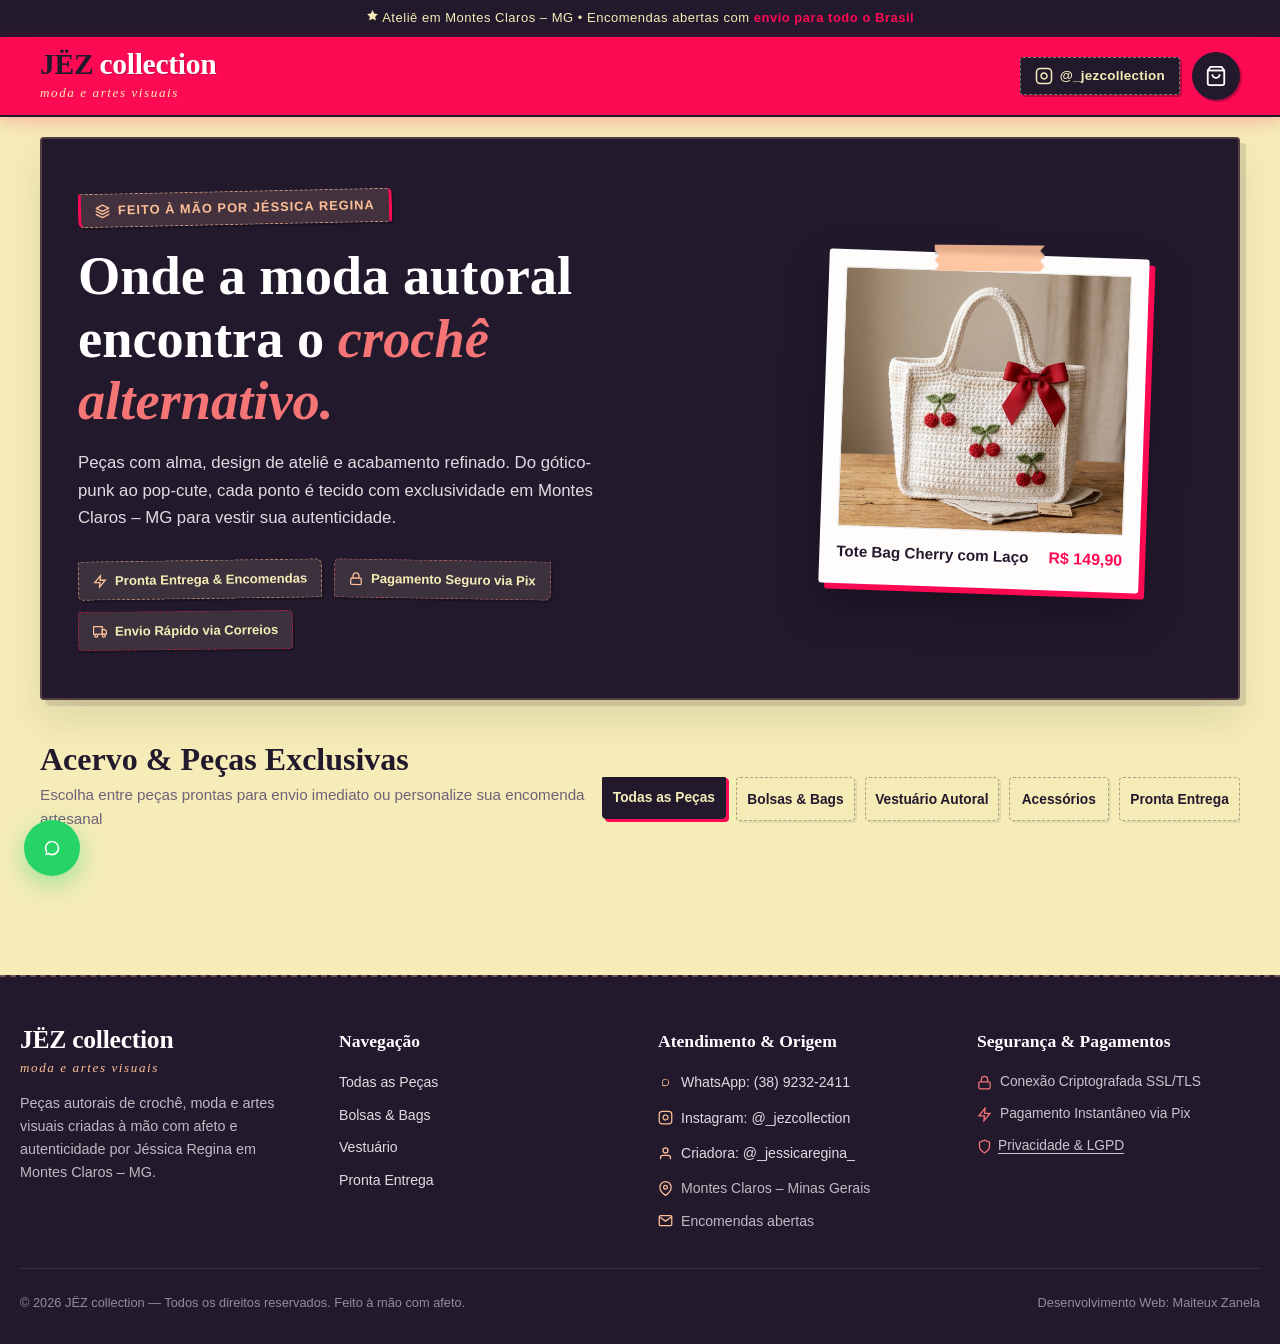
==== site/index.html @ c0376e81 "refactor(frontend): modulariza codigo JS em servicos/componentes e unifica tokens CSS (Ponto 4 da au" ====
<!DOCTYPE html>
<html lang="pt-BR">
<head>
  <meta charset="UTF-8">
  <meta name="viewport" content="width=device-width, initial-scale=1.0">
  <title>JËZ collection | Moda Autoral, Crochê & Artes Visuais</title>
  
  <!-- Metadados & SEO (Noa - Performance & SEO Specialist) -->
  <meta name="description" content="Peças exclusivas de crochê, moda alternativa, bolsas autorais e artes visuais feitas à mão por Jéssica Regina em Montes Claros – MG. Pronta entrega e sob encomenda com envio seguro.">
  <meta name="keywords" content="crochê autoral, moda alternativa, bolsa punk, tote bag cherry, blusa teia de aranha, artes visuais, Montes Claros, JEZ collection, upcycling">
  <meta name="author" content="Jéssica Regina — JËZ collection">
  
  <!-- Open Graph & Social Discovery (Noa - Performance & SEO Specialist) -->
  <meta property="og:type" content="website">
  <meta property="og:site_name" content="JËZ collection">
  <meta property="og:title" content="JËZ collection | Moda Autoral & Peças de Crochê">
  <meta property="og:description" content="Peças artesanais únicas de crochê e moda alternativa feitas com afeto em Montes Claros – MG. Bolsas exclusivas, vestuário e acessórios.">
  <meta property="og:image" content="https://jez-collection.web.app/assets/logo-share.png?v=2">
  <meta property="og:image:secure_url" content="https://jez-collection.web.app/assets/logo-share.png?v=2">
  <meta property="og:image:type" content="image/png">
  <meta property="og:image:width" content="1200">
  <meta property="og:image:height" content="630">
  <meta property="og:image:alt" content="JËZ collection - Moda Autoral & Peças de Crochê">
  <meta property="og:url" content="https://jez-collection.web.app/">
  <meta name="twitter:card" content="summary_large_image">
  <meta name="twitter:title" content="JËZ collection | Moda Autoral & Peças de Crochê">
  <meta name="twitter:description" content="Peças artesanais únicas de crochê e moda alternativa feitas com afeto em Montes Claros – MG.">
  <meta name="twitter:image" content="https://jez-collection.web.app/assets/logo-share.png?v=2">
  <meta name="theme-color" content="#23192d">

  <!-- Progressive Web App (PWA) & Ícones Oficiais (Alex & Noa) -->
  <link rel="manifest" href="manifest.json?v=2">
  <link rel="icon" type="image/svg+xml" href="favicon.svg?v=2">
  <link rel="icon" type="image/png" sizes="192x192" href="assets/icons/icon-192.png?v=2">
  <link rel="apple-touch-icon" href="assets/icons/apple-touch-icon.png?v=2">
  <meta name="apple-mobile-web-app-capable" content="yes">
  <meta name="apple-mobile-web-app-status-bar-style" content="black-translucent">
  <meta name="apple-mobile-web-app-title" content="JËZ collection">
  <meta name="application-name" content="JËZ collection">
  <meta name="mobile-web-app-capable" content="yes">

  <!-- Metadados de Segurança & Privacidade (Morgan - Cibersegurança & LGPD) -->
  <meta http-equiv="X-Content-Type-Options" content="nosniff">
  <meta name="referrer" content="strict-origin-when-cross-origin">
  <meta http-equiv="Content-Security-Policy" content="default-src 'self'; script-src 'self' 'unsafe-inline' https://www.gstatic.com; style-src 'self' 'unsafe-inline' https://fonts.googleapis.com; font-src 'self' https://fonts.gstatic.com; img-src 'self' data: https: blob:; connect-src 'self' https://viacep.com.br https://*.googleapis.com https://*.firebaseio.com wss://*.firebaseio.com https://*.firebasestorage.app;">

  <!-- Google Fonts: Bodoni Moda, Playfair Display & Plus Jakarta Sans -->
  <link rel="preconnect" href="https://fonts.googleapis.com">
  <link rel="preconnect" href="https://fonts.gstatic.com" crossorigin>
  <link href="https://fonts.googleapis.com/css2?family=Bodoni+Moda:ital,opsz,wght@0,6..96,700;0,6..96,900;1,6..96,700&family=Playfair+Display:ital,wght@0,600;0,700;0,800;1,600;1,700&family=Plus+Jakarta+Sans:wght@400;500;600;700;800&display=swap" rel="stylesheet">

  <!-- Estilos Oficiais do Design System (Lumi - UI/UX) -->
  <link rel="stylesheet" href="css/tokens.css">
  <link rel="stylesheet" href="styles.css">
</head>
<body>

  <!-- Barra de Notificação Superior -->
  <div class="announcement-bar" id="announcement-bar">
    <span><svg class="craft-icon-star" width="13" height="13" viewBox="0 0 24 24" fill="currentColor" aria-hidden="true"><polygon points="12 2 15.09 8.26 22 9.27 17 14.14 18.18 21.02 12 17.77 5.82 21.02 7 14.14 2 9.27 8.91 8.26 12 2"></polygon></svg> Ateliê em Montes Claros – MG • Encomendas abertas com <span class="highlight">envio para todo o Brasil</span></span>
  </div>

  <!-- Cabeçalho Fixo Boutique (Sticky Header) -->
  <header class="site-header" id="site-header">
    <div class="header-container">
      <!-- Logo Principal Oficial com Trema no Ë -->
      <a href="#" class="logo-container" id="logo-link" aria-label="JËZ collection - Página Inicial">
        <h1 class="brand-logo">JËZ <span class="brand-highlight">collection</span></h1>
        <span class="brand-subtitle">moda e artes visuais</span>
      </a>

      <!-- Ações do Cabeçalho -->
      <div class="header-actions">
        <!-- Botão Instalar Aplicativo (PWA) -->
        <button type="button" class="btn-pwa-install" id="btn-pwa-install" aria-label="Instalar aplicativo da JËZ collection" title="Instalar aplicativo no seu celular ou computador" style="display: none;">
          <svg width="16" height="16" viewBox="0 0 24 24" fill="none" stroke="currentColor" stroke-width="2.2" stroke-linecap="round" stroke-linejoin="round" aria-hidden="true"><path d="M21 15v4a2 2 0 0 1-2 2H5a2 2 0 0 1-2-2v-4"></path><polyline points="7 10 12 15 17 10"></polyline><line x1="12" y1="15" x2="12" y2="3"></line></svg>
          <span>Instalar App</span>
        </button>

        <!-- Link Oficial do Instagram -->
        <a href="https://www.instagram.com/_jezcollection/" target="_blank" rel="noopener noreferrer" class="btn-instagram" id="btn-header-instagram" title="Visite nosso Instagram" aria-label="Instagram @_jezcollection">
          <svg width="18" height="18" viewBox="0 0 24 24" fill="none" stroke="currentColor" stroke-width="2"><rect x="2" y="2" width="20" height="20" rx="5" ry="5"></rect><path d="M16 11.37A4 4 0 1 1 12.63 8 4 4 0 0 1 16 11.37z"></path><line x1="17.5" y1="6.5" x2="17.51" y2="6.5"></line></svg>
          <span>@_jezcollection</span>
        </a>

        <!-- Botão Sacola de Compras com Contador -->
        <button class="cart-button" id="cart-button" aria-label="Abrir sacola de compras">
          <svg width="22" height="22" viewBox="0 0 24 24" fill="none" stroke="currentColor" stroke-width="2"><path d="M6 2L3 6v14a2 2 0 0 0 2 2h14a2 2 0 0 0 2-2V6l-3-4z"></path><line x1="3" y1="6" x2="21" y2="6"></line><path d="M16 10a4 4 0 0 1-8 0"></path></svg>
          <span class="cart-badge" id="cart-badge" style="display: none;">0</span>
        </button>
      </div>
    </div>
  </header>

  <!-- Hero Section — Destaque Autoral da Marca & Estética Zine -->
  <section class="hero-section" id="hero-section">
    <div class="hero-banner">
      <div class="hero-content">
        <div class="hero-tag">
          <svg width="15" height="15" viewBox="0 0 24 24" fill="none" stroke="currentColor" stroke-width="2.2" stroke-linecap="round" stroke-linejoin="round" aria-hidden="true"><path d="M12 2L2 7l10 5 10-5-10-5z"></path><path d="M2 17l10 5 10-5"></path><path d="M2 12l10 5 10-5"></path></svg>
          <span>Feito à Mão por Jéssica Regina</span>
        </div>
        <h2 class="hero-title">Onde a moda autoral encontra o <span class="highlight-text">crochê alternativo.</span></h2>
        <p class="hero-description">
          Peças com alma, design de ateliê e acabamento refinado. Do gótico-punk ao pop-cute, cada ponto é tecido com exclusividade em Montes Claros – MG para vestir sua autenticidade.
        </p>
        <div class="hero-craft-tags">
          <div class="hero-craft-tag">
            <svg width="14" height="14" viewBox="0 0 24 24" fill="none" stroke="currentColor" stroke-width="2.2" aria-hidden="true"><path d="M13 2L3 14h9l-1 8 10-12h-9l1-8z"></path></svg>
            <span>Pronta Entrega & Encomendas</span>
          </div>
          <div class="hero-craft-tag">
            <svg width="14" height="14" viewBox="0 0 24 24" fill="none" stroke="currentColor" stroke-width="2.2" aria-hidden="true"><rect x="3" y="11" width="18" height="11" rx="2" ry="2"></rect><path d="M7 11V7a5 5 0 0 1 10 0v4"></path></svg>
            <span>Pagamento Seguro via Pix</span>
          </div>
          <div class="hero-craft-tag">
            <svg width="14" height="14" viewBox="0 0 24 24" fill="none" stroke="currentColor" stroke-width="2.2" aria-hidden="true"><rect x="1" y="3" width="15" height="13"></rect><polygon points="16 8 20 8 23 11 23 16 16 16 16 8"></polygon><circle cx="5.5" cy="18.5" r="2.5"></circle><circle cx="18.5" cy="18.5" r="2.5"></circle></svg>
            <span>Envio Rápido via Correios</span>
          </div>
        </div>
      </div>

      <!-- Card Destaque Hero no Estilo Scrapbook / Sticker Cut (JEZ-015 - Clicável) -->
      <div class="hero-image-preview">
        <div class="hero-card-featured" id="hero-featured-card" role="button" tabindex="0" aria-label="Ver detalhes da peça em destaque" title="Clique para ver detalhes desta peça">
          <div class="washi-tape" aria-hidden="true"></div>
          <picture>
            <source id="hero-featured-webp" srcset="assets/products/tote_cherry.webp" type="image/webp">
            <img id="hero-featured-img" src="assets/products/tote_cherry.jpg" alt="Destaque: Peça Artesanal" width="320" height="260">
          </picture>
          <div class="hero-card-caption">
            <span class="hero-card-name" id="hero-featured-name">Tote Bag Cherry com Laço</span>
            <span class="hero-card-price" id="hero-featured-price">R$ 149,90</span>
          </div>
          <script>
            (function() {
              try {
                var featId = localStorage.getItem('jez_featured_product_id') || 'tote-cherry';
                var quickLookup = {
                  'tote-cherry': { name: 'Tote Bag Cherry com Laço', price: 'R$ 149,90', image: 'assets/products/tote_cherry.jpg', webp: 'assets/products/tote_cherry.webp' },
                  'bolsa-punk': { name: 'Bolsa Punk Slouchy com Correntes', price: 'R$ 169,90', image: 'assets/products/bolsa_punk.jpg', webp: 'assets/products/bolsa_punk.webp' },
                  'chaveiro-baphomet': { name: 'Chaveiro Amigurumi Baphomet Cute', price: 'R$ 49,90', image: 'assets/products/chaveiro_baphomet.jpg', webp: 'assets/products/chaveiro_baphomet.webp' },
                  'shoulder-coracao': { name: 'Shoulder Bag Coração Granny Square', price: 'R$ 139,90', image: 'assets/products/shoulder_coracao.jpg', webp: 'assets/products/shoulder_coracao.webp' },
                  'bolsa-xadrez': { name: 'Bolsa Xadrez Checkerboard', price: 'R$ 159,90', image: 'assets/products/bolsa_xadrez.jpg', webp: 'assets/products/bolsa_xadrez.webp' },
                  'blusa-teia': { name: 'Blusa Teia de Aranha Cropped', price: 'R$ 189,90', image: 'assets/products/blusa_teia.jpg', webp: 'assets/products/blusa_teia.webp' },
                  'top-bandana': { name: 'Top Amarração Frontal + Bandana', price: 'R$ 145,00', image: 'assets/products/top_bandana.jpg', webp: 'assets/products/top_bandana.webp' },
                  'cardiga-manteiga': { name: 'Cardigã Cropped Manteiga (Shrug)', price: 'R$ 179,90', image: 'assets/products/cardiga_manteiga.jpg', webp: 'assets/products/cardiga_manteiga.webp' },
                  'porta-airpods': { name: 'Porta-AirPods / Fones em Crochê', price: 'R$ 39,90', image: 'assets/products/porta_airpods.jpg', webp: 'assets/products/porta_airpods.webp' }
                };
                var p = null;
                var cacheRaw = localStorage.getItem('jez_featured_product_cache');
                if (cacheRaw) {
                  try { p = JSON.parse(cacheRaw); } catch(e) {}
                }
                if ((!p || !p.name) && quickLookup[featId]) {
                  p = quickLookup[featId];
                }
                if (p && p.name) {
                  var card = document.getElementById('hero-featured-card');
                  var nameEl = document.getElementById('hero-featured-name');
                  var priceEl = document.getElementById('hero-featured-price');
                  var imgEl = document.getElementById('hero-featured-img');
                  var webpEl = document.getElementById('hero-featured-webp');
                  if (card) {
                    card.setAttribute('data-product-id', featId);
                    card.setAttribute('aria-label', 'Ver detalhes da peça em destaque: ' + p.name);
                  }
                  if (nameEl) nameEl.textContent = p.name;
                  if (priceEl) priceEl.textContent = p.formattedPrice || (typeof p.price === 'number' ? 'R$ ' + p.price.toFixed(2).replace('.', ',') : p.price);
                  if (imgEl && p.image) {
                    imgEl.src = p.image;
                    imgEl.alt = 'Destaque: ' + p.name;
                  }
                  if (webpEl) {
                    webpEl.srcset = p.webp || (p.image && p.image.startsWith('assets/') ? p.image.replace(/\.(jpg|jpeg|png)$/i, '.webp') : '');
                  }
                }
              } catch(e) {}
            })();
          </script>
        </div>
      </div>
    </div>
  </section>

  <!-- Seção de Catálogo & Filtros -->
  <main class="catalog-section" id="catalog-section">
    <div class="section-header">
      <div>
        <h2 class="section-title">Acervo & Peças Exclusivas</h2>
        <p class="section-subtitle">Escolha entre peças prontas para envio imediato ou personalize sua encomenda artesanal</p>
      </div>

      <!-- Filtros por Pílulas Táteis -->
      <div class="filter-pills" id="category-filters">
        <button class="filter-pill active" data-filter="todas" id="filter-all">Todas as Peças</button>
        <button class="filter-pill" data-filter="bolsas" id="filter-bolsas">Bolsas & Bags</button>
        <button class="filter-pill" data-filter="vestuario" id="filter-vestuario">Vestuário Autoral</button>
        <button class="filter-pill" data-filter="acessorios" id="filter-acessorios">Acessórios</button>
        <button class="filter-pill" data-filter="pronta-entrega" id="filter-pronta-entrega">Pronta Entrega</button>
      </div>
    </div>

    <!-- Grade Dinâmica de Produtos -->
    <div class="products-grid" id="products-grid">
      <!-- Injetado via app.js -->
    </div>
  </main>

  <!-- Mini-Carrinho Lateral (Cart Drawer) -->
  <div class="drawer-backdrop" id="cart-drawer-backdrop">
    <aside class="cart-drawer" id="cart-drawer" aria-label="Sacola de Compras">
      <div class="drawer-header">
        <div class="drawer-title">
          <svg width="22" height="22" viewBox="0 0 24 24" fill="none" stroke="currentColor" stroke-width="2"><path d="M6 2L3 6v14a2 2 0 0 0 2 2h14a2 2 0 0 0 2-2V6l-3-4z"></path><line x1="3" y1="6" x2="21" y2="6"></line><path d="M16 10a4 4 0 0 1-8 0"></path></svg>
          <span>Sua Sacola</span>
        </div>
        <button class="btn-close-drawer" id="btn-close-drawer" aria-label="Fechar sacola">
          <svg width="20" height="20" viewBox="0 0 24 24" fill="none" stroke="currentColor" stroke-width="2.5"><line x1="18" y1="6" x2="6" y2="18"></line><line x1="6" y1="6" x2="18" y2="18"></line></svg>
        </button>
      </div>

      <div class="drawer-body" id="drawer-body">
        <!-- Estado Vazio -->
        <div class="cart-empty-message" id="cart-empty-state">
          <svg width="48" height="48" viewBox="0 0 24 24" fill="none" stroke-width="1.5"><circle cx="9" cy="21" r="1"></circle><circle cx="20" cy="21" r="1"></circle><path d="M1 1h4l2.68 13.39a2 2 0 0 0 2 1.61h9.72a2 2 0 0 0 2-1.61L23 6H6"></path></svg>
          <p>Sua sacola está vazia no momento.</p>
          <span style="font-size: 0.82rem; color: var(--color-muted-text);">Explore nossas peças e adicione suas favoritas!</span>
        </div>

        <!-- Lista de Itens do Carrinho -->
        <div id="cart-items-container" style="display: none; flex-direction: column; gap: 12px;"></div>

        <!-- Simulador de Frete por CEP (Sam - E-commerce & Logística) -->
        <div class="shipping-box" id="shipping-box">
          <div class="shipping-box-title">
            <svg width="16" height="16" viewBox="0 0 24 24" fill="none" stroke="currentColor" stroke-width="2"><rect x="1" y="3" width="15" height="13"></rect><polygon points="16 8 20 8 23 11 23 16 16 16 16 8"></polygon><circle cx="5.5" cy="18.5" r="2.5"></circle><circle cx="18.5" cy="18.5" r="2.5"></circle></svg>
            <span>Calcular Frete (Origem: Montes Claros – MG)</span>
          </div>
          <div class="shipping-input-group">
            <input type="text" class="shipping-input" id="cep-input" placeholder="00000-000" maxlength="9" aria-label="CEP para entrega">
            <button class="btn-calc-shipping" id="btn-calc-shipping">Calcular</button>
          </div>
          <div class="shipping-result" id="shipping-result"></div>
        </div>

        <!-- Dados do Cliente & Endereço de Envio (Sam & Morgan) -->
        <div class="customer-info-box" id="customer-info-box" style="display: none;">
          <div class="customer-box-title">
            <svg width="16" height="16" viewBox="0 0 24 24" fill="none" stroke="currentColor" stroke-width="2"><path d="M20 21v-2a4 4 0 0 0-4-4H8a4 4 0 0 0-4 4v2"></path><circle cx="12" cy="7" r="4"></circle></svg>
            <span>Dados para Envio & Contato</span>
          </div>
          
          <div class="customer-inputs-grid">
            <div class="form-field-row">
              <input type="text" class="customer-input" id="customer-name" placeholder="Seu Nome e Sobrenome" maxlength="80" required aria-label="Nome e Sobrenome do Cliente">
            </div>

            <div class="form-field-row">
              <input type="text" class="customer-input" id="customer-contact" placeholder="WhatsApp (com DDD) ou E-mail" maxlength="80" required aria-label="WhatsApp ou E-mail para contato e avisos">
            </div>

            <div class="form-field-row">
              <input type="text" class="customer-input" id="customer-street" placeholder="Rua / Logradouro e Bairro" maxlength="120" required aria-label="Rua e Bairro">
            </div>

            <div class="form-field-grid-2">
              <input type="text" class="customer-input" id="customer-number" placeholder="Nº e Compl." maxlength="40" required aria-label="Número e Complemento">
              <input type="text" class="customer-input" id="customer-city" placeholder="Cidade / UF" maxlength="60" required aria-label="Cidade e UF">
            </div>
          </div>
          <div class="customer-data-hint" id="customer-data-hint">
            Preencha nome, contato e endereço para liberar o pedido via WhatsApp.
          </div>
        </div>
      </div>

      <!-- Resumo e Botão de Finalização -->
      <div class="drawer-footer" id="drawer-footer">
        <div class="cart-summary-row">
          <span>Subtotal:</span>
          <span id="cart-subtotal">R$ 0,00</span>
        </div>
        <div class="cart-summary-row">
          <span>Frete estimado:</span>
          <span id="cart-shipping">Calcule o frete</span>
        </div>
        <div class="cart-summary-total">
          <span>Total:</span>
          <span id="cart-total">R$ 0,00</span>
        </div>
        <button class="btn-checkout" id="btn-checkout" disabled>
          <span>Finalizar Pedido via WhatsApp / Pix</span>
          <svg width="18" height="18" viewBox="0 0 24 24" fill="none" stroke="currentColor" stroke-width="2.5"><polyline points="9 18 15 12 9 6"></polyline></svg>
        </button>
      </div>
    </aside>
  </div>

  <!-- Modal Rápido de Detalhes da Peça (Quick View) -->
  <div class="modal-backdrop" id="product-modal-backdrop">
    <div class="modal-card" id="product-modal-card">
      <button class="btn-close-modal" id="btn-close-modal" aria-label="Fechar detalhes da peça">
        <svg width="20" height="20" viewBox="0 0 24 24" fill="none" stroke="currentColor" stroke-width="2.5"><line x1="18" y1="6" x2="6" y2="18"></line><line x1="6" y1="6" x2="18" y2="18"></line></svg>
      </button>
      <div class="modal-img-wrap" id="modal-img-wrap">
        <img src="" alt="" id="modal-img-blur" class="modal-img-blur" aria-hidden="true">
        <div class="modal-img-overlay" aria-hidden="true"></div>
        <img src="" alt="" id="modal-img" width="400" height="400">

        <!-- Navegação e Contador de Galeria Multi-Fotos (JEZ-019) -->
        <span class="modal-photo-counter" id="modal-photo-counter" style="display: none;">1 / 1</span>
        <button type="button" class="modal-nav-btn modal-nav-prev" id="modal-btn-prev" aria-label="Foto anterior" style="display: none;">
          <svg width="20" height="20" viewBox="0 0 24 24" fill="none" stroke="currentColor" stroke-width="2.5"><polyline points="15 18 9 12 15 6"></polyline></svg>
        </button>
        <button type="button" class="modal-nav-btn modal-nav-next" id="modal-btn-next" aria-label="Próxima foto" style="display: none;">
          <svg width="20" height="20" viewBox="0 0 24 24" fill="none" stroke="currentColor" stroke-width="2.5"><polyline points="9 18 15 12 9 6"></polyline></svg>
        </button>

        <!-- Faixa de Miniaturas Flutuantes (JEZ-019) -->
        <div class="modal-gallery-thumbs" id="modal-gallery-thumbs" style="display: none;"></div>
      </div>
      <div class="modal-content">
        <div>
          <span class="modal-category" id="modal-category">Categoria</span>
          <h3 class="modal-title" id="modal-title">Título da Peça</h3>
          <div style="margin-top: 6px;">
            <span class="product-badge" id="modal-badge">Status</span>
          </div>
        </div>
        
        <div class="modal-price" id="modal-price">R$ 0,00</div>
        
        <p class="modal-desc" id="modal-desc">Descrição da peça...</p>
        
        <!-- Especificações de Medidas e Materiais -->
        <div class="modal-spec-list">
          <div class="modal-spec-item">
            <span class="modal-spec-label">Dimensões:</span>
            <span id="modal-dimensions">—</span>
          </div>
          <div class="modal-spec-item">
            <span class="modal-spec-label">Materiais:</span>
            <span id="modal-materials">—</span>
          </div>
        </div>

        <div class="modal-actions">
          <button class="btn-add-cart" id="modal-btn-add-cart" style="width: 100%; justify-content: center;">
            <svg width="18" height="18" viewBox="0 0 24 24" fill="none" stroke="currentColor" stroke-width="2"><path d="M6 2L3 6v14a2 2 0 0 0 2 2h14a2 2 0 0 0 2-2V6l-3-4z"></path><line x1="3" y1="6" x2="21" y2="6"></line><path d="M16 10a4 4 0 0 1-8 0"></path></svg>
            Adicionar à Sacola
          </button>
          
          <a href="#" target="_blank" rel="noopener noreferrer" class="btn-whatsapp-direct" id="modal-btn-whatsapp">
            <svg width="18" height="18" viewBox="0 0 24 24" fill="currentColor"><path d="M12.031 6.172c-3.181 0-5.767 2.586-5.768 5.766-.001 1.298.38 2.27 1.019 3.287l-.711 2.598 2.669-.699c.969.54 1.771.799 2.79.799 3.181 0 5.768-2.587 5.768-5.766.001-3.18-2.586-5.785-5.767-5.785zm0 10.355c-.88 0-1.631-.24-2.311-.699l-.165-.11-1.579.414.421-1.54-.12-.191c-.48-.761-.734-1.521-.734-2.463 0-2.529 2.059-4.588 4.488-4.588 2.43 0 4.488 2.059 4.488 4.588 0 2.53-2.058 4.589-4.487 4.589z"/></svg>
            Tirar Dúvida com a Jéssica no WhatsApp
          </a>
        </div>
      </div>
    </div>
  </div>

  <!-- Botão Flutuante de WhatsApp (Contato Humanizado) -->
  <a href="https://wa.me/553892322411?text=Ol%C3%A1%20J%C3%A9ssica!%20Vim%20pelo%20site%20da%20J%C3%8BZ%20collection%20e%20gostaria%20de%20conversar%20sobre%20uma%20pe%C3%A7a." target="_blank" rel="noopener noreferrer" class="floating-whatsapp" id="floating-whatsapp" aria-label="Conversar no WhatsApp com a Jéssica">
    <svg width="30" height="30" viewBox="0 0 24 24" fill="currentColor"><path d="M12.031 6.172c-3.181 0-5.767 2.586-5.768 5.766-.001 1.298.38 2.27 1.019 3.287l-.711 2.598 2.669-.699c.969.54 1.771.799 2.79.799 3.181 0 5.768-2.587 5.768-5.766.001-3.18-2.586-5.785-5.767-5.785zm0 10.355c-.88 0-1.631-.24-2.311-.699l-.165-.11-1.579.414.421-1.54-.12-.191c-.48-.761-.734-1.521-.734-2.463 0-2.529 2.059-4.588 4.488-4.588 2.43 0 4.488 2.059 4.488 4.588 0 2.53-2.058 4.589-4.487 4.589z"/></svg>
  </a>

  <!-- Container de Mensagens Toast -->
  <div class="toast-container" id="toast-container"></div>

  <!-- Rodapé Institucional da Loja com Estética Zine & Colagem -->
  <footer class="site-footer" id="site-footer">
    <div class="footer-container">
      <div class="footer-brand footer-col">
        <span class="brand-logo">JËZ <span class="brand-highlight">collection</span></span>
        <span class="brand-subtitle">moda e artes visuais</span>
        <p class="footer-text">
          Peças autorais de crochê, moda e artes visuais criadas à mão com afeto e autenticidade por Jéssica Regina em Montes Claros – MG.
        </p>
      </div>

      <div class="footer-col">
        <h4>Navegação</h4>
        <ul class="footer-links">
          <li><a href="#catalog-section">Todas as Peças</a></li>
          <li><a href="#catalog-section" onclick="document.getElementById('filter-bolsas').click()">Bolsas & Bags</a></li>
          <li><a href="#catalog-section" onclick="document.getElementById('filter-vestuario').click()">Vestuário</a></li>
          <li><a href="#catalog-section" onclick="document.getElementById('filter-pronta-entrega').click()">Pronta Entrega</a></li>
        </ul>
      </div>

      <div class="footer-col">
        <h4>Atendimento & Origem</h4>
        <ul class="footer-links">
          <li>
            <a href="https://wa.me/553892322411" target="_blank" rel="noopener">
              <svg width="15" height="15" viewBox="0 0 24 24" fill="currentColor" aria-hidden="true"><path d="M12.031 6.172c-3.181 0-5.767 2.586-5.768 5.766-.001 1.298.38 2.27 1.019 3.287l-.711 2.598 2.669-.699c.969.54 1.771.799 2.79.799 3.181 0 5.768-2.587 5.768-5.766.001-3.18-2.586-5.785-5.767-5.785zm0 10.355c-.88 0-1.631-.24-2.311-.699l-.165-.11-1.579.414.421-1.54-.12-.191c-.48-.761-.734-1.521-.734-2.463 0-2.529 2.059-4.588 4.488-4.588 2.43 0 4.488 2.059 4.488 4.588 0 2.53-2.058 4.589-4.487 4.589z"/></svg>
              <span>WhatsApp: (38) 9232-2411</span>
            </a>
          </li>
          <li>
            <a href="https://www.instagram.com/_jezcollection/" target="_blank" rel="noopener">
              <svg width="15" height="15" viewBox="0 0 24 24" fill="none" stroke="currentColor" stroke-width="2" aria-hidden="true"><rect x="2" y="2" width="20" height="20" rx="5" ry="5"></rect><path d="M16 11.37A4 4 0 1 1 12.63 8 4 4 0 0 1 16 11.37z"></path><line x1="17.5" y1="6.5" x2="17.51" y2="6.5"></line></svg>
              <span>Instagram: @_jezcollection</span>
            </a>
          </li>
          <li>
            <a href="https://www.instagram.com/_jessicaregina_/" target="_blank" rel="noopener">
              <svg width="15" height="15" viewBox="0 0 24 24" fill="none" stroke="currentColor" stroke-width="2" aria-hidden="true"><path d="M20 21v-2a4 4 0 0 0-4-4H8a4 4 0 0 0-4 4v2"></path><circle cx="12" cy="7" r="4"></circle></svg>
              <span>Criadora: @_jessicaregina_</span>
            </a>
          </li>
          <li class="footer-info-item">
            <svg width="15" height="15" viewBox="0 0 24 24" fill="none" stroke="currentColor" stroke-width="2" aria-hidden="true"><path d="M21 10c0 7-9 13-9 13s-9-6-9-13a9 9 0 0 1 18 0z"></path><circle cx="12" cy="10" r="3"></circle></svg>
            <span>Montes Claros – Minas Gerais</span>
          </li>
          <li class="footer-info-item">
            <svg width="15" height="15" viewBox="0 0 24 24" fill="none" stroke="currentColor" stroke-width="2" aria-hidden="true"><path d="M4 4h16c1.1 0 2 .9 2 2v12c0 1.1-.9 2-2 2H4c-1.1 0-2-.9-2-2V6c0-1.1.9-2 2-2z"></path><polyline points="22,6 12,13 2,6"></polyline></svg>
            <span>Encomendas abertas</span>
          </li>
        </ul>
      </div>

      <div class="footer-col">
        <h4>Segurança & Pagamentos</h4>
        <ul class="footer-security-list">
          <li>
            <svg width="15" height="15" viewBox="0 0 24 24" fill="none" stroke="currentColor" stroke-width="2" aria-hidden="true"><rect x="3" y="11" width="18" height="11" rx="2" ry="2"></rect><path d="M7 11V7a5 5 0 0 1 10 0v4"></path></svg>
            <span>Conexão Criptografada SSL/TLS</span>
          </li>
          <li>
            <svg width="15" height="15" viewBox="0 0 24 24" fill="none" stroke="currentColor" stroke-width="2" aria-hidden="true"><path d="M13 2L3 14h9l-1 8 10-12h-9l1-8z"></path></svg>
            <span>Pagamento Instantâneo via Pix</span>
          </li>
          <li>
            <button type="button" class="footer-privacy-btn" id="btn-open-privacy" aria-haspopup="dialog" aria-controls="privacy-modal-backdrop">
              <svg width="15" height="15" viewBox="0 0 24 24" fill="none" stroke="currentColor" stroke-width="2" aria-hidden="true"><path d="M12 22s8-4 8-10V5l-8-3-8 3v7c0 6 8 10 8 10z"></path></svg>
              <span>Privacidade & LGPD</span>
            </button>
          </li>
        </ul>
      </div>
    </div>

    <div class="footer-bottom">
      <span>© 2026 JËZ collection — Todos os direitos reservados. Feito à mão com afeto.</span>
      <span>Desenvolvimento Web: Maiteux Zanela</span>
    </div>
  </footer>

  <!-- ====================================================================
       MODAL DE PRIVACIDADE & CONFORMIDADE LGPD (Morgan - Cibersegurança)
       ==================================================================== -->
  <div class="privacy-modal-backdrop" id="privacy-modal-backdrop" style="display: none;" role="dialog" aria-modal="true" aria-labelledby="privacy-modal-title">
    <div class="privacy-modal-card">
      <div class="privacy-modal-header">
        <div class="privacy-header-title-wrap">
          <svg width="20" height="20" viewBox="0 0 24 24" fill="none" stroke="var(--color-primary)" stroke-width="2" aria-hidden="true"><path d="M12 22s8-4 8-10V5l-8-3-8 3v7c0 6 8 10 8 10z"></path></svg>
          <h3 id="privacy-modal-title" class="privacy-modal-title">Privacidade & Proteção de Dados (LGPD)</h3>
        </div>
        <button type="button" class="btn-close-privacy" id="btn-close-privacy" aria-label="Fechar modal de privacidade">x</button>
      </div>
      <div class="privacy-modal-body">
        <p class="privacy-intro">Na <strong>JËZ collection</strong>, o respeito à sua privacidade e a segurança dos seus dados são princípios tão fundamentais quanto o afeto e a dedicação artesanal com cada peça tecida pela Jéssica.</p>
        
        <div class="privacy-topic">
          <h4>1. Coleta Mínima Necessária</h4>
          <p>Coletamos estritamente os dados necessários para o cálculo do frete, postagem nos Correios e contato sobre a produção da sua encomenda (nome, telefone para WhatsApp, CEP e endereço de entrega).</p>
        </div>

        <div class="privacy-topic">
          <h4>2. Segurança Financeira & Pagamentos</h4>
          <p>A loja <strong>não armazena nem processa dados de cartão de crédito</strong>. As transações via Pix são instantâneas, ponto a ponto, intermediadas diretamente pelo aplicativo do seu banco com total criptografia e segurança.</p>
        </div>

        <div class="privacy-topic">
          <h4>3. Armazenamento Local (Zero Rastreadores Invasivos)</h4>
          <p>Utilizamos apenas o armazenamento local do seu navegador (<em>localStorage</em>) para salvar os itens da sua sacola de compras e suas preferências visuais. Não compartilhamos dados com terceiros nem operamos redes de rastreamento invasivo.</p>
        </div>

        <div class="privacy-topic">
          <h4>4. Seus Direitos como Titular</h4>
          <p>Conforme a Lei Geral de Proteção de Dados (Lei nº 13.709/2018), você pode solicitar a qualquer momento a confirmação, correção ou exclusão dos seus dados de contato através do nosso WhatsApp oficial ou Instagram @_jezcollection.</p>
        </div>
      </div>
      <div class="privacy-modal-footer">
        <button type="button" class="btn-privacy-confirm" id="btn-privacy-confirm">Entendido</button>
      </div>
    </div>
  </div>

  <!-- Scripts de Sincronização em Nuvem (Firebase) e Lógica da Loja -->
  <script type="module" src="firebase-service.js"></script>
  <script type="module" src="app.js"></script>
</body>
</html>
---- site/css/tokens.css ----
/**
 * ==========================================================================
 * JEZ Collection — Tokens Oficiais de Design System
 * Arquitetura: Alex (CTO) | Design Boutique: Lumi | Identidade: Ariel
 * ==========================================================================
 */

:root {
  /* Paleta Oficial JEZ Collection */
  --color-dark: #23192d;          /* Deep Aubergine / Berinjela Profundo */
  --color-primary: #FD0A54;       /* Vibrant Magenta / Rosa Choque Neon */
  --color-secondary: #F57576;     /* Warm Coral / Salmão Coral */
  --color-accent: #FEBF97;        /* Soft Peach / Pêssego Aconchegante */
  --color-bg-light: #F5ECB7;      /* Buttercream / Manteiga Suave */
  
  /* Superfícies e Tons Neutros Complementares */
  --color-white: #ffffff;
  --color-card-bg: #fffdfc;
  --color-surface-translucent: rgba(245, 236, 183, 0.88);
  --color-dark-glass: rgba(35, 25, 45, 0.75);
  --color-dark-subtle: #41334f;
  --color-muted-text: #6e617a;
  --color-border-light: rgba(35, 25, 45, 0.1);
  --color-border-accent: rgba(253, 10, 84, 0.2);

  /* Status Colors & Badges */
  --color-success: #28a745;
  --color-badge-ready: #1b8a5a;
  --color-badge-order: #d96528;
  --color-badge-sold-out: #475569;

  /* Tipografia Oficial */
  --font-logo: 'Bodoni Moda', 'Playfair Display', Georgia, serif;
  --font-display: 'Playfair Display', 'Bodoni Moda', Georgia, serif;
  --font-body: 'Plus Jakarta Sans', -apple-system, BlinkMacSystemFont, 'Segoe UI', Roboto, sans-serif;

  /* Sombras & Profundidade */
  --shadow-sm: 0 2px 8px rgba(35, 25, 45, 0.06);
  --shadow-md: 0 8px 24px rgba(35, 25, 45, 0.09);
  --shadow-lg: 0 16px 40px rgba(35, 25, 45, 0.14);
  --shadow-glow: 0 0 20px rgba(253, 10, 84, 0.35);

  /* Curvaturas / Border-Radius */
  --radius-xs: 6px;
  --radius-sm: 10px;
  --radius-md: 16px;
  --radius-lg: 24px;
  --radius-full: 9999px;

  /* Transições Suaves */
  --transition-fast: 0.18s ease;
  --transition-normal: 0.28s cubic-bezier(0.16, 1, 0.3, 1);
  --transition-smooth: 0.4s cubic-bezier(0.2, 0.8, 0.2, 1);

  /* Variáveis Dedicadas ao Painel do Ateliê */
  --admin-card-bg: #2d2038;
  --admin-card-border: 1.5px dashed rgba(254, 191, 151, 0.45);
  --admin-card-text: var(--color-bg-light);
  --admin-input-bg: #23192d;
}
---- site/styles.css ----
/* ==========================================================================
   JEZ Collection — Design System & Stylesheet
   Lead Designer: Lumi (UI/UX Boutique Specialist)
   CTO & Architecture: Alex
   ========================================================================== */

@import url('./css/tokens.css');

/* --------------------------------------------------------------------------
   1. Design Tokens & CSS Variables (Tokens Unificados em css/tokens.css)
   -------------------------------------------------------------------------- */
:root {
  /* Paleta Oficial JEZ Collection */
  --color-dark: #23192d;          /* Deep Aubergine / Berinjela Profundo */
  --color-primary: #FD0A54;       /* Vibrant Magenta / Rosa Choque Neon */
  --color-secondary: #F57576;     /* Warm Coral / Salmão Coral */
  --color-accent: #FEBF97;        /* Soft Peach / Pêssego Aconchegante */
  --color-bg-light: #F5ECB7;      /* Buttercream / Manteiga Suave */
  
  /* Superfícies e Tons Neutros Complementares */
  --color-white: #ffffff;
  --color-card-bg: #fffdfc;
  --color-surface-translucent: rgba(245, 236, 183, 0.88);
  --color-dark-glass: rgba(35, 25, 45, 0.75);
  --color-dark-subtle: #41334f;
  --color-muted-text: #6e617a;
  --color-border-light: rgba(35, 25, 45, 0.1);
  --color-border-accent: rgba(253, 10, 84, 0.2);

  /* Status Colors */
  --color-success: #28a745;
  --color-badge-ready: #1b8a5a;
  --color-badge-order: #d96528;

  /* Tipografia */
  --font-logo: 'Bodoni Moda', 'Playfair Display', Georgia, serif;
  --font-display: 'Playfair Display', 'Bodoni Moda', Georgia, serif;
  --font-body: 'Plus Jakarta Sans', -apple-system, BlinkMacSystemFont, 'Segoe UI', Roboto, sans-serif;

  /* Sombras & Profundidade */
  --shadow-sm: 0 2px 8px rgba(35, 25, 45, 0.06);
  --shadow-md: 0 8px 24px rgba(35, 25, 45, 0.09);
  --shadow-lg: 0 16px 40px rgba(35, 25, 45, 0.14);
  --shadow-glow: 0 0 20px rgba(253, 10, 84, 0.35);

  /* Curvaturas / Border-Radius */
  --radius-xs: 6px;
  --radius-sm: 10px;
  --radius-md: 16px;
  --radius-lg: 24px;
  --radius-full: 9999px;

  /* Transições Suaves */
  --transition-fast: 0.18s ease;
  --transition-normal: 0.28s cubic-bezier(0.16, 1, 0.3, 1);
  --transition-smooth: 0.4s cubic-bezier(0.2, 0.8, 0.2, 1);
}

/* --------------------------------------------------------------------------
   2. Reset & Padrões Globais
   -------------------------------------------------------------------------- */
*, *::before, *::after {
  box-sizing: border-box;
  margin: 0;
  padding: 0;
  -webkit-tap-highlight-color: transparent;
}

html {
  scroll-behavior: smooth;
  font-size: 16px;
  overflow-x: hidden;
  max-width: 100vw;
  width: 100%;
}

body {
  font-family: var(--font-body);
  background-color: var(--color-bg-light);
  color: var(--color-dark);
  line-height: 1.6;
  min-height: 100vh;
  display: flex;
  flex-direction: column;
  overflow-x: hidden;
  max-width: 100vw;
  width: 100%;
  position: relative;
}


img {
  max-width: 100%;
  height: auto;
  display: block;
}

button {
  font-family: inherit;
  cursor: pointer;
  border: none;
  background: none;
  transition: var(--transition-normal);
  min-height: 44px;
  min-width: 44px;
  display: inline-flex;
  align-items: center;
  justify-content: center;
}

a {
  color: inherit;
  text-decoration: none;
  transition: var(--transition-fast);
}

/* --------------------------------------------------------------------------
   3. Cabeçalho Boutique & Barra de Navegação (Sticky Header)
   -------------------------------------------------------------------------- */
.announcement-bar {
  background-color: var(--color-dark);
  color: var(--color-bg-light);
  font-size: 0.8125rem;
  font-weight: 500;
  padding: 8px 16px;
  text-align: center;
  letter-spacing: 0.04em;
  display: flex;
  justify-content: center;
  align-items: center;
  gap: 8px;
}

.announcement-bar span.highlight {
  color: var(--color-primary);
  font-weight: 700;
}

.site-header {
  position: sticky;
  top: 0;
  z-index: 100;
  background-color: var(--color-primary);
  border-bottom: 2px solid var(--color-dark);
  box-shadow: 0 4px 16px rgba(253, 10, 84, 0.25);
  transition: var(--transition-fast);
}

.site-header.scrolled {
  box-shadow: 0 6px 20px rgba(35, 25, 45, 0.25);
  background-color: var(--color-primary);
}

.header-container {
  max-width: 1240px;
  margin: 0 auto;
  padding: 12px 20px;
  display: flex;
  align-items: center;
  justify-content: space-between;
  gap: 16px;
}

/* Logo Oficial respeitando as cores da logo do Instagram (#FD0A54 fundo, #23192d texto JËZ) */
.logo-container {
  display: flex;
  flex-direction: column;
  align-items: flex-start;
  text-decoration: none;
}

.brand-logo {
  font-family: var(--font-logo);
  font-size: 1.85rem;
  font-weight: 900;
  letter-spacing: -0.01em;
  color: var(--color-dark);
  line-height: 1.05;
  display: flex;
  align-items: baseline;
  gap: 6px;
}

.brand-logo .brand-highlight {
  color: var(--color-white);
  font-weight: 700;
  text-shadow: 1px 1px 0px rgba(35, 25, 45, 0.25);
}

.brand-subtitle {
  font-family: var(--font-display);
  font-size: 0.82rem;
  letter-spacing: 0.12em;
  font-style: italic;
  color: var(--color-bg-light);
  margin-top: 2px;
}

.header-actions {
  display: flex;
  align-items: center;
  gap: 12px;
}

.btn-instagram {
  display: inline-flex;
  align-items: center;
  gap: 7px;
  padding: 7px 14px;
  background: var(--color-dark);
  color: var(--color-bg-light);
  border-radius: 3px;
  font-size: 0.84rem;
  font-weight: 700;
  letter-spacing: 0.02em;
  border: 1.5px dashed rgba(245, 236, 183, 0.45);
  box-shadow: 2px 2px 0px rgba(0, 0, 0, 0.25);
  transition: var(--transition-fast);
}

.btn-instagram:hover {
  background: var(--color-white);
  color: var(--color-dark);
  border-style: solid;
  border-color: var(--color-dark);
  box-shadow: 3px 3px 0px var(--color-dark);
  transform: translateY(-2px);
}

.btn-pwa-install {
  display: inline-flex;
  align-items: center;
  gap: 6px;
  padding: 7px 13px;
  background: var(--color-primary);
  color: var(--color-white);
  border-radius: 3px;
  font-size: 0.84rem;
  font-weight: 700;
  letter-spacing: 0.02em;
  border: 1.5px dashed rgba(245, 236, 183, 0.55);
  box-shadow: 2px 2px 0px rgba(0, 0, 0, 0.25);
  cursor: pointer;
  transition: var(--transition-fast);
}

.btn-pwa-install:hover {
  background: var(--color-white);
  color: var(--color-dark);
  border-style: solid;
  border-color: var(--color-primary);
  box-shadow: 3px 3px 0px var(--color-dark);
  transform: translateY(-2px);
}

.cart-button {
  position: relative;
  width: 48px;
  height: 48px;
  border-radius: var(--radius-full);
  background-color: var(--color-dark);
  color: var(--color-white);
  box-shadow: 2px 2px 0px rgba(0, 0, 0, 0.25);
  transition: var(--transition-normal);
}

.cart-button:hover {
  background-color: var(--color-white);
  color: var(--color-dark);
  transform: scale(1.05);
}

.cart-badge {
  position: absolute;
  top: -4px;
  right: -4px;
  background-color: var(--color-bg-light);
  color: var(--color-dark);
  font-size: 0.72rem;
  font-weight: 800;
  min-width: 22px;
  height: 22px;
  border-radius: var(--radius-full);
  display: flex;
  align-items: center;
  justify-content: center;
  border: 2px solid var(--color-dark);
  animation: badgePop 0.3s cubic-bezier(0.175, 0.885, 0.32, 1.275);
}

@keyframes badgePop {
  0% { transform: scale(0); }
  70% { transform: scale(1.2); }
  100% { transform: scale(1); }
}

/* --------------------------------------------------------------------------
   4. Hero Section — Storytelling Autoral, Estética Zine & Colagem
   -------------------------------------------------------------------------- */
.hero-section {
  max-width: 1240px;
  margin: 20px auto 40px;
  padding: 0 20px;
  position: relative;
}

.hero-banner {
  background-color: var(--color-dark);
  color: var(--color-white);
  border-radius: 4px;
  padding: 52px 36px 48px;
  display: grid;
  grid-template-columns: 1.2fr 0.8fr;
  gap: 32px;
  align-items: center;
  position: relative;
  overflow: hidden;
  box-shadow: 6px 6px 0px rgba(35, 25, 45, 0.12), 0 20px 40px rgba(35, 25, 45, 0.1);
  border: 2px solid rgba(254, 191, 151, 0.22);
}

/* Tag "Feito à Mão": fita têxtil artesanal - NÃO CLICÁVEL (cursor padrão, sem hover) */
.hero-tag {
  display: inline-flex;
  align-items: center;
  gap: 8px;
  background: rgba(254, 191, 151, 0.15);
  border-top: 1.5px dashed rgba(254, 191, 151, 0.75);
  border-bottom: 1.5px dashed rgba(254, 191, 151, 0.75);
  border-left: 3px solid var(--color-primary);
  border-right: 3px solid var(--color-primary);
  border-radius: 2px 5px 3px 6px;
  color: var(--color-accent);
  padding: 6px 14px;
  font-size: 0.8rem;
  font-weight: 700;
  text-transform: uppercase;
  letter-spacing: 0.08em;
  margin-bottom: 20px;
  transform: rotate(-1.2deg);
  box-shadow: 2px 2px 0px rgba(0, 0, 0, 0.25);
  cursor: default;
  user-select: none;
}

.hero-title {
  font-family: var(--font-display);
  font-size: clamp(2rem, 4.5vw, 3.4rem);
  font-weight: 800;
  line-height: 1.15;
  margin-bottom: 16px;
}

.hero-title .highlight-text {
  color: var(--color-secondary);
  font-style: italic;
}

.hero-description {
  font-size: 1.05rem;
  color: rgba(255, 255, 255, 0.85);
  max-width: 520px;
  margin-bottom: 28px;
  line-height: 1.65;
}

/* Tags de Destaque: retalhos têxteis - NÃO CLICÁVEIS (cursor padrão, sem hover) */
.hero-craft-tags {
  display: flex;
  flex-wrap: wrap;
  gap: 12px;
}

.hero-craft-tag {
  display: inline-flex;
  align-items: center;
  gap: 8px;
  background: rgba(245, 236, 183, 0.12);
  border: 1.5px dashed rgba(254, 191, 151, 0.45);
  padding: 8px 14px;
  font-size: 0.82rem;
  font-weight: 600;
  color: var(--color-bg-light);
  box-shadow: 2px 2px 0px rgba(0, 0, 0, 0.25);
  cursor: default;
  user-select: none;
}

.hero-craft-tag:nth-child(1) {
  transform: rotate(-0.8deg);
  border-radius: 3px 6px 2px 5px;
  border-color: rgba(254, 191, 151, 0.6);
}

.hero-craft-tag:nth-child(2) {
  transform: rotate(0.9deg);
  border-radius: 5px 2px 6px 3px;
  border-color: rgba(245, 117, 118, 0.6);
}

.hero-craft-tag:nth-child(3) {
  transform: rotate(-0.6deg);
  border-radius: 2px 5px 4px 5px;
  border-color: rgba(253, 10, 84, 0.55);
}

.hero-craft-tag svg {
  color: var(--color-accent);
  flex-shrink: 0;
}

.hero-image-preview {
  display: flex;
  justify-content: center;
  align-items: center;
  position: relative;
}

.hero-card-featured {
  background: var(--color-card-bg);
  color: var(--color-dark);
  border-radius: 3px;
  padding: 14px 14px 16px;
  box-shadow: 6px 6px 0px var(--color-primary), 0 20px 40px rgba(0, 0, 0, 0.35);
  border: 3px solid var(--color-white);
  width: 100%;
  max-width: 320px;
  transform: rotate(2deg);
  position: relative;
  cursor: pointer;
  transition: transform 0.25s cubic-bezier(0.25, 1, 0.5, 1), box-shadow 0.25s cubic-bezier(0.25, 1, 0.5, 1);
  outline: none;
  user-select: none;
}

.hero-card-featured:hover {
  transform: translateY(-6px) rotate(1deg) scale(1.02);
  box-shadow: 8px 10px 0px var(--color-primary), 0 24px 44px rgba(0, 0, 0, 0.4);
}

.hero-card-featured:focus-visible {
  outline: 3px solid var(--color-accent);
  outline-offset: 4px;
}

.hero-card-featured:active {
  transform: translateY(-2px) rotate(1.5deg) scale(1);
}

/* Fita Adesiva Washi-Tape com Borda Serrilhada de Corte */
.washi-tape {
  position: absolute;
  top: -12px;
  left: 50%;
  transform: translateX(-50%) rotate(-1.5deg);
  width: 110px;
  height: 26px;
  background: rgba(254, 191, 151, 0.88);
  backdrop-filter: blur(2px);
  -webkit-backdrop-filter: blur(2px);
  box-shadow: 0 2px 6px rgba(0, 0, 0, 0.15);
  clip-path: polygon(
    0% 0%, 100% 0%, 
    96% 20%, 100% 40%, 96% 60%, 100% 80%, 96% 100%, 
    0% 100%, 
    4% 80%, 0% 60%, 4% 40%, 0% 20%
  );
  z-index: 10;
}

.hero-card-featured img {
  border-radius: 2px;
  width: 100%;
  height: 260px;
  object-fit: cover;
  border: 1px solid rgba(35, 25, 45, 0.1);
}

.hero-card-caption {
  padding-top: 12px;
  display: flex;
  justify-content: space-between;
  align-items: baseline;
}

.hero-card-name {
  font-weight: 700;
  font-size: 0.95rem;
}

.hero-card-price {
  color: var(--color-primary);
  font-weight: 800;
  font-size: 1rem;
}

/* --------------------------------------------------------------------------
   5. Filtros por Categoria & Controles
   -------------------------------------------------------------------------- */
.catalog-section {
  max-width: 1240px;
  margin: 0 auto 60px;
  padding: 0 20px;
}

.section-header {
  margin-bottom: 24px;
  display: flex;
  flex-direction: column;
  gap: 16px;
}

@media (min-width: 768px) {
  .section-header {
    flex-direction: row;
    align-items: flex-end;
    justify-content: space-between;
  }
}

.section-title {
  font-family: var(--font-display);
  font-size: 2rem;
  font-weight: 800;
  color: var(--color-dark);
  line-height: 1.2;
}

.section-subtitle {
  color: var(--color-muted-text);
  font-size: 0.95rem;
  margin-top: 4px;
}

.filter-pills {
  display: flex;
  gap: 10px;
  overflow-x: auto;
  padding-bottom: 10px;
  scrollbar-width: none;
}

.filter-pills::-webkit-scrollbar {
  display: none;
}

.filter-pill {
  padding: 8px 18px;
  background: rgba(245, 236, 183, 0.7);
  border: 1.5px dashed rgba(35, 25, 45, 0.35);
  border-radius: 4px;
  font-size: 0.86rem;
  font-weight: 700;
  color: var(--color-dark);
  white-space: nowrap;
  transition: var(--transition-fast);
  box-shadow: 2px 2px 0px rgba(35, 25, 45, 0.08);
}

.filter-pill:hover {
  background: rgba(245, 236, 183, 1);
  border-color: var(--color-dark);
  transform: translateY(-1px);
}

.filter-pill.active {
  background: var(--color-dark);
  color: var(--color-bg-light);
  border: 1.5px solid var(--color-dark);
  box-shadow: 3px 3px 0px var(--color-primary);
  transform: translateY(-2px);
}

/* --------------------------------------------------------------------------
   6. Grade de Produtos (Product Grid & Scrapbook Cards)
   -------------------------------------------------------------------------- */
.products-grid {
  display: grid;
  grid-template-columns: repeat(auto-fill, minmax(260px, 1fr));
  gap: 28px;
}

.product-card {
  background: var(--color-dark);
  border-radius: 4px;
  border: 2px solid var(--color-dark);
  overflow: hidden;
  box-shadow: 4px 4px 0px var(--color-primary);
  display: flex;
  flex-direction: column;
  transition: transform 0.28s cubic-bezier(0.16, 1, 0.3, 1), box-shadow 0.28s ease, border-color 0.28s ease;
  position: relative;
}

/* Micro-rotações orgânicas de colagem/scrapbook */
.product-card:nth-child(4n+1) {
  transform: rotate(-0.6deg);
}

.product-card:nth-child(4n+2) {
  transform: rotate(0.6deg);
}

.product-card:nth-child(4n+3) {
  transform: rotate(-0.4deg);
}

.product-card:nth-child(4n+4) {
  transform: rotate(0.5deg);
}

.product-card:hover {
  transform: translateY(-8px) rotate(0deg) scale(1.01);
  box-shadow: 8px 8px 0px var(--color-primary);
  border-color: var(--color-dark);
  z-index: 10;
}

.product-image-wrap {
  position: relative;
  width: 100%;
  aspect-ratio: 1 / 1;
  background-color: #1a1322;
  overflow: hidden;
  cursor: pointer;
  border-bottom: 2px solid rgba(254, 191, 151, 0.22);
}

.product-image-wrap img {
  width: 100%;
  height: 100%;
  object-fit: cover;
  transition: transform 0.5s ease, opacity 0.4s ease;
}

.product-image-wrap picture {
  display: contents;
}

.product-img-secondary {
  position: absolute;
  inset: 0;
  width: 100%;
  height: 100%;
  object-fit: cover;
  opacity: 0;
  pointer-events: none;
  background-color: var(--color-surface);
  transition: transform 0.5s ease, opacity 0.35s ease;
  z-index: 2;
}

.product-card:hover .product-image-wrap img {
  transform: scale(1.06);
}

.product-card:hover .product-img-secondary {
  opacity: 1;
  transform: scale(1.06);
}

.product-card:hover .has-secondary-image .product-img-primary,
.product-card:hover .has-secondary-image picture img {
  opacity: 0;
  pointer-events: none;
}

/* Etiquetas Têxteis Costuradas (Woven Fabric Labels com Pesponto) - NÃO CLICÁVEIS */
.product-badge {
  position: absolute;
  top: 10px;
  left: 10px;
  padding: 4px 10px;
  border-radius: 2px;
  font-size: 0.68rem;
  font-weight: 800;
  letter-spacing: 0.08em;
  text-transform: uppercase;
  box-shadow: 2px 2px 0px rgba(0, 0, 0, 0.35);
  border: 1.5px dashed rgba(255, 255, 255, 0.85);
  z-index: 2;
  cursor: default;
  user-select: none;
  pointer-events: none;
}

.badge-ready {
  background: #177245; /* Verde Floresta Artesanal */
  color: var(--color-white);
}

.badge-order {
  background: #b84a14; /* Terracota Ateliê */
  color: var(--color-white);
}

.badge-sold-out {
  background: #334155; /* Cinza Ardósia Esgotada */
  color: #f8fafc;
  border-color: rgba(245, 236, 183, 0.65);
}

/* Peça Esgotada: Permanece na vitrine com elegância, em tons de cinza e com compra desabilitada */
.product-card.is-sold-out {
  opacity: 0.88;
}

/* Aplica escala de cinza em todas as fotos do card esgotado */
.product-card.is-sold-out .product-image-wrap img,
.product-card.is-sold-out .product-image-wrap picture img {
  filter: grayscale(100%);
}

/* Foto principal esgotada visível com opacidade suave */
.product-card.is-sold-out .product-img-primary,
.product-card.is-sold-out .product-image-wrap picture img {
  opacity: 0.82;
}

/* Foto secundária esgotada oculta por padrão (evita sobreposição indesejada no card) */
.product-card.is-sold-out .product-img-secondary {
  opacity: 0;
  pointer-events: none;
}

/* Ao passar o mouse, a foto secundária da peça esgotada surge suavemente exatamente como nas outras peças */
.product-card.is-sold-out:hover .product-img-secondary {
  opacity: 0.85;
  transform: scale(1.06);
}

.product-card.is-sold-out:hover .has-secondary-image .product-img-primary,
.product-card.is-sold-out:hover .has-secondary-image picture img {
  opacity: 0;
  pointer-events: none;
}

.product-card.is-sold-out .product-name {
  color: rgba(245, 236, 183, 0.8);
}

.btn-add-cart.is-disabled,
.btn-add-cart:disabled {
  background-color: #475569 !important;
  border-color: #475569 !important;
  color: #cbd5e1 !important;
  cursor: not-allowed !important;
  pointer-events: none !important;
  box-shadow: none !important;
  transform: none !important;
  opacity: 0.75;
}

/* Modal Quick View da peça esgotada: foto em destaque com grayscale e drop-shadow */
.modal-img-wrap.is-sold-out img#modal-img {
  filter: grayscale(100%) drop-shadow(0 12px 26px rgba(0, 0, 0, 0.4));
  opacity: 0.90;
}

/* Fundo desfocado do modal (modal-img-blur): preserva o blur artístico de 24px com tons de cinza */
.modal-img-wrap.is-sold-out .modal-img-blur {
  filter: blur(24px) grayscale(100%) brightness(0.75);
  opacity: 0.85;
}

/* Miniaturas do modal da peça esgotada */
.modal-img-wrap.is-sold-out .modal-thumb img {
  filter: grayscale(100%);
  opacity: 0.75;
}

.modal-img-wrap.is-sold-out .modal-thumb.active img {
  opacity: 1;
}

.quick-view-overlay-btn {
  position: absolute;
  bottom: 12px;
  right: 12px;
  background: rgba(255, 255, 255, 0.95);
  color: var(--color-dark);
  width: 40px;
  height: 40px;
  border-radius: 4px;
  box-shadow: 2px 2px 0px rgba(0, 0, 0, 0.3);
  opacity: 0;
  transform: translateY(10px);
  transition: var(--transition-normal);
}

.product-card:hover .quick-view-overlay-btn {
  opacity: 1;
  transform: translateY(0);
}

.quick-view-overlay-btn:hover {
  background: var(--color-primary);
  color: var(--color-white);
}

.product-info {
  padding: 18px;
  display: flex;
  flex-direction: column;
  flex-grow: 1;
}

.product-category {
  font-size: 0.75rem;
  font-weight: 700;
  text-transform: uppercase;
  letter-spacing: 0.08em;
  color: var(--color-secondary);
  margin-bottom: 4px;
}

.product-name {
  font-family: var(--font-display);
  font-size: 1.18rem;
  font-weight: 700;
  color: var(--color-white);
  line-height: 1.25;
  margin-bottom: 6px;
  cursor: pointer;
  transition: color var(--transition-fast);
}

.product-name:hover {
  color: var(--color-accent);
}

.product-meta {
  font-size: 0.82rem;
  color: rgba(245, 236, 183, 0.85);
  margin-bottom: 14px;
  line-height: 1.45;
}

.product-footer {
  margin-top: auto;
  display: flex;
  align-items: center;
  justify-content: space-between;
  gap: 12px;
  padding-top: 12px;
  border-top: 1px dashed rgba(254, 191, 151, 0.25);
}

.product-price {
  font-size: 1.25rem;
  font-weight: 800;
  color: var(--color-bg-light);
  letter-spacing: -0.01em;
}

.product-price span.currency {
  font-size: 0.85rem;
  font-weight: 600;
  color: var(--color-accent);
}

.btn-add-cart {
  background-color: var(--color-primary);
  color: var(--color-white);
  padding: 10px 18px;
  border-radius: 4px;
  font-weight: 700;
  font-size: 0.875rem;
  display: inline-flex;
  align-items: center;
  gap: 6px;
  box-shadow: 2px 2px 0px rgba(0, 0, 0, 0.3);
  border: 1.5px solid var(--color-primary);
  transition: var(--transition-fast);
}

.btn-add-cart:hover {
  background-color: var(--color-white);
  color: var(--color-dark);
  border-color: var(--color-white);
  transform: translateY(-2px);
  box-shadow: 3px 3px 0px var(--color-primary);
}

.btn-add-cart:active {
  transform: translateY(0);
}

/* --------------------------------------------------------------------------
   7. Mini-Carrinho Lateral (Cart Drawer)
   -------------------------------------------------------------------------- */
.drawer-backdrop {
  position: fixed;
  inset: 0;
  background: rgba(35, 25, 45, 0.6);
  backdrop-filter: blur(4px);
  -webkit-backdrop-filter: blur(4px);
  z-index: 1000;
  opacity: 0;
  pointer-events: none;
  transition: opacity 0.3s ease;
}

.drawer-backdrop.active {
  opacity: 1;
  pointer-events: auto;
}

.cart-drawer {
  position: fixed;
  top: 0;
  right: 0;
  bottom: 0;
  width: 100%;
  max-width: 440px;
  background-color: var(--color-card-bg);
  box-shadow: -10px 0 30px rgba(0, 0, 0, 0.2);
  z-index: 1001;
  display: flex;
  flex-direction: column;
  transform: translateX(100%);
  transition: transform 0.35s cubic-bezier(0.16, 1, 0.3, 1);
}

.drawer-backdrop.active .cart-drawer {
  transform: translateX(0);
}

.drawer-header {
  padding: 18px 22px;
  background: var(--color-dark);
  color: var(--color-white);
  display: flex;
  align-items: center;
  justify-content: space-between;
}

.drawer-title {
  font-family: var(--font-display);
  font-size: 1.25rem;
  font-weight: 700;
  display: flex;
  align-items: center;
  gap: 8px;
}

.btn-close-drawer {
  color: var(--color-white);
  font-size: 1.3rem;
  border-radius: var(--radius-full);
  width: 36px;
  height: 36px;
}

.btn-close-drawer:hover {
  background: rgba(255, 255, 255, 0.15);
}

.drawer-body {
  flex: 1;
  overflow-y: auto;
  padding: 20px;
  display: flex;
  flex-direction: column;
  gap: 16px;
}

.cart-empty-message {
  text-align: center;
  padding: 60px 20px;
  color: var(--color-muted-text);
}

.cart-empty-message svg {
  margin: 0 auto 16px;
  stroke: var(--color-secondary);
}

.cart-item {
  display: grid;
  grid-template-columns: 74px 1fr auto;
  gap: 14px;
  align-items: center;
  padding: 12px;
  background: #fdfbf7;
  border: 1px solid var(--color-border-light);
  border-radius: var(--radius-sm);
}

.cart-item-img {
  width: 74px;
  height: 74px;
  border-radius: var(--radius-xs);
  object-fit: cover;
}

.cart-item-details {
  display: flex;
  flex-direction: column;
  gap: 4px;
}

.cart-item-title {
  font-weight: 700;
  font-size: 0.95rem;
  color: var(--color-dark);
  line-height: 1.2;
}

.cart-item-badge {
  font-size: 0.7rem;
  color: var(--color-badge-order);
  font-weight: 600;
}

.cart-item-price {
  font-weight: 800;
  color: var(--color-primary);
  font-size: 0.95rem;
}

.cart-item-controls {
  display: flex;
  flex-direction: column;
  align-items: flex-end;
  gap: 8px;
}

.btn-remove-item {
  color: #998c9f;
  min-height: 32px;
  min-width: 32px;
  font-size: 0.9rem;
}

.btn-remove-item:hover {
  color: var(--color-primary);
}

.qty-stepper {
  display: flex;
  align-items: center;
  border: 1px solid rgba(35, 25, 45, 0.15);
  border-radius: var(--radius-full);
  background: var(--color-white);
}

.qty-btn {
  width: 28px;
  height: 28px;
  min-height: 28px;
  min-width: 28px;
  font-size: 0.9rem;
  font-weight: 700;
  color: var(--color-dark);
}

.qty-btn:hover {
  background: rgba(35, 25, 45, 0.06);
}

.qty-display {
  font-size: 0.85rem;
  font-weight: 700;
  padding: 0 6px;
  min-width: 20px;
  text-align: center;
}

/* Simulador de Frete no Drawer */
.shipping-box {
  background: rgba(245, 236, 183, 0.45);
  border: 1px dashed rgba(35, 25, 45, 0.2);
  border-radius: var(--radius-sm);
  padding: 14px;
  margin-top: 6px;
}

.shipping-box-title {
  font-size: 0.82rem;
  font-weight: 700;
  color: var(--color-dark);
  margin-bottom: 8px;
  display: flex;
  align-items: center;
  gap: 6px;
}

.shipping-input-group {
  display: flex;
  gap: 8px;
}

.shipping-input {
  flex: 1;
  padding: 8px 12px;
  border: 1px solid rgba(35, 25, 45, 0.15);
  border-radius: var(--radius-sm);
  font-size: 0.88rem;
  background: var(--color-white);
  font-family: inherit;
}

.shipping-input:focus {
  outline: none;
  border-color: var(--color-primary);
}

.btn-calc-shipping {
  background: var(--color-dark);
  color: var(--color-white);
  padding: 8px 14px;
  border-radius: var(--radius-sm);
  font-size: 0.82rem;
  font-weight: 700;
  min-height: 38px;
}

.btn-calc-shipping:hover {
  background: var(--color-primary);
}

.shipping-result {
  font-size: 0.82rem;
  margin-top: 8px;
  color: var(--color-badge-ready);
  font-weight: 600;
  display: none;
}

/* Bloco de Dados do Cliente & Entrega no Drawer (Sam & Morgan) */
.customer-info-box {
  background: rgba(254, 191, 151, 0.22);
  border: 1.5px dashed rgba(35, 25, 45, 0.25);
  border-radius: var(--radius-sm);
  padding: 12px;
  margin-top: 10px;
  display: flex;
  flex-direction: column;
  gap: 8px;
}

.customer-box-title {
  font-size: 0.82rem;
  font-weight: 700;
  color: var(--color-dark);
  display: flex;
  align-items: center;
  gap: 6px;
}

.customer-inputs-grid {
  display: flex;
  flex-direction: column;
  gap: 8px;
}

.customer-input {
  width: 100%;
  padding: 8px 12px;
  border: 1px solid rgba(35, 25, 45, 0.2);
  border-radius: var(--radius-sm);
  font-size: 0.86rem;
  background: var(--color-white);
  font-family: inherit;
  color: var(--color-dark);
  transition: border-color 0.2s, box-shadow 0.2s;
}

.customer-input:focus {
  outline: none;
  border-color: var(--color-primary);
  box-shadow: 0 0 0 2px rgba(253, 10, 84, 0.15);
}

.form-field-grid-2 {
  display: grid;
  grid-template-columns: 1fr 1.3fr;
  gap: 8px;
}

.customer-data-hint {
  font-size: 0.76rem;
  color: var(--color-secondary);
  font-style: italic;
  line-height: 1.35;
  transition: color 0.2s ease;
}

.customer-data-hint.valid {
  color: #177245;
  font-style: normal;
  font-weight: 600;
}

.drawer-footer {
  padding: 20px;
  background: var(--color-card-bg);
  border-top: 1px solid var(--color-border-light);
  display: flex;
  flex-direction: column;
  gap: 12px;
}

.cart-summary-row {
  display: flex;
  justify-content: space-between;
  align-items: center;
  font-size: 0.9rem;
  color: var(--color-muted-text);
}

.cart-summary-total {
  display: flex;
  justify-content: space-between;
  align-items: center;
  font-size: 1.25rem;
  font-weight: 800;
  color: var(--color-dark);
  padding-top: 6px;
  border-top: 1px dashed rgba(35, 25, 45, 0.12);
}

.btn-checkout {
  background: var(--color-primary);
  color: var(--color-white);
  padding: 14px 20px;
  border-radius: var(--radius-full);
  font-size: 1rem;
  font-weight: 800;
  letter-spacing: 0.02em;
  display: flex;
  align-items: center;
  justify-content: center;
  gap: 8px;
  box-shadow: 0 6px 18px rgba(253, 10, 84, 0.35);
  margin-top: 6px;
}

.btn-checkout:hover:not(:disabled) {
  background: #d80645;
  box-shadow: var(--shadow-glow);
  transform: translateY(-2px);
}

.btn-checkout:disabled {
  background: rgba(35, 25, 45, 0.25);
  color: rgba(255, 255, 255, 0.7);
  box-shadow: none;
  cursor: not-allowed;
  transform: none;
  opacity: 0.65;
}

/* --------------------------------------------------------------------------
   8. Modal Rápido de Detalhes da Peça (Quick View)
   -------------------------------------------------------------------------- */
.modal-backdrop {
  position: fixed;
  inset: 0;
  background: rgba(35, 25, 45, 0.65);
  backdrop-filter: blur(6px);
  -webkit-backdrop-filter: blur(6px);
  z-index: 1100;
  display: flex;
  align-items: center;
  justify-content: center;
  padding: 20px;
  opacity: 0;
  pointer-events: none;
  transition: opacity 0.3s ease;
}

.modal-backdrop.active {
  opacity: 1;
  pointer-events: auto;
}

.modal-card {
  background: var(--color-card-bg);
  border-radius: var(--radius-lg);
  max-width: 880px;
  width: 100%;
  max-height: 94vh;
  overflow-y: auto;
  box-shadow: var(--shadow-lg);
  display: grid;
  grid-template-columns: 1fr;
  position: relative;
  transform: scale(0.95);
  transition: transform 0.3s cubic-bezier(0.175, 0.885, 0.32, 1.275);
}

@media (min-width: 640px) {
  .modal-card {
    grid-template-columns: 1.15fr 1fr;
    max-width: 900px;
  }
}

.modal-backdrop.active .modal-card {
  transform: scale(1);
}

.btn-close-modal {
  position: absolute;
  top: 14px;
  right: 14px;
  background: rgba(255, 255, 255, 0.9);
  color: var(--color-dark);
  width: 38px;
  height: 38px;
  border-radius: var(--radius-full);
  font-size: 1.2rem;
  z-index: 30;
  box-shadow: var(--shadow-sm);
}

.btn-close-modal:hover {
  background: var(--color-dark);
  color: var(--color-white);
}

.modal-img-wrap {
  background: #1a1222;
  height: 100%;
  min-height: 480px;
  display: flex;
  align-items: center;
  justify-content: center;
  overflow: hidden;
  position: relative;
  padding: 18px;
}

.modal-img-blur {
  position: absolute;
  top: -20px;
  left: -20px;
  width: calc(100% + 40px);
  height: calc(100% + 40px);
  object-fit: cover;
  object-position: center;
  filter: blur(24px) saturate(1.25) brightness(0.88);
  transform: scale(1.18);
  opacity: 0.92;
  pointer-events: none;
  user-select: none;
  z-index: 1;
}

.modal-img-overlay {
  position: absolute;
  inset: 0;
  background: rgba(35, 25, 45, 0.18);
  pointer-events: none;
  z-index: 2;
}

.modal-img-wrap img#modal-img {
  position: relative;
  z-index: 3;
  width: 100%;
  height: 100%;
  max-width: 100%;
  max-height: 100%;
  object-fit: contain;
  object-position: center;
  display: block;
  filter: drop-shadow(0 12px 26px rgba(0, 0, 0, 0.4));
  transition: max-height 0.2s ease, margin-bottom 0.2s ease;
}

.modal-img-wrap.has-gallery img#modal-img {
  max-height: calc(100% - 56px);
  margin-bottom: 24px;
}

/* --------------------------------------------------------------------------
   Galeria Multi-Fotos no Modal Quick View (JEZ-019)
   -------------------------------------------------------------------------- */
.modal-nav-btn {
  position: absolute;
  top: 50%;
  transform: translateY(-50%);
  width: 44px;
  height: 44px;
  border-radius: 50%;
  background: rgba(35, 25, 45, 0.85);
  color: var(--color-bg-light);
  border: 1.5px dashed rgba(254, 191, 151, 0.5);
  display: flex;
  align-items: center;
  justify-content: center;
  cursor: pointer;
  z-index: 15;
  transition: all 0.2s cubic-bezier(0.175, 0.885, 0.32, 1.275);
  box-shadow: 0 4px 14px rgba(0, 0, 0, 0.4);
  padding: 0;
}

.modal-nav-btn:hover {
  background: var(--color-primary);
  color: #ffffff;
  border-color: var(--color-primary);
  transform: translateY(-50%) scale(1.1);
  box-shadow: 0 6px 18px rgba(253, 10, 84, 0.45);
}

.modal-nav-prev {
  left: 12px;
}

.modal-nav-next {
  right: 12px;
}

.modal-photo-counter {
  position: absolute;
  top: 14px;
  left: 14px;
  background: rgba(35, 25, 45, 0.88);
  color: var(--color-accent);
  font-size: 0.72rem;
  font-weight: 800;
  padding: 3px 9px;
  border-radius: 12px;
  border: 1px dashed rgba(254, 191, 151, 0.45);
  z-index: 15;
  letter-spacing: 0.06em;
  user-select: none;
  box-shadow: 0 2px 8px rgba(0, 0, 0, 0.3);
}

.modal-gallery-thumbs {
  position: absolute;
  bottom: 12px;
  left: 50%;
  transform: translateX(-50%);
  display: flex;
  align-items: center;
  gap: 8px;
  z-index: 15;
  max-width: 90%;
  overflow-x: auto;
  padding: 6px 10px;
  background: rgba(35, 25, 45, 0.82);
  backdrop-filter: blur(8px);
  -webkit-backdrop-filter: blur(8px);
  border-radius: 24px;
  border: 1px dashed rgba(254, 191, 151, 0.4);
  box-shadow: 0 4px 16px rgba(0, 0, 0, 0.35);
}

.modal-thumb {
  width: 42px;
  height: 42px;
  border-radius: 4px;
  overflow: hidden;
  border: 2px solid transparent;
  cursor: pointer;
  opacity: 0.65;
  transition: all 0.2s ease;
  flex-shrink: 0;
  padding: 0;
  background: #1a1222;
  box-sizing: border-box;
}

.modal-thumb img {
  width: 100%;
  height: 100%;
  object-fit: cover;
  display: block;
}

.modal-thumb:hover {
  opacity: 0.95;
  transform: scale(1.05);
}

.modal-thumb.active {
  opacity: 1;
  border-color: var(--color-accent);
  box-shadow: 0 0 10px rgba(254, 191, 151, 0.6);
  transform: scale(1.08);
}

.modal-content {
  padding: 28px 24px;
  display: flex;
  flex-direction: column;
  gap: 14px;
}

.modal-category {
  font-size: 0.8rem;
  font-weight: 700;
  color: var(--color-secondary);
  text-transform: uppercase;
  letter-spacing: 0.05em;
}

.modal-title {
  font-family: var(--font-display);
  font-size: 1.65rem;
  font-weight: 800;
  line-height: 1.2;
}

#modal-badge,
.modal-content .product-badge {
  position: static !important;
  display: inline-block !important;
  margin-top: 6px !important;
  width: fit-content;
}

.modal-price {
  font-size: 1.5rem;
  font-weight: 800;
  color: var(--color-primary);
}

.modal-desc {
  font-size: 0.95rem;
  color: var(--color-muted-text);
  line-height: 1.6;
}

.modal-spec-list {
  background: rgba(245, 236, 183, 0.35);
  border-radius: var(--radius-sm);
  padding: 12px 16px;
  font-size: 0.85rem;
  display: flex;
  flex-direction: column;
  gap: 6px;
}

.modal-spec-item {
  display: flex;
  justify-content: space-between;
}

.modal-spec-label {
  font-weight: 700;
  color: var(--color-dark);
}

.modal-actions {
  display: flex;
  flex-direction: column;
  gap: 10px;
  margin-top: 8px;
}

.btn-whatsapp-direct {
  background: #25d366;
  color: var(--color-white);
  padding: 12px 18px;
  border-radius: var(--radius-full);
  font-weight: 700;
  font-size: 0.9rem;
  display: flex;
  align-items: center;
  justify-content: center;
  gap: 8px;
  box-shadow: 0 4px 12px rgba(37, 211, 102, 0.3);
}

.btn-whatsapp-direct:hover {
  background: #1ebc59;
  transform: translateY(-2px);
}

/* --------------------------------------------------------------------------
   9. Botão Flutuante de WhatsApp
   -------------------------------------------------------------------------- */
.floating-whatsapp {
  position: fixed;
  bottom: 24px;
  left: 24px;
  z-index: 99;
  background: #25d366;
  color: var(--color-white);
  width: 56px;
  height: 56px;
  border-radius: var(--radius-full);
  display: flex;
  align-items: center;
  justify-content: center;
  box-shadow: 0 8px 24px rgba(37, 211, 102, 0.4);
  transition: var(--transition-normal);
  animation: pulseWhatsapp 2.5s infinite;
}

.floating-whatsapp:hover {
  transform: scale(1.1);
  box-shadow: 0 10px 30px rgba(37, 211, 102, 0.6);
}

@keyframes pulseWhatsapp {
  0% { box-shadow: 0 0 0 0 rgba(37, 211, 102, 0.6); }
  70% { box-shadow: 0 0 0 16px rgba(37, 211, 102, 0); }
  100% { box-shadow: 0 0 0 0 rgba(37, 211, 102, 0); }
}

/* --------------------------------------------------------------------------
   10. Toast Notification
   -------------------------------------------------------------------------- */
.toast-container {
  position: fixed;
  bottom: 24px;
  right: 24px;
  z-index: 1200;
  display: flex;
  flex-direction: column;
  gap: 10px;
  pointer-events: none;
}

.toast {
  background: var(--color-dark);
  color: var(--color-white);
  padding: 12px 20px;
  border-radius: var(--radius-full);
  font-size: 0.875rem;
  font-weight: 600;
  display: flex;
  align-items: center;
  gap: 10px;
  box-shadow: var(--shadow-lg);
  border-left: 4px solid var(--color-primary);
  transform: translateY(20px);
  opacity: 0;
  transition: all 0.3s cubic-bezier(0.16, 1, 0.3, 1);
  pointer-events: auto;
}

.toast.show {
  transform: translateY(0);
  opacity: 1;
}

/* --------------------------------------------------------------------------
   11. Rodapé (Footer com Estética Zine & Colagem)
   -------------------------------------------------------------------------- */
.site-footer {
  background-color: var(--color-dark);
  color: rgba(255, 255, 255, 0.85);
  padding: 50px 20px 30px;
  margin-top: 60px;
  border-top: 2px dashed rgba(254, 191, 151, 0.35);
}

.footer-container {
  max-width: 1240px;
  margin: 0 auto;
  display: grid;
  grid-template-columns: repeat(auto-fit, minmax(240px, 1fr));
  gap: 36px;
  padding-bottom: 36px;
  border-bottom: 1px solid rgba(255, 255, 255, 0.1);
}

.footer-brand .brand-logo {
  color: var(--color-white);
  font-size: 1.6rem;
}

.footer-brand .brand-subtitle {
  color: var(--color-accent);
}

.footer-text {
  font-size: 0.9rem;
  margin-top: 12px;
  line-height: 1.6;
  color: rgba(255, 255, 255, 0.7);
}

.footer-col h4 {
  font-family: var(--font-display);
  font-size: 1.1rem;
  color: var(--color-white);
  margin-bottom: 16px;
}

.footer-links {
  list-style: none;
  display: flex;
  flex-direction: column;
  gap: 10px;
  font-size: 0.88rem;
}

.footer-links a {
  display: inline-flex;
  align-items: center;
  gap: 8px;
}

.footer-links a:hover {
  color: var(--color-primary);
}

.footer-links svg {
  color: var(--color-accent);
  flex-shrink: 0;
}

.footer-info-item {
  display: flex;
  align-items: center;
  gap: 8px;
  color: rgba(255, 255, 255, 0.7);
}

.footer-info-item svg {
  color: var(--color-accent);
  flex-shrink: 0;
}

.footer-security-list {
  list-style: none;
  display: flex;
  flex-direction: column;
  gap: 10px;
  font-size: 0.86rem;
}

.footer-security-list li {
  display: flex;
  align-items: center;
  gap: 8px;
  color: rgba(255, 255, 255, 0.75);
}

.footer-security-list svg {
  color: var(--color-secondary);
  flex-shrink: 0;
}

.footer-bottom {
  max-width: 1240px;
  margin: 24px auto 0;
  display: flex;
  flex-direction: column;
  align-items: center;
  gap: 8px;
  font-size: 0.8rem;
  color: rgba(255, 255, 255, 0.5);
  text-align: center;
}

@media (min-width: 768px) {
  .footer-bottom {
    flex-direction: row;
    justify-content: space-between;
  }
}

.admin-access-link {
  color: rgba(254, 191, 151, 0.75);
  font-size: 0.74rem;
  display: inline-flex;
  align-items: center;
  gap: 5px;
  text-decoration: underline;
  transition: var(--transition-fast);
}

.admin-access-link:hover {
  color: var(--color-primary);
}

/* --------------------------------------------------------------------------
   12. Ajustes Mobile-First & Contenção Vertical Total (360px a 600px)
   -------------------------------------------------------------------------- */
@media (max-width: 600px) {
  /* 1. Barra Superior de Anúncios */
  .announcement-bar {
    padding: 6px 12px;
    font-size: 0.72rem;
    line-height: 1.35;
    text-align: center;
  }

  /* 2. Cabeçalho Compacto & Anti-Transbordamento */
  .header-container {
    padding: 8px 12px;
    gap: 8px;
  }

  .brand-logo {
    font-size: 1.38rem;
    gap: 4px;
  }

  .brand-subtitle {
    font-size: 0.68rem;
    letter-spacing: 0.08em;
  }

  .header-actions {
    gap: 8px;
  }

  .btn-instagram {
    padding: 6px 9px;
    font-size: 0.78rem;
    gap: 4px;
  }

  .btn-instagram span {
    display: none; /* Mantém apenas o ícone no mobile para garantir largura vertical sem corte */
  }

  .btn-pwa-install {
    padding: 6px 9px;
    font-size: 0.78rem;
    gap: 4px;
  }

  .btn-pwa-install span {
    display: none;
  }

  .cart-button {
    width: 40px;
    height: 40px;
    min-width: 40px;
    min-height: 40px;
  }

  .cart-badge {
    top: -3px;
    right: -3px;
    min-width: 18px;
    height: 18px;
    font-size: 0.68rem;
  }

  /* 3. Hero Section Zine & Colagem Perfeitamente Contida */
  .hero-section {
    margin: 12px auto 28px;
    padding: 0 12px;
  }

  .hero-banner {
    grid-template-columns: 1fr;
    padding: 24px 14px 20px;
    text-align: center;
    gap: 20px;
    box-shadow: 3px 3px 0px rgba(35, 25, 45, 0.12), 0 10px 25px rgba(35, 25, 45, 0.1);
  }

  .hero-tag {
    transform: none !important;
    margin-bottom: 12px;
    font-size: 0.72rem;
    padding: 5px 10px;
  }

  .hero-title {
    font-size: clamp(1.6rem, 6.5vw, 2.1rem);
    margin-bottom: 12px;
    line-height: 1.2;
  }

  .hero-description {
    font-size: 0.88rem;
    margin-bottom: 16px;
    line-height: 1.5;
    margin-left: auto;
    margin-right: auto;
  }

  .hero-craft-tags {
    justify-content: center;
    gap: 6px;
  }

  .hero-craft-tag {
    transform: none !important;
    padding: 5px 9px;
    font-size: 0.74rem;
  }

  .hero-card-featured {
    width: 100%;
    max-width: 240px;
    transform: none !important;
    box-shadow: 4px 4px 0px var(--color-primary), 0 12px 24px rgba(0, 0, 0, 0.25);
    margin: 0 auto;
    padding: 10px 10px 12px;
  }

  .hero-card-featured img {
    height: 210px;
  }

  .washi-tape {
    width: 76px;
    height: 18px;
    top: -8px;
    transform: translateX(-50%) !important;
  }

  /* 4. Filtros de Categoria em Disposição Vertical/Wrap */
  .catalog-section {
    padding: 0 12px;
    margin: 0 auto 36px;
  }

  .section-header {
    gap: 12px;
    margin-bottom: 16px;
  }

  .section-title {
    font-size: 1.5rem;
  }

  .section-subtitle {
    font-size: 0.84rem;
  }

  .filter-pills {
    flex-wrap: wrap;
    gap: 6px;
    padding-bottom: 0;
    width: 100%;
    justify-content: flex-start;
  }

  .filter-pill {
    padding: 6px 11px;
    font-size: 0.76rem;
    min-height: 38px;
    box-shadow: 1.5px 1.5px 0px rgba(35, 25, 45, 0.08);
  }

  .filter-pill.active {
    box-shadow: 2px 2px 0px var(--color-primary);
    transform: none;
  }

  /* 5. Grade de Produtos Proporcional com Zero Vazamento */
  .products-grid {
    grid-template-columns: repeat(2, minmax(0, 1fr));
    gap: 10px;
  }

  .product-card {
    transform: none !important;
    box-shadow: 2.5px 2.5px 0px var(--color-primary);
  }

  .product-card:hover {
    transform: none;
    box-shadow: 3px 3px 0px var(--color-primary);
  }

  .product-badge {
    top: 6px;
    left: 6px;
    padding: 2px 6px;
    font-size: 0.58rem;
    letter-spacing: 0.04em;
  }

  .product-info {
    padding: 10px 8px;
    gap: 4px;
  }

  .product-category {
    font-size: 0.65rem;
  }

  .product-name {
    font-size: 0.88rem;
    line-height: 1.25;
  }

  .product-price {
    font-size: 0.96rem;
  }

  .product-actions {
    margin-top: 6px;
  }

  .btn-add-cart {
    padding: 7px 8px;
    font-size: 0.74rem;
    min-height: 38px;
  }

  /* 6. Adaptação de Abertura: Mini-Carrinho (Cart Drawer) 100% Contido */
  .cart-drawer {
    width: 100vw;
    max-width: 100vw;
    right: 0;
  }

  .drawer-header {
    padding: 14px 16px;
  }

  .drawer-title {
    font-size: 1.15rem;
  }

  .drawer-body {
    padding: 14px 12px;
    gap: 12px;
  }

  .cart-item {
    grid-template-columns: 56px 1fr auto;
    gap: 10px;
    padding: 10px 8px;
  }

  .cart-item-img {
    width: 56px;
    height: 56px;
  }

  .cart-item-title {
    font-size: 0.84rem;
  }

  .cart-item-price {
    font-size: 0.88rem;
  }

  .qty-btn {
    width: 26px;
    height: 26px;
    min-width: 26px;
    min-height: 26px;
    font-size: 0.82rem;
  }

  .qty-display {
    font-size: 0.8rem;
    padding: 0 4px;
  }

  .shipping-box {
    padding: 10px;
  }

  .shipping-input-group {
    flex-direction: column;
    gap: 6px;
  }

  .shipping-input,
  .customer-input {
    font-size: 16px; /* Evita zoom automatico no Safari / iOS ao focar no campo */
  }

  .btn-calc-shipping {
    width: 100%;
    padding: 8px 12px;
    justify-content: center;
  }

  .drawer-footer {
    padding: 14px 12px;
  }

  /* 7. Adaptação de Abertura: Modal de Detalhes do Produto Centralizado com Foto, Dados e Compra */
  .modal-backdrop {
    padding: 10px 8px;
    align-items: center;
    justify-content: center;
  }

  .modal-card {
    max-height: 96vh;
    border-radius: var(--radius-md);
    width: 100%;
    max-width: 480px;
    margin: auto;
    display: flex;
    flex-direction: column;
    transform: scale(0.95);
    box-shadow: 0 16px 40px rgba(0, 0, 0, 0.45);
    overflow-y: auto;
  }

  .modal-backdrop.active .modal-card {
    transform: scale(1);
  }

  .modal-img-wrap {
    height: auto;
    width: 100%;
    aspect-ratio: 1 / 1;
    max-height: 52vh;
    min-height: 290px;
    flex-shrink: 0;
    position: relative;
    border-bottom: 2px solid rgba(254, 191, 151, 0.25);
    background: var(--color-dark);
    display: flex;
    align-items: center;
    justify-content: center;
    padding: 10px;
    overflow: hidden;
  }

  .modal-img-blur {
    position: absolute;
    top: -15px;
    left: -15px;
    width: calc(100% + 30px);
    height: calc(100% + 30px);
    object-fit: cover;
    object-position: center;
    filter: blur(20px) saturate(1.25) brightness(0.88);
    transform: scale(1.18);
    opacity: 0.92;
    pointer-events: none;
    user-select: none;
    z-index: 1;
  }

  .modal-img-wrap.is-sold-out .modal-img-blur {
    filter: blur(20px) grayscale(100%) brightness(0.75);
    opacity: 0.85;
  }

  .modal-img-overlay {
    position: absolute;
    inset: 0;
    background: rgba(35, 25, 45, 0.16);
    pointer-events: none;
    z-index: 2;
  }

  .modal-img-wrap img#modal-img {
    position: relative;
    z-index: 3;
    width: 100%;
    height: 100%;
    max-width: 100%;
    max-height: 100%;
    object-fit: contain;
    object-position: center;
    display: block;
    filter: drop-shadow(0 10px 20px rgba(0, 0, 0, 0.35));
    transition: max-height 0.2s ease, margin-bottom 0.2s ease;
  }

  .modal-img-wrap.has-gallery img#modal-img {
    max-height: calc(100% - 46px);
    margin-bottom: 20px;
  }

  .modal-nav-btn {
    width: 38px;
    height: 38px;
  }

  .modal-nav-prev { left: 8px; }
  .modal-nav-next { right: 8px; }

  .modal-gallery-thumbs {
    bottom: 8px;
    padding: 4px 8px;
    gap: 6px;
  }

  .modal-thumb {
    width: 36px;
    height: 36px;
  }

  .modal-content {
    padding: 14px 16px 18px;
    gap: 8px;
  }

  .modal-category {
    font-size: 0.72rem;
  }

  .modal-title {
    font-size: 1.25rem;
    line-height: 1.2;
  }

  .modal-price {
    font-size: 1.25rem;
    font-weight: 800;
  }

  .modal-desc {
    font-size: 0.85rem;
    line-height: 1.45;
  }

  .modal-spec-list {
    padding: 8px 12px;
    font-size: 0.78rem;
    gap: 4px;
  }

  .modal-actions {
    gap: 8px;
    margin-top: 6px;
  }

  .modal-actions .btn-add-cart {
    width: 100%;
    justify-content: center;
    padding: 10px 14px;
    font-size: 0.82rem;
    min-height: 44px;
  }

  .modal-actions .btn-whatsapp-direct {
    width: 100%;
    justify-content: center;
    padding: 9px 12px;
    font-size: 0.8rem;
    min-height: 40px;
  }

  .btn-close-modal {
    top: 8px;
    right: 8px;
    width: 34px;
    height: 34px;
    font-size: 1.1rem;
    background: rgba(35, 25, 45, 0.75);
    color: #ffffff;
    box-shadow: 0 2px 8px rgba(0, 0, 0, 0.3);
    z-index: 30;
  }

  /* 8. Rodapé & Botão Flutuante */
  .site-footer {
    padding: 36px 14px 24px;
    margin-top: 40px;
  }

  .footer-container {
    gap: 24px;
    padding-bottom: 24px;
  }

  .footer-bottom {
    margin-top: 18px;
    font-size: 0.74rem;
  }

  .floating-whatsapp {
    bottom: 14px;
    left: 12px;
    width: 44px;
    height: 44px;
  }
}

/* Telas Ultra-Estreitas (< 350px) */
@media (max-width: 350px) {
  .products-grid {
    grid-template-columns: 1fr;
    gap: 12px;
  }

  .brand-logo {
    font-size: 1.25rem;
  }
}

/* ==========================================================================
   Privacidade & LGPD (Morgan - Cibersegurança)
   ========================================================================== */
.footer-privacy-btn {
  background: none;
  border: none;
  padding: 0;
  color: inherit;
  font: inherit;
  cursor: pointer;
  display: inline-flex;
  align-items: center;
  gap: 6px;
  min-height: auto;
  min-width: auto;
  text-decoration: underline;
  text-underline-offset: 3px;
  transition: var(--transition-fast);
}

.footer-privacy-btn:hover {
  color: var(--color-primary);
}

.privacy-modal-backdrop {
  position: fixed;
  inset: 0;
  background: rgba(15, 10, 20, 0.78);
  backdrop-filter: blur(4px);
  -webkit-backdrop-filter: blur(4px);
  z-index: 400;
  display: flex;
  align-items: center;
  justify-content: center;
  padding: 16px;
}

.privacy-modal-card {
  background: var(--color-dark);
  border: 1px dashed var(--color-accent);
  border-radius: var(--radius-sm);
  max-width: 540px;
  width: 100%;
  max-height: 85vh;
  overflow-y: auto;
  box-shadow: var(--shadow-modal);
  color: var(--color-bg-light);
  display: flex;
  flex-direction: column;
}

.privacy-modal-header {
  display: flex;
  justify-content: space-between;
  align-items: center;
  padding: 16px 20px;
  border-bottom: 1px dashed rgba(254, 191, 151, 0.3);
  position: sticky;
  top: 0;
  background: var(--color-dark);
  z-index: 10;
}

.privacy-header-title-wrap {
  display: flex;
  align-items: center;
  gap: 8px;
}

.privacy-modal-title {
  font-family: var(--font-display);
  font-size: 1.1rem;
  font-weight: 700;
  color: var(--color-bg-light);
}

.btn-close-privacy {
  background: none;
  border: 1px dashed rgba(254, 191, 151, 0.4);
  color: var(--color-bg-light);
  width: 28px;
  height: 28px;
  min-width: 28px !important;
  min-height: 28px !important;
  border-radius: 4px;
  font-size: 0.95rem;
  font-weight: 700;
  cursor: pointer;
  display: flex;
  align-items: center;
  justify-content: center;
  padding: 0 !important;
  transition: var(--transition-fast);
}

.btn-close-privacy:hover {
  background: var(--color-primary);
  border-color: var(--color-primary);
  color: #fff;
}

.privacy-modal-body {
  padding: 20px;
  display: flex;
  flex-direction: column;
  gap: 14px;
  font-size: 0.88rem;
  line-height: 1.55;
  color: rgba(245, 236, 183, 0.9);
}

.privacy-intro {
  font-size: 0.92rem;
  padding-bottom: 8px;
  border-bottom: 1px dashed rgba(254, 191, 151, 0.2);
}

.privacy-topic h4 {
  color: var(--color-accent);
  font-size: 0.9rem;
  font-weight: 700;
  margin-bottom: 4px;
}

.privacy-modal-footer {
  padding: 14px 20px;
  border-top: 1px dashed rgba(254, 191, 151, 0.3);
  display: flex;
  justify-content: flex-end;
  background: var(--color-dark);
}

.btn-privacy-confirm {
  background: var(--color-primary);
  color: #fff;
  border: none;
  padding: 8px 22px;
  border-radius: 4px;
  font-size: 0.85rem;
  font-weight: 700;
  cursor: pointer;
  min-height: 38px;
  min-width: 100px;
  display: inline-flex;
  align-items: center;
  justify-content: center;
  transition: var(--transition-fast);
}

.btn-privacy-confirm:hover {
  background: #d80041;
}
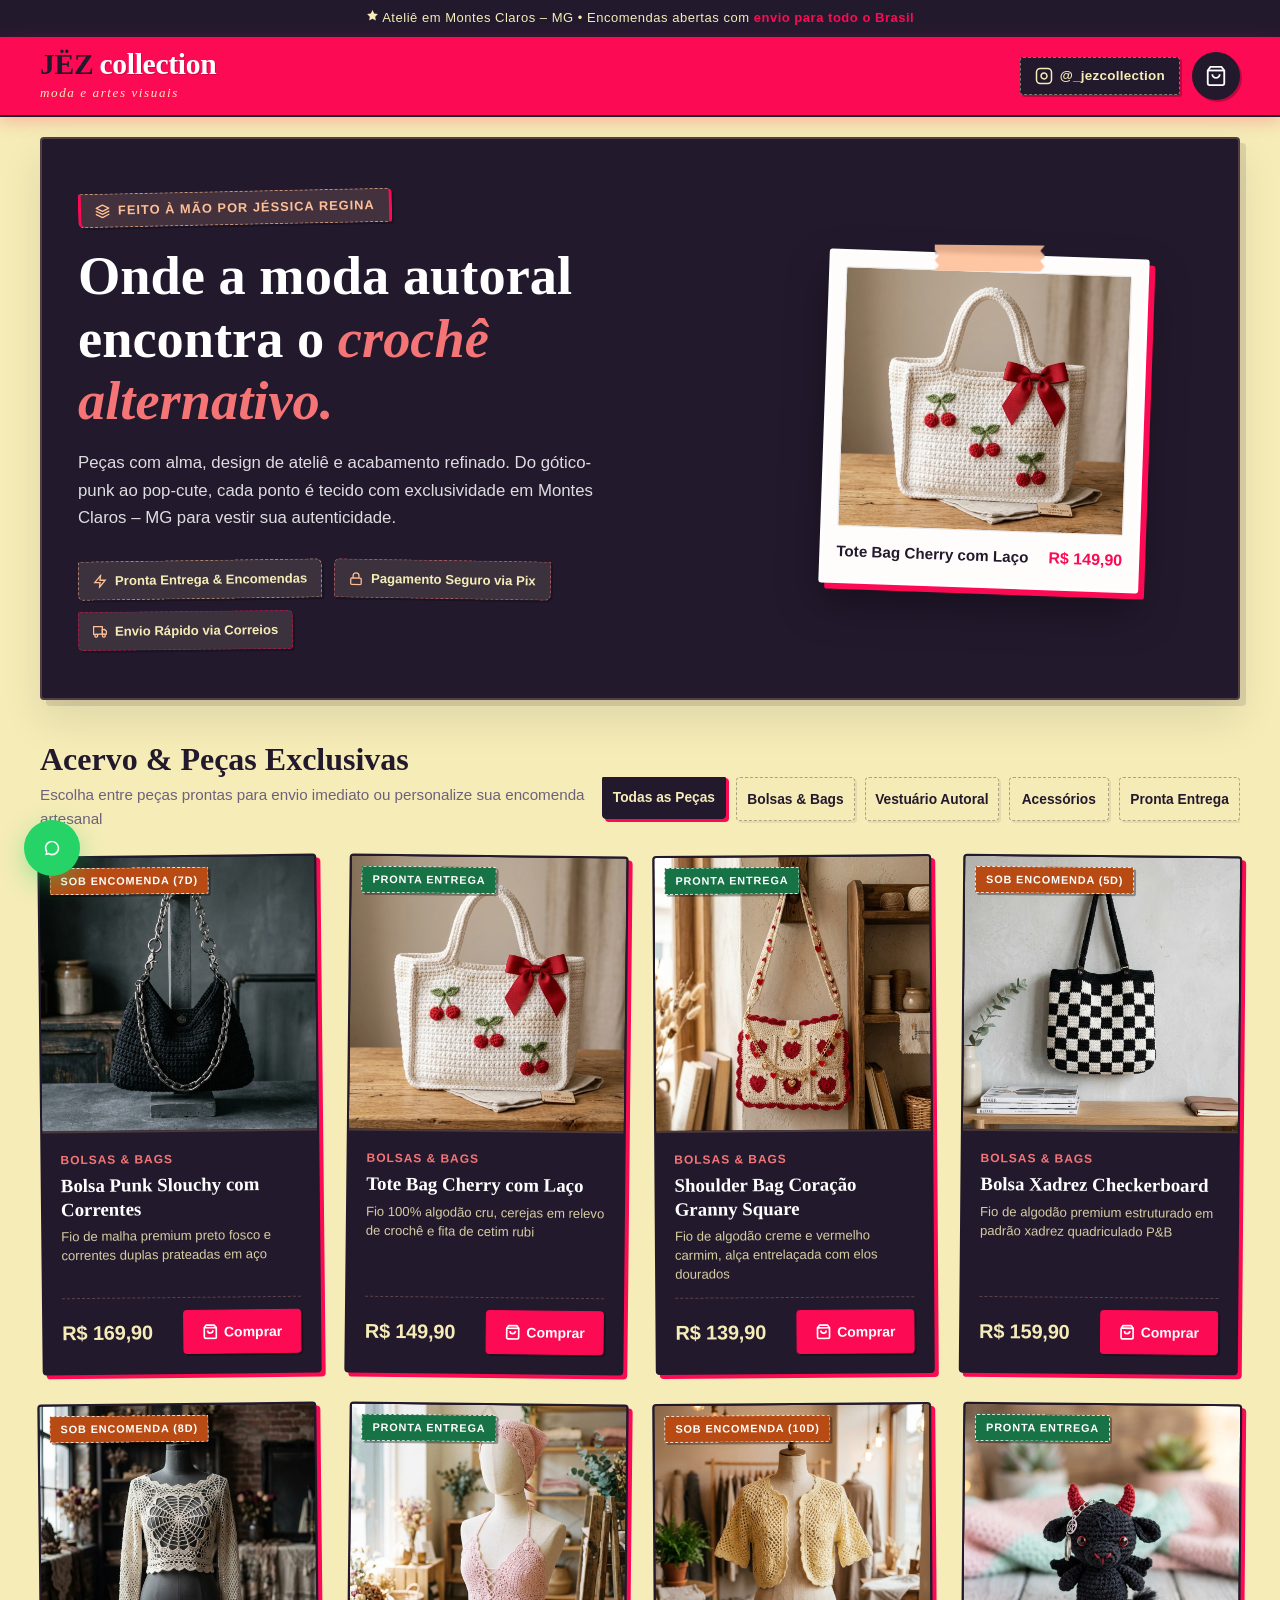
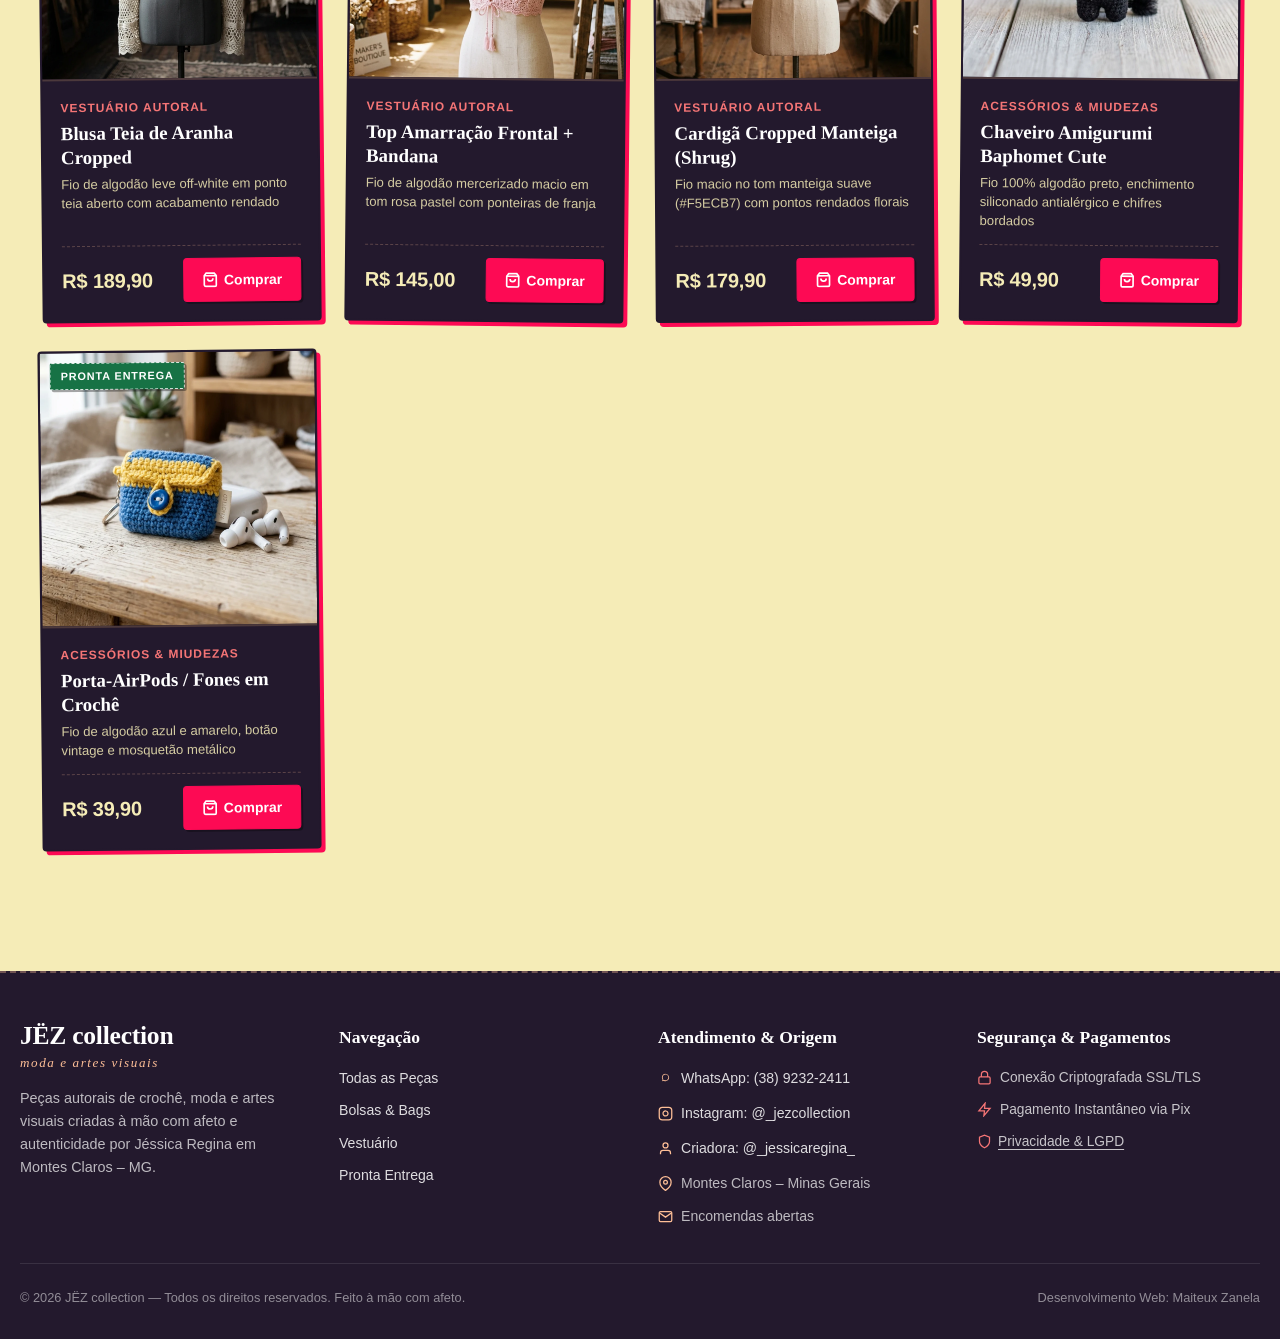
==== commit e9af7dfe: "fix(frontend): compatibilidade de carregamento local/web, sincronizacao dinamica do hero e refinamen" ====
--- a/site/index.html
+++ b/site/index.html
@@ -172,7 +172,12 @@
                     imgEl.alt = 'Destaque: ' + p.name;
                   }
                   if (webpEl) {
-                    webpEl.srcset = p.webp || (p.image && p.image.startsWith('assets/') ? p.image.replace(/\.(jpg|jpeg|png)$/i, '.webp') : '');
+                    var targetWebp = p.webp || (p.image && p.image.startsWith('assets/') ? p.image.replace(/\.(jpg|jpeg|png)$/i, '.webp') : '');
+                    if (targetWebp) {
+                      webpEl.srcset = targetWebp;
+                    } else {
+                      webpEl.removeAttribute('srcset');
+                    }
                   }
                 }
               } catch(e) {}
@@ -491,6 +496,6 @@
 
   <!-- Scripts de Sincronização em Nuvem (Firebase) e Lógica da Loja -->
   <script type="module" src="firebase-service.js"></script>
-  <script type="module" src="app.js"></script>
+  <script src="app.js"></script>
 </body>
 </html>
--- a/site/styles.css
+++ b/site/styles.css
@@ -718,6 +718,7 @@
 }
 
 /* Foto secundária esgotada oculta por padrão (evita sobreposição indesejada no card) */
+.product-card.is-sold-out:not(:hover) .product-img-secondary,
 .product-card.is-sold-out .product-img-secondary {
   opacity: 0;
   pointer-events: none;
@@ -1103,7 +1104,8 @@
 
 .shipping-input:focus {
   outline: none;
-  border-color: var(--color-primary);
+  border-color: var(--color-dark);
+  box-shadow: 0 0 0 2px rgba(35, 25, 45, 0.15);
 }
 
 .btn-calc-shipping {
@@ -1169,8 +1171,8 @@
 
 .customer-input:focus {
   outline: none;
-  border-color: var(--color-primary);
-  box-shadow: 0 0 0 2px rgba(253, 10, 84, 0.15);
+  border-color: var(--color-dark);
+  box-shadow: 0 0 0 2px rgba(35, 25, 45, 0.15);
 }
 
 .form-field-grid-2 {
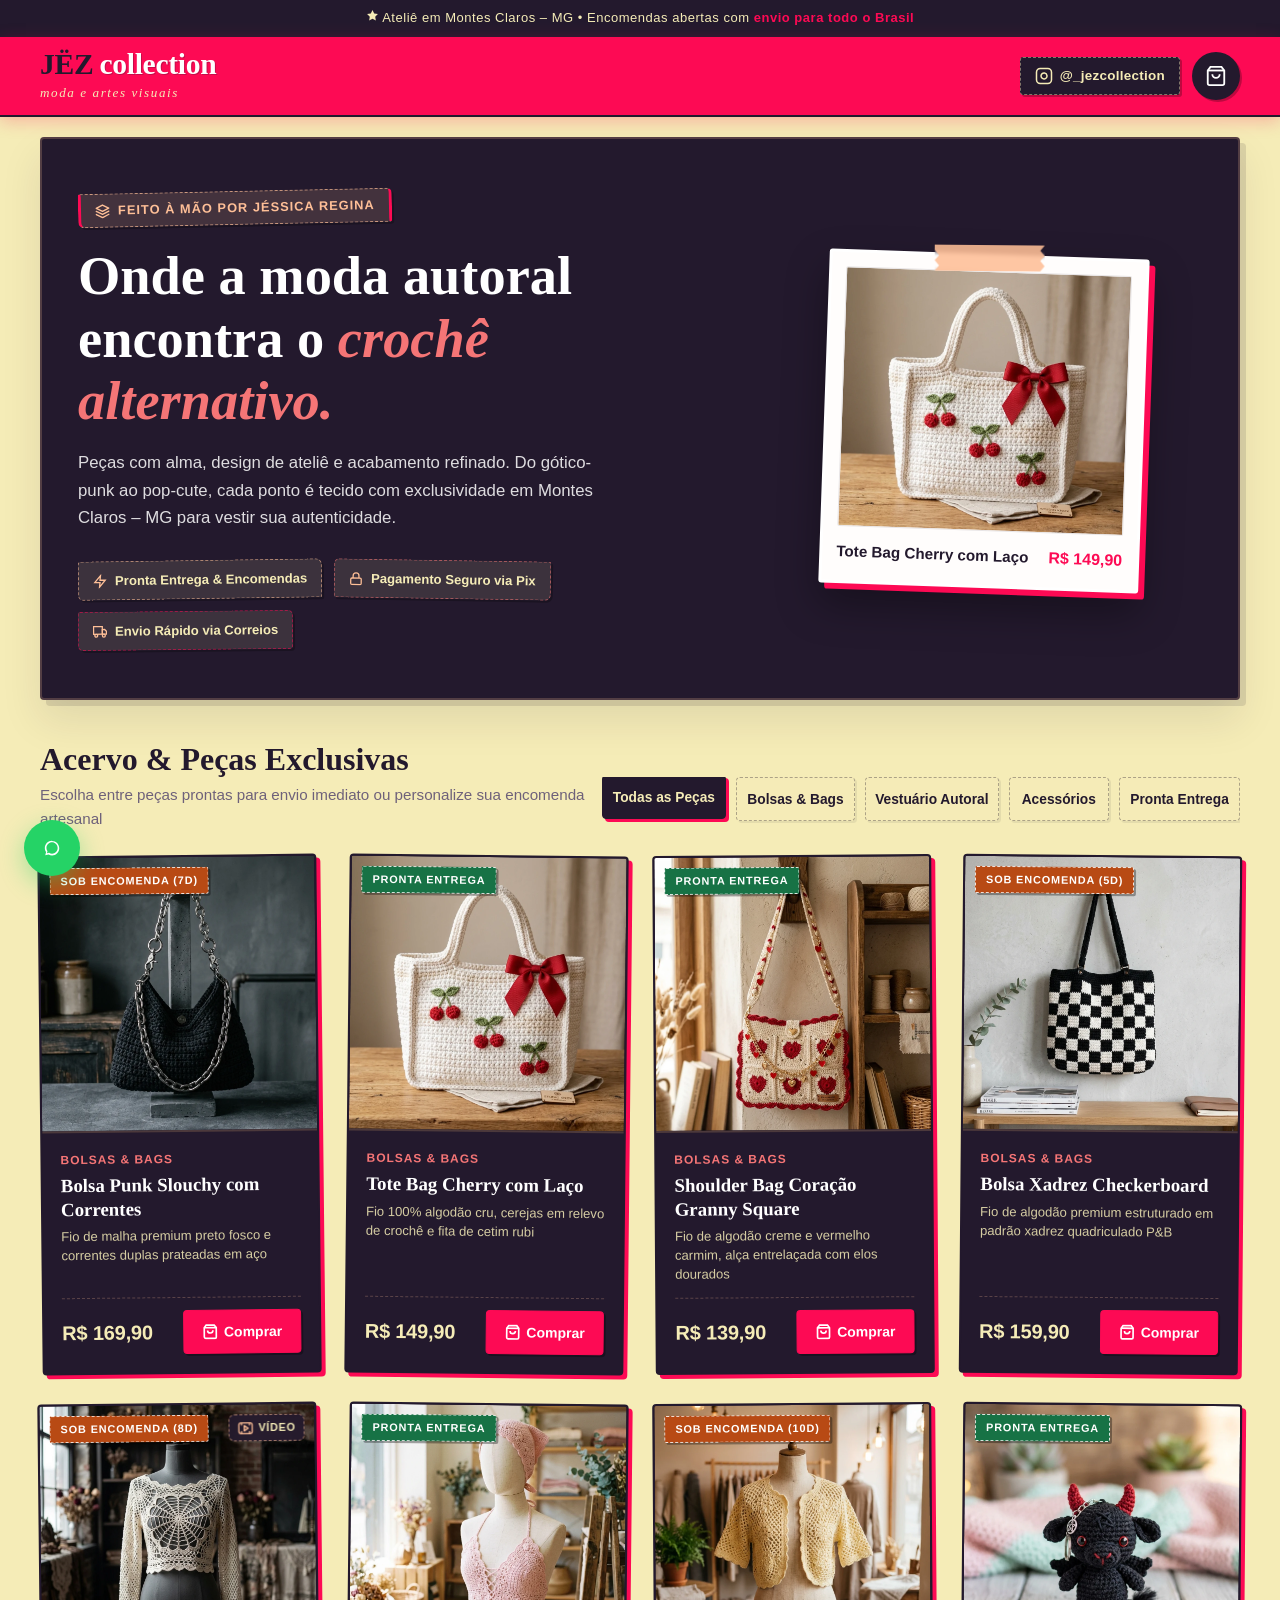
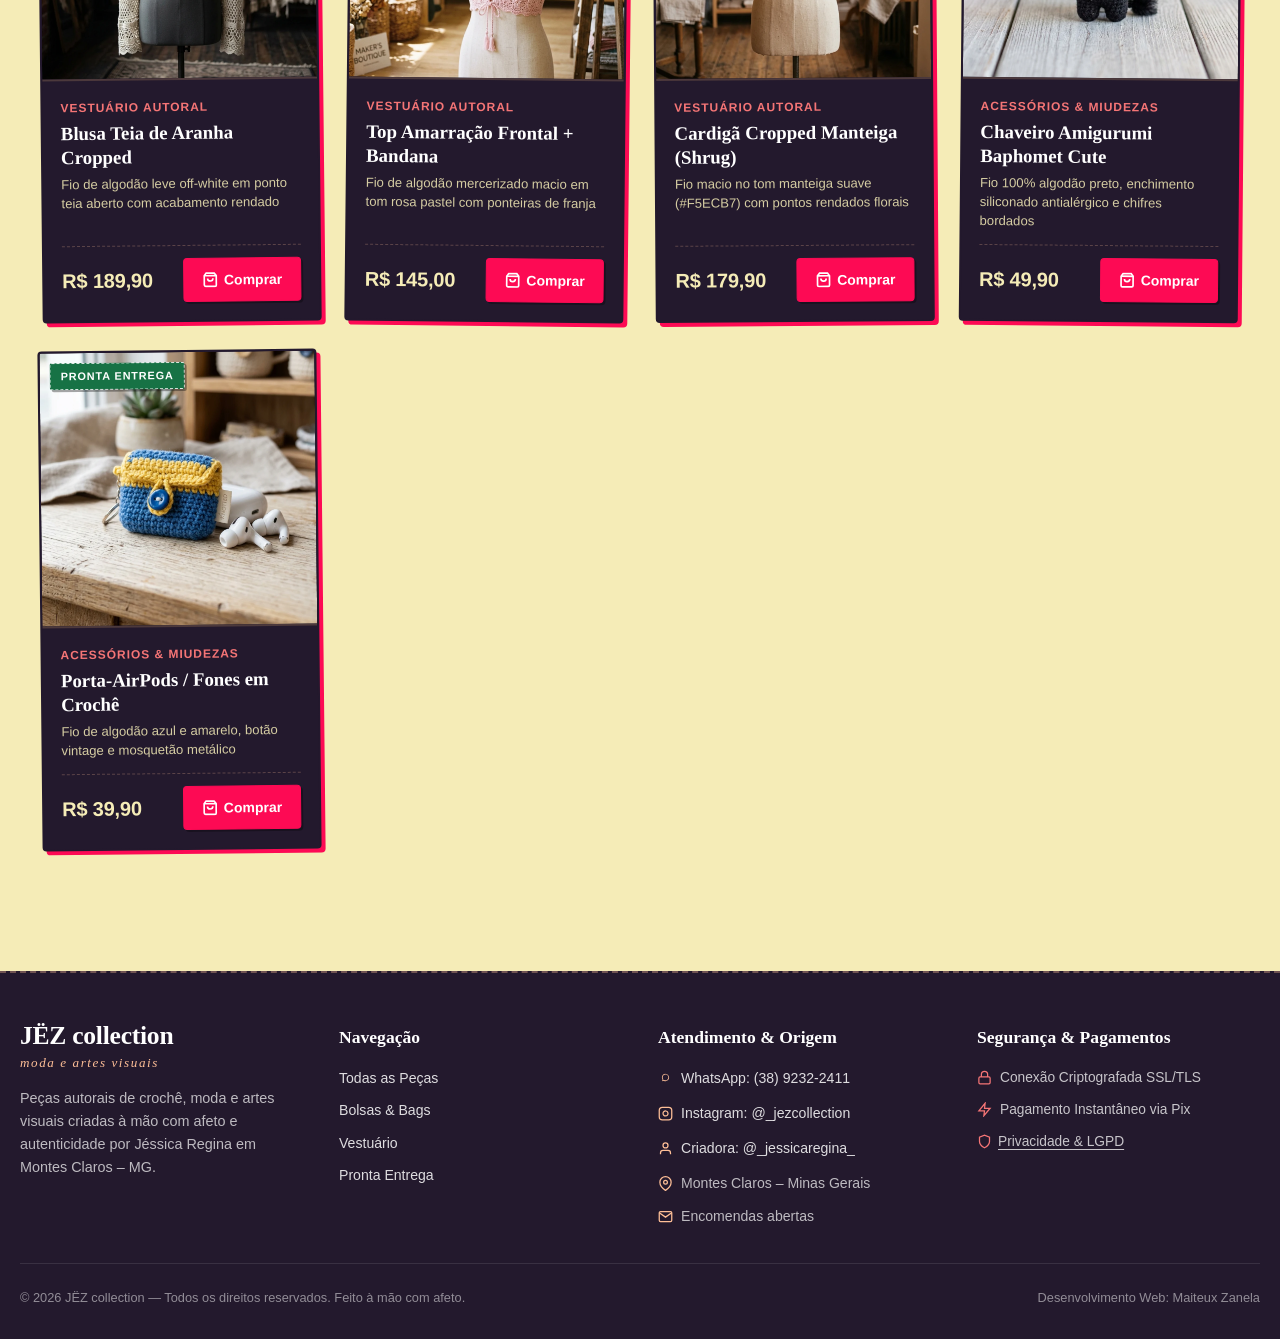
==== commit 20c83341: "feat(video): implementacao e simplificacao de video no Atelie e Vitrine (JEZ-032)" ====
--- a/site/index.html
+++ b/site/index.html
@@ -42,7 +42,7 @@
   <!-- Metadados de Segurança & Privacidade (Morgan - Cibersegurança & LGPD) -->
   <meta http-equiv="X-Content-Type-Options" content="nosniff">
   <meta name="referrer" content="strict-origin-when-cross-origin">
-  <meta http-equiv="Content-Security-Policy" content="default-src 'self'; script-src 'self' 'unsafe-inline' https://www.gstatic.com; style-src 'self' 'unsafe-inline' https://fonts.googleapis.com; font-src 'self' https://fonts.gstatic.com; img-src 'self' data: https: blob:; connect-src 'self' https://viacep.com.br https://*.googleapis.com https://*.firebaseio.com wss://*.firebaseio.com https://*.firebasestorage.app;">
+  <meta http-equiv="Content-Security-Policy" content="default-src 'self'; script-src 'self' 'unsafe-inline' https://www.gstatic.com; style-src 'self' 'unsafe-inline' https://fonts.googleapis.com; font-src 'self' https://fonts.gstatic.com; img-src 'self' data: https: blob:; media-src 'self' data: https: blob:; connect-src 'self' https://viacep.com.br https://*.googleapis.com https://*.firebaseio.com wss://*.firebaseio.com https://*.firebasestorage.app;">
 
   <!-- Google Fonts: Bodoni Moda, Playfair Display & Plus Jakarta Sans -->
   <link rel="preconnect" href="https://fonts.googleapis.com">
@@ -313,6 +313,9 @@
         <div class="modal-img-overlay" aria-hidden="true"></div>
         <img src="" alt="" id="modal-img" width="400" height="400">
 
+        <!-- Elemento de Vídeo em Loop Otimizado (JEZ-032) -->
+        <video id="modal-video" class="modal-video-element" autoplay loop muted playsinline preload="metadata" width="400" height="400" aria-label="Vídeo dos detalhes artesanais da peça" style="display: none;"></video>
+
         <!-- Navegação e Contador de Galeria Multi-Fotos (JEZ-019) -->
         <span class="modal-photo-counter" id="modal-photo-counter" style="display: none;">1 / 1</span>
         <button type="button" class="modal-nav-btn modal-nav-prev" id="modal-btn-prev" aria-label="Foto anterior" style="display: none;">
@@ -496,6 +499,7 @@
 
   <!-- Scripts de Sincronização em Nuvem (Firebase) e Lógica da Loja -->
   <script type="module" src="firebase-service.js"></script>
+  <script type="module" src="js/services/media-performance.js"></script>
   <script src="app.js"></script>
 </body>
 </html>
--- a/site/css/tokens.css
+++ b/site/css/tokens.css
@@ -57,4 +57,12 @@
   --admin-card-border: 1.5px dashed rgba(254, 191, 151, 0.45);
   --admin-card-text: var(--color-bg-light);
   --admin-input-bg: #23192d;
+
+  /* Mídia Mista & Vídeos Curtos em Loop (JEZ-032 — Ariel) */
+  --media-badge-bg: rgba(35, 25, 45, 0.90);
+  --media-badge-border: 1px dashed rgba(254, 191, 151, 0.55);
+  --media-badge-text: var(--color-bg-light);
+  --media-badge-accent: var(--color-primary);
+  --media-thumb-overlay: rgba(35, 25, 45, 0.65);
+  --media-stitch-pattern: 1.5px dashed rgba(254, 191, 151, 0.5);
 }
--- a/site/styles.css
+++ b/site/styles.css
@@ -700,6 +700,49 @@
   border-color: rgba(245, 236, 183, 0.65);
 }
 
+/* Badge Têxtil de Vídeo no Card da Vitrine (Anti-Pílula - JEZ-032) */
+.product-badge-video {
+  position: absolute;
+  top: 10px;
+  right: 10px;
+  z-index: 4;
+  display: inline-flex;
+  align-items: center;
+  gap: 5px;
+  padding: 4px 8px;
+  background: var(--media-badge-bg, rgba(35, 25, 45, 0.90));
+  color: var(--media-badge-text, var(--color-bg-light));
+  border: var(--media-badge-border, 1.5px dashed rgba(254, 191, 151, 0.55));
+  border-radius: var(--radius-xs, 4px);
+  font-family: var(--font-body);
+  font-size: 0.68rem;
+  font-weight: 700;
+  letter-spacing: 0.06em;
+  text-transform: uppercase;
+  backdrop-filter: blur(6px);
+  -webkit-backdrop-filter: blur(6px);
+  box-shadow: 0 2px 8px rgba(0, 0, 0, 0.25);
+  cursor: pointer;
+  pointer-events: auto;
+  user-select: none;
+  transition: transform var(--transition-fast), border-color var(--transition-fast);
+}
+
+.product-badge-video svg {
+  color: var(--color-accent);
+  flex-shrink: 0;
+}
+
+.product-card:hover .product-badge-video {
+  border-color: var(--color-accent);
+  transform: translateY(-1px);
+}
+
+.product-card.is-sold-out .product-badge-video {
+  opacity: 0.75;
+  filter: grayscale(80%);
+}
+
 /* Peça Esgotada: Permanece na vitrine com elegância, em tons de cinza e com compra desabilitada */
 .product-card.is-sold-out {
   opacity: 0.88;
@@ -1488,6 +1531,93 @@
   transform: scale(1.08);
 }
 
+/* Miniatura com Indicador de Vídeo na Galeria (JEZ-032) */
+.modal-thumb.is-video {
+  position: relative;
+}
+
+.modal-thumb.is-video::after {
+  content: '';
+  position: absolute;
+  bottom: 2px;
+  right: 2px;
+  width: 14px;
+  height: 14px;
+  background-color: var(--media-badge-bg, rgba(35, 25, 45, 0.90));
+  background-image: url("data:image/svg+xml,%3Csvg xmlns='http://www.w3.org/2000/svg' viewBox='0 0 24 24' fill='%23FEBF97' stroke='%23FEBF97' stroke-width='2'%3E%3Cpolygon points='8 5 19 12 8 19 8 5'/%3E%3C/svg%3E");
+  background-size: 8px 8px;
+  background-repeat: no-repeat;
+  background-position: center;
+  border-radius: 2px;
+  border: 1px solid rgba(254, 191, 151, 0.6);
+  pointer-events: none;
+}
+
+.modal-thumb.is-video.active::after {
+  background-color: var(--color-primary);
+  border-color: var(--color-bg-light);
+  background-image: url("data:image/svg+xml,%3Csvg xmlns='http://www.w3.org/2000/svg' viewBox='0 0 24 24' fill='%23F5ECB7' stroke='%23F5ECB7' stroke-width='2'%3E%3Cpolygon points='8 5 19 12 8 19 8 5'/%3E%3C/svg%3E");
+}
+
+/* Player de Vídeo em Loop no Quick View (JEZ-032) */
+.modal-video-element {
+  position: relative;
+  z-index: 3;
+  width: 100%;
+  height: 100%;
+  max-width: 100%;
+  max-height: 100%;
+  object-fit: contain;
+  object-position: center;
+  display: block;
+  border-radius: var(--radius-md);
+  filter: drop-shadow(0 12px 26px rgba(0, 0, 0, 0.4));
+  transition: max-height 0.2s ease, margin-bottom 0.2s ease;
+  background-color: var(--color-dark);
+}
+
+.modal-img-wrap.has-gallery .modal-video-element {
+  max-height: calc(100% - 56px);
+  margin-bottom: 24px;
+}
+
+.modal-img-wrap.is-sold-out .modal-video-element {
+  filter: grayscale(100%) brightness(0.85);
+}
+
+/* Botão de Controle Suave de Reprodução / Pausa de Ateliê (JEZ-032) */
+.modal-video-toggle-btn {
+  position: absolute;
+  bottom: 16px;
+  right: 16px;
+  z-index: 15;
+  width: 38px;
+  height: 38px;
+  border-radius: var(--radius-xs);
+  background: rgba(35, 25, 45, 0.88);
+  border: 1.5px dashed rgba(254, 191, 151, 0.55);
+  color: var(--color-accent);
+  display: inline-flex;
+  align-items: center;
+  justify-content: center;
+  cursor: pointer;
+  backdrop-filter: blur(8px);
+  -webkit-backdrop-filter: blur(8px);
+  box-shadow: 0 4px 14px rgba(0, 0, 0, 0.4);
+  transition: all var(--transition-fast);
+}
+
+.modal-img-wrap.has-gallery .modal-video-toggle-btn {
+  bottom: 64px;
+}
+
+.modal-video-toggle-btn:hover {
+  background: var(--color-dark);
+  border-color: var(--color-primary);
+  color: var(--color-bg-light);
+  transform: scale(1.08);
+}
+
 .modal-content {
   padding: 28px 24px;
   display: flex;
@@ -2166,6 +2296,36 @@
     margin-bottom: 20px;
   }
 
+  .modal-video-element {
+    position: relative;
+    z-index: 3;
+    width: 100%;
+    height: 100%;
+    max-width: 100%;
+    max-height: 100%;
+    object-fit: contain;
+    object-position: center;
+    display: block;
+    filter: drop-shadow(0 10px 20px rgba(0, 0, 0, 0.35));
+    transition: max-height 0.2s ease, margin-bottom 0.2s ease;
+  }
+
+  .modal-img-wrap.has-gallery .modal-video-element {
+    max-height: calc(100% - 46px);
+    margin-bottom: 20px;
+  }
+
+  .modal-video-toggle-btn {
+    width: 34px;
+    height: 34px;
+    bottom: 10px;
+    right: 10px;
+  }
+
+  .modal-img-wrap.has-gallery .modal-video-toggle-btn {
+    bottom: 54px;
+  }
+
   .modal-nav-btn {
     width: 38px;
     height: 38px;
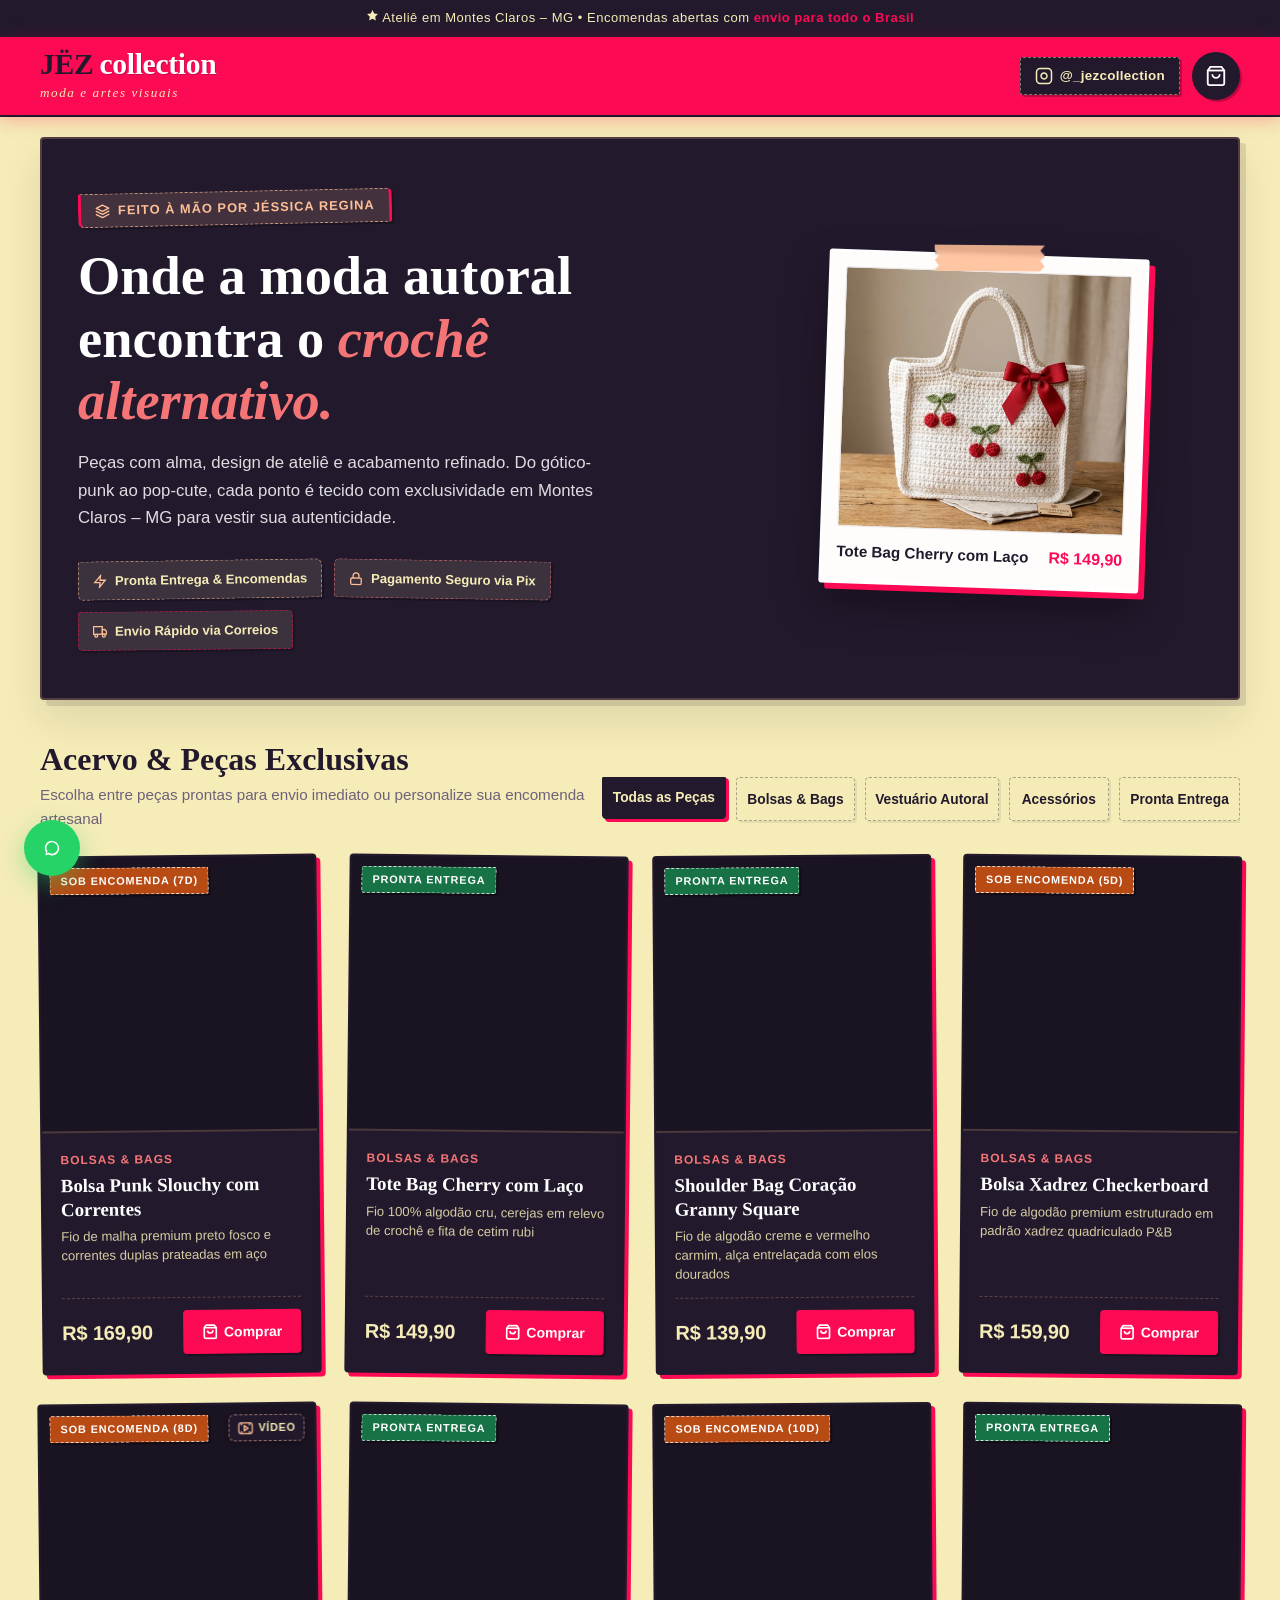
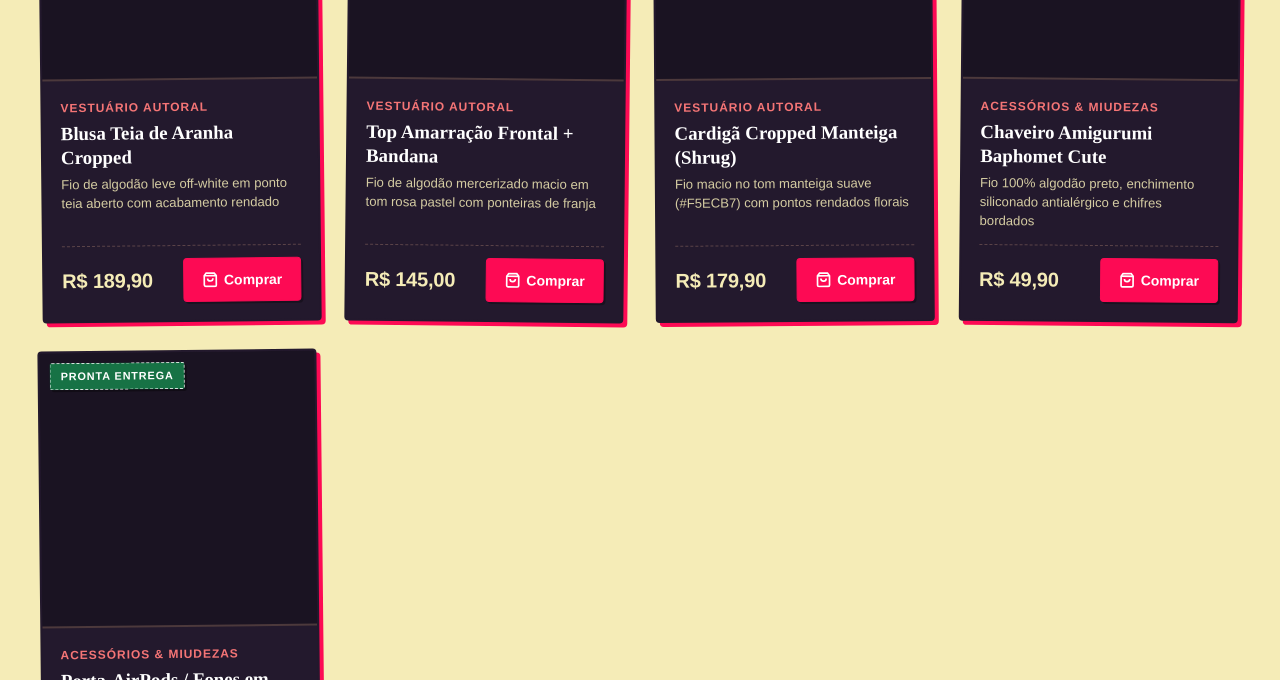
==== commit 767a9f50: "feat(boutique): resolucao de race conditions, zero FOUC e enquadramento 1:1 de video (JEZ-036, JEZ-0" ====
--- a/site/index.html
+++ b/site/index.html
@@ -135,6 +135,24 @@
           <script>
             (function() {
               try {
+                var card = document.getElementById('hero-featured-card');
+                var hasLocalCat = Boolean(localStorage.getItem('jez_catalog'));
+                var cacheRaw = localStorage.getItem('jez_featured_product_cache');
+                var p = null;
+                if (cacheRaw) {
+                  try { p = JSON.parse(cacheRaw); } catch(err) { /* fallback defensivo */ }
+                }
+
+                // Se primeira visita sem catalogo local nem cache de destaque, ativa skeleton e previne FOUC de mock
+                if (!hasLocalCat && (!p || !p.name)) {
+                  if (card) {
+                    card.classList.add('is-skeleton');
+                    card.setAttribute('aria-busy', 'true');
+                    card.setAttribute('aria-label', 'Carregando peca em destaque do atelie...');
+                  }
+                  return;
+                }
+
                 var featId = localStorage.getItem('jez_featured_product_id') || 'tote-cherry';
                 var quickLookup = {
                   'tote-cherry': { name: 'Tote Bag Cherry com Laço', price: 'R$ 149,90', image: 'assets/products/tote_cherry.jpg', webp: 'assets/products/tote_cherry.webp' },
@@ -147,21 +165,17 @@
                   'cardiga-manteiga': { name: 'Cardigã Cropped Manteiga (Shrug)', price: 'R$ 179,90', image: 'assets/products/cardiga_manteiga.jpg', webp: 'assets/products/cardiga_manteiga.webp' },
                   'porta-airpods': { name: 'Porta-AirPods / Fones em Crochê', price: 'R$ 39,90', image: 'assets/products/porta_airpods.jpg', webp: 'assets/products/porta_airpods.webp' }
                 };
-                var p = null;
-                var cacheRaw = localStorage.getItem('jez_featured_product_cache');
-                if (cacheRaw) {
-                  try { p = JSON.parse(cacheRaw); } catch(e) {}
-                }
                 if ((!p || !p.name) && quickLookup[featId]) {
                   p = quickLookup[featId];
                 }
                 if (p && p.name) {
-                  var card = document.getElementById('hero-featured-card');
                   var nameEl = document.getElementById('hero-featured-name');
                   var priceEl = document.getElementById('hero-featured-price');
                   var imgEl = document.getElementById('hero-featured-img');
                   var webpEl = document.getElementById('hero-featured-webp');
                   if (card) {
+                    card.classList.remove('is-skeleton');
+                    card.removeAttribute('aria-busy');
                     card.setAttribute('data-product-id', featId);
                     card.setAttribute('aria-label', 'Ver detalhes da peça em destaque: ' + p.name);
                   }
@@ -180,7 +194,9 @@
                     }
                   }
                 }
-              } catch(e) {}
+              } catch(err) {
+                /* fallback defensivo para navegadores legados */
+              }
             })();
           </script>
         </div>
--- a/site/styles.css
+++ b/site/styles.css
@@ -495,6 +495,104 @@
 }
 
 /* --------------------------------------------------------------------------
+   4.8. Hero Card Skeleton Shimmer de Atelie (JEZ-038 - Zero FOUC)
+   -------------------------------------------------------------------------- */
+.hero-card-featured.is-skeleton {
+  cursor: default;
+  pointer-events: none;
+  border-color: rgba(254, 191, 151, 0.45);
+  box-shadow: 6px 6px 0px rgba(253, 10, 84, 0.25), 0 20px 40px rgba(0, 0, 0, 0.25);
+  animation: heroSkeletonBorderPulse 2.4s ease-in-out infinite alternate;
+}
+
+@keyframes heroSkeletonBorderPulse {
+  0% {
+    border-color: rgba(254, 191, 151, 0.35);
+    box-shadow: 6px 6px 0px rgba(253, 10, 84, 0.2), 0 20px 40px rgba(0, 0, 0, 0.2);
+  }
+  100% {
+    border-color: rgba(254, 191, 151, 0.7);
+    box-shadow: 6px 6px 0px rgba(253, 10, 84, 0.4), 0 20px 40px rgba(0, 0, 0, 0.3);
+  }
+}
+
+.hero-card-featured.is-skeleton picture {
+  display: block;
+  width: 100%;
+  height: 260px;
+  border-radius: 2px;
+  background-color: #1a1322;
+  border: 1.5px dashed rgba(254, 191, 151, 0.35);
+  position: relative;
+  overflow: hidden;
+}
+
+.hero-card-featured.is-skeleton picture::before {
+  content: '';
+  position: absolute;
+  top: 0;
+  left: 0;
+  width: 100%;
+  height: 100%;
+  background: linear-gradient(
+    90deg,
+    rgba(254, 191, 151, 0.05) 0%,
+    rgba(245, 236, 183, 0.18) 50%,
+    rgba(254, 191, 151, 0.05) 100%
+  );
+  background-size: 200% 100%;
+  animation: skeletonCraftPulse 1.8s ease-in-out infinite;
+}
+
+.hero-card-featured.is-skeleton picture img {
+  opacity: 0;
+  visibility: hidden;
+}
+
+.hero-card-featured.is-skeleton .hero-card-caption {
+  position: relative;
+}
+
+.hero-card-featured.is-skeleton .hero-card-name,
+.hero-card-featured.is-skeleton .hero-card-price {
+  color: transparent !important;
+  border-radius: 3px;
+  position: relative;
+  overflow: hidden;
+  user-select: none;
+}
+
+.hero-card-featured.is-skeleton .hero-card-name {
+  background-color: rgba(245, 236, 183, 0.16);
+  min-width: 140px;
+  height: 18px;
+  display: inline-block;
+  background-image: linear-gradient(
+    90deg,
+    rgba(254, 191, 151, 0.06) 0%,
+    rgba(245, 236, 183, 0.2) 50%,
+    rgba(254, 191, 151, 0.06) 100%
+  );
+  background-size: 200% 100%;
+  animation: skeletonCraftPulse 1.8s ease-in-out infinite;
+}
+
+.hero-card-featured.is-skeleton .hero-card-price {
+  background-color: rgba(254, 191, 151, 0.25);
+  min-width: 68px;
+  height: 18px;
+  display: inline-block;
+  background-image: linear-gradient(
+    90deg,
+    rgba(254, 191, 151, 0.06) 0%,
+    rgba(245, 236, 183, 0.2) 50%,
+    rgba(254, 191, 151, 0.06) 100%
+  );
+  background-size: 200% 100%;
+  animation: skeletonCraftPulse 1.8s ease-in-out infinite;
+}
+
+/* --------------------------------------------------------------------------
    5. Filtros por Categoria & Controles
    -------------------------------------------------------------------------- */
 .catalog-section {
@@ -931,6 +1029,134 @@
 }
 
 /* --------------------------------------------------------------------------
+   6.5. Skeleton Shimmer de Atelie (JEZ-036 - Carregamento Suave sem FOUC)
+   -------------------------------------------------------------------------- */
+.product-card-skeleton {
+  background: var(--color-dark, #23192d);
+  border-radius: 4px;
+  border: 2px solid var(--color-dark, #23192d);
+  overflow: hidden;
+  box-shadow: 4px 4px 0px rgba(253, 10, 84, 0.35);
+  display: flex;
+  flex-direction: column;
+  position: relative;
+  pointer-events: none;
+  min-height: 420px;
+}
+
+/* Micro-rotacoes organicas identicas aos cards de produtos */
+.product-card-skeleton:nth-child(4n+1) {
+  transform: rotate(-0.6deg);
+}
+
+.product-card-skeleton:nth-child(4n+2) {
+  transform: rotate(0.6deg);
+}
+
+.product-card-skeleton:nth-child(4n+3) {
+  transform: rotate(-0.4deg);
+}
+
+.product-card-skeleton:nth-child(4n+4) {
+  transform: rotate(0.5deg);
+}
+
+.skeleton-shimmer {
+  background: linear-gradient(
+    90deg,
+    rgba(254, 191, 151, 0.06) 0%,
+    rgba(245, 236, 183, 0.16) 50%,
+    rgba(254, 191, 151, 0.06) 100%
+  );
+  background-size: 200% 100%;
+  animation: skeletonCraftPulse 1.8s ease-in-out infinite;
+}
+
+@keyframes skeletonCraftPulse {
+  0% {
+    background-position: 200% 0;
+  }
+  100% {
+    background-position: -200% 0;
+  }
+}
+
+.skeleton-image-wrap {
+  position: relative;
+  width: 100%;
+  aspect-ratio: 1 / 1;
+  background-color: #1a1322;
+  border-bottom: 2px dashed rgba(254, 191, 151, 0.25);
+}
+
+.skeleton-info {
+  padding: 18px;
+  display: flex;
+  flex-direction: column;
+  gap: 10px;
+  flex-grow: 1;
+}
+
+.skeleton-line {
+  border-radius: 3px;
+}
+
+.skeleton-line.category {
+  width: 35%;
+  height: 12px;
+  background-color: rgba(245, 117, 118, 0.22);
+}
+
+.skeleton-line.title {
+  width: 85%;
+  height: 20px;
+  background-color: rgba(245, 236, 183, 0.18);
+}
+
+.skeleton-line.meta {
+  width: 65%;
+  height: 14px;
+  margin-bottom: 12px;
+  background-color: rgba(245, 236, 183, 0.12);
+}
+
+.skeleton-footer {
+  margin-top: auto;
+  display: flex;
+  align-items: center;
+  justify-content: space-between;
+  gap: 12px;
+  padding-top: 12px;
+  border-top: 1px dashed rgba(254, 191, 151, 0.25);
+}
+
+.skeleton-line.price {
+  width: 32%;
+  height: 24px;
+  background-color: rgba(254, 191, 151, 0.25);
+}
+
+.skeleton-line.button {
+  width: 44%;
+  height: 38px;
+  border: 1.5px dashed rgba(253, 10, 84, 0.45);
+  border-radius: 4px;
+  background-color: rgba(253, 10, 84, 0.15);
+}
+
+.sr-only {
+  position: absolute;
+  width: 1px;
+  height: 1px;
+  padding: 0;
+  margin: -1px;
+  overflow: hidden;
+  clip: rect(0, 0, 0, 0);
+  white-space: nowrap;
+  border-width: 0;
+}
+
+/* --------------------------------------------------------------------------
    7. Mini-Carrinho Lateral (Cart Drawer)
    -------------------------------------------------------------------------- */
 .drawer-backdrop {
@@ -1559,21 +1785,23 @@
   background-image: url("data:image/svg+xml,%3Csvg xmlns='http://www.w3.org/2000/svg' viewBox='0 0 24 24' fill='%23F5ECB7' stroke='%23F5ECB7' stroke-width='2'%3E%3Cpolygon points='8 5 19 12 8 19 8 5'/%3E%3C/svg%3E");
 }
 
-/* Player de Vídeo em Loop no Quick View (JEZ-032) */
+/* Player de Vídeo em Loop no Quick View (JEZ-032 & JEZ-038) */
 .modal-video-element {
   position: relative;
   z-index: 3;
-  width: 100%;
-  height: 100%;
+  width: auto;
+  height: auto;
   max-width: 100%;
   max-height: 100%;
-  object-fit: contain;
+  aspect-ratio: 1 / 1;
+  object-fit: cover;
   object-position: center;
   display: block;
   border-radius: var(--radius-md);
   filter: drop-shadow(0 12px 26px rgba(0, 0, 0, 0.4));
   transition: max-height 0.2s ease, margin-bottom 0.2s ease;
-  background-color: var(--color-dark);
+  background: transparent;
+  background-color: transparent;
 }
 
 .modal-img-wrap.has-gallery .modal-video-element {
@@ -2030,6 +2258,10 @@
   }
 
   .hero-card-featured img {
+    height: 210px;
+  }
+
+  .hero-card-featured.is-skeleton picture {
     height: 210px;
   }
 
@@ -2299,15 +2531,18 @@
   .modal-video-element {
     position: relative;
     z-index: 3;
-    width: 100%;
-    height: 100%;
+    width: auto;
+    height: auto;
     max-width: 100%;
     max-height: 100%;
-    object-fit: contain;
+    aspect-ratio: 1 / 1;
+    object-fit: cover;
     object-position: center;
     display: block;
     filter: drop-shadow(0 10px 20px rgba(0, 0, 0, 0.35));
     transition: max-height 0.2s ease, margin-bottom 0.2s ease;
+    background: transparent;
+    background-color: transparent;
   }
 
   .modal-img-wrap.has-gallery .modal-video-element {
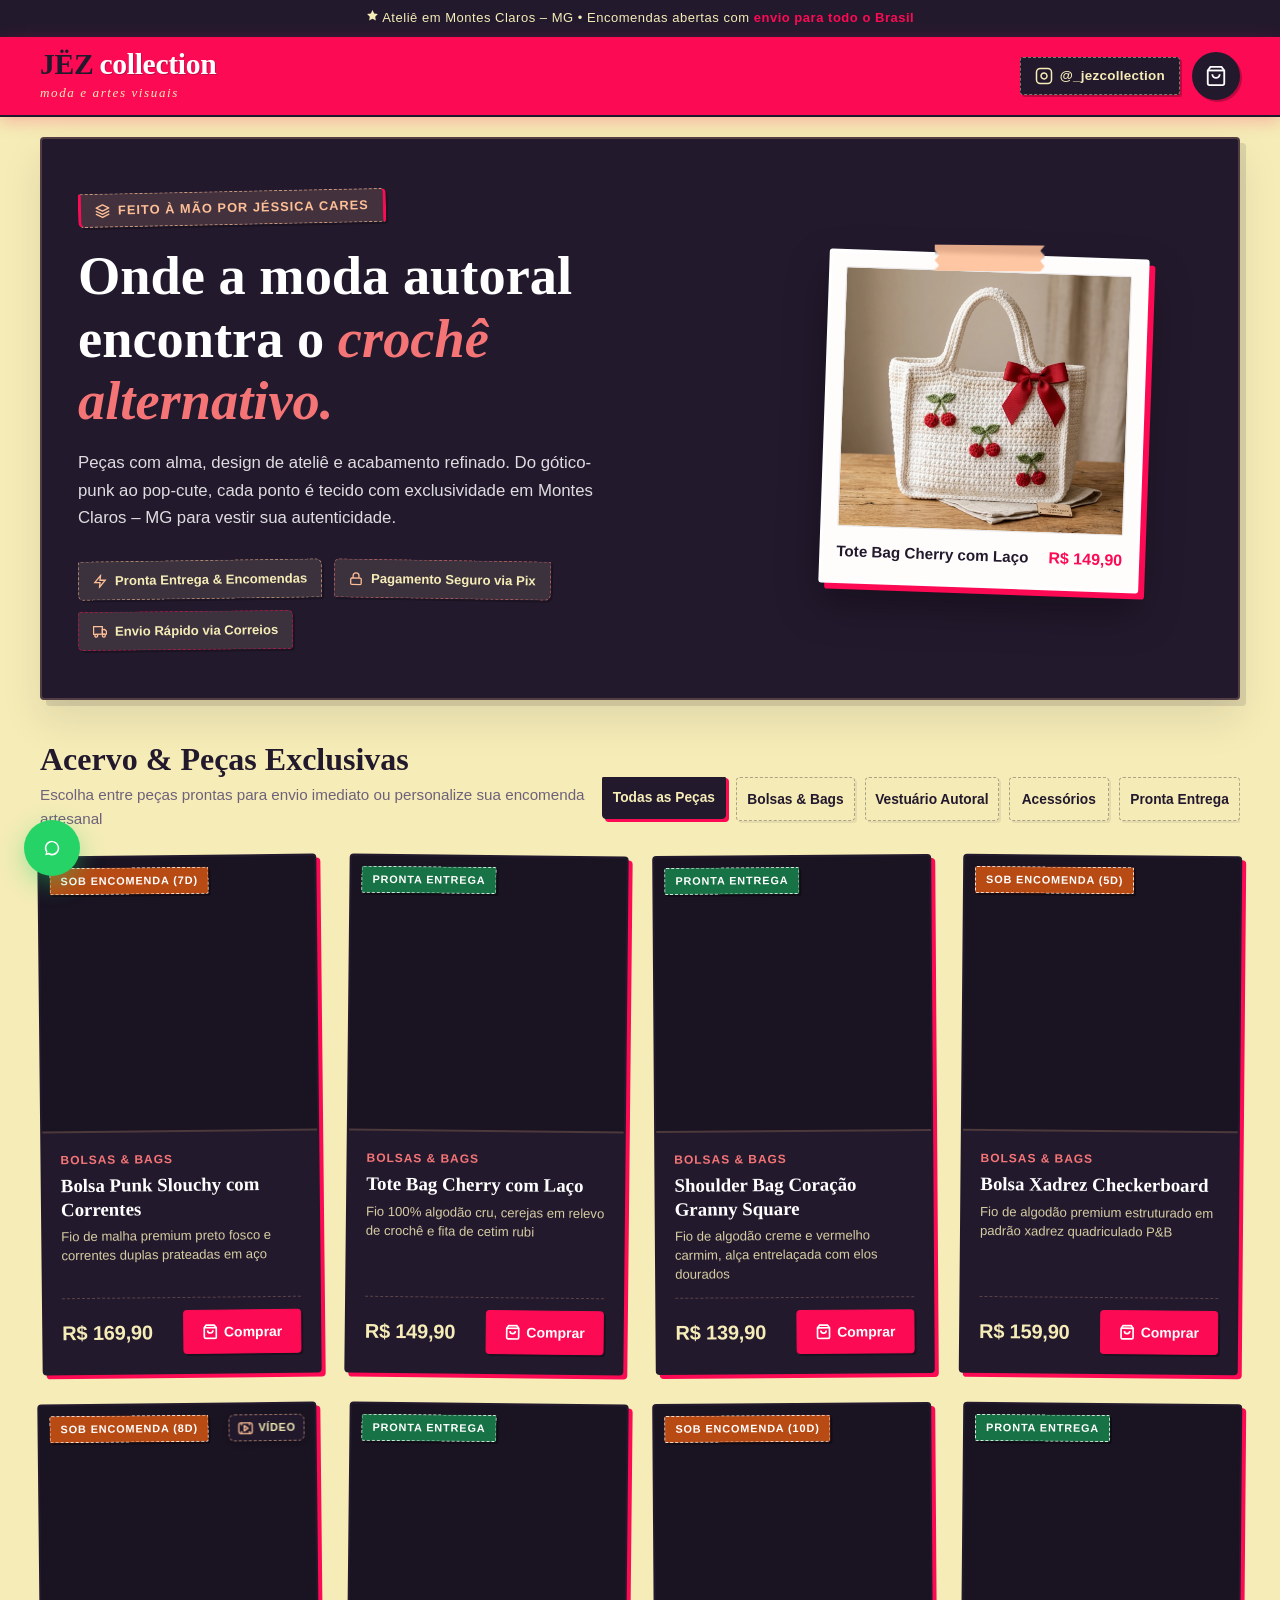
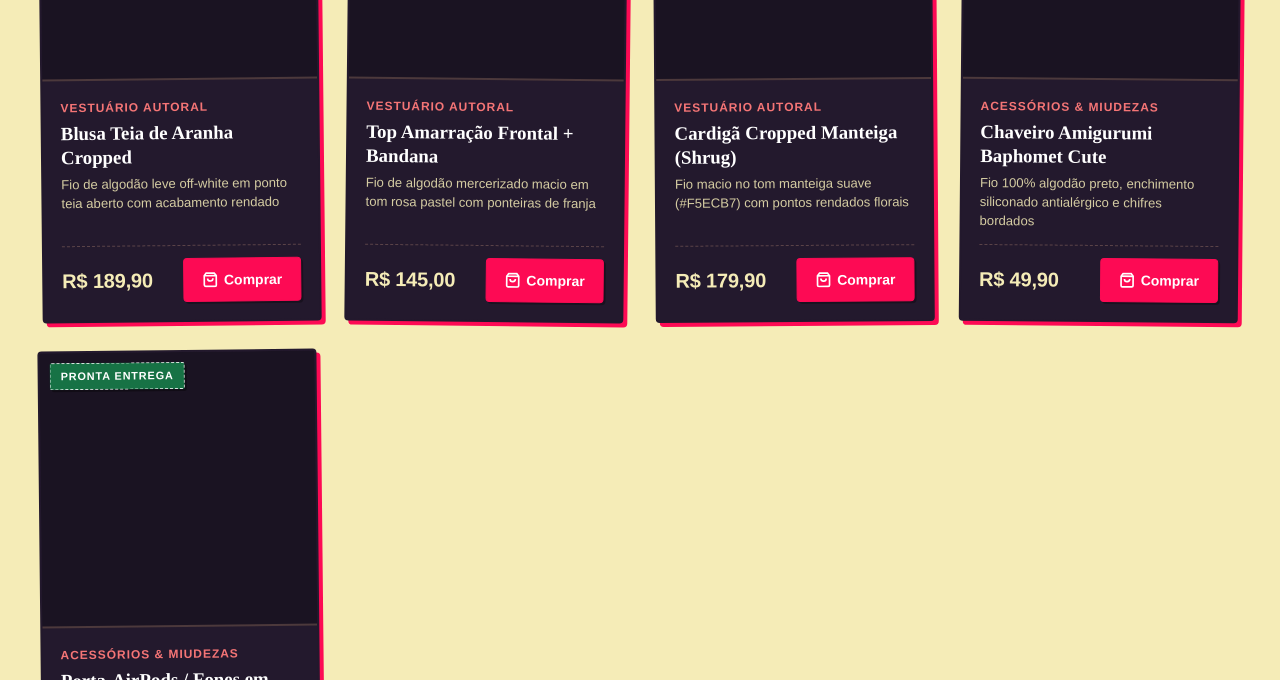
==== commit d74b200c: "altercao regina to cares" ====
--- a/site/index.html
+++ b/site/index.html
@@ -1,20 +1,24 @@
 <!DOCTYPE html>
 <html lang="pt-BR">
+
 <head>
   <meta charset="UTF-8">
   <meta name="viewport" content="width=device-width, initial-scale=1.0">
   <title>JËZ collection | Moda Autoral, Crochê & Artes Visuais</title>
-  
+
   <!-- Metadados & SEO (Noa - Performance & SEO Specialist) -->
-  <meta name="description" content="Peças exclusivas de crochê, moda alternativa, bolsas autorais e artes visuais feitas à mão por Jéssica Regina em Montes Claros – MG. Pronta entrega e sob encomenda com envio seguro.">
-  <meta name="keywords" content="crochê autoral, moda alternativa, bolsa punk, tote bag cherry, blusa teia de aranha, artes visuais, Montes Claros, JEZ collection, upcycling">
-  <meta name="author" content="Jéssica Regina — JËZ collection">
-  
+  <meta name="description"
+    content="Peças exclusivas de crochê, moda alternativa, bolsas autorais e artes visuais feitas à mão por Jéssica Cares em Montes Claros – MG. Pronta entrega e sob encomenda com envio seguro.">
+  <meta name="keywords"
+    content="crochê autoral, moda alternativa, bolsa punk, tote bag cherry, blusa teia de aranha, artes visuais, Montes Claros, JEZ collection, upcycling">
+  <meta name="author" content="Jéssica Cares — JËZ collection">
+
   <!-- Open Graph & Social Discovery (Noa - Performance & SEO Specialist) -->
   <meta property="og:type" content="website">
   <meta property="og:site_name" content="JËZ collection">
   <meta property="og:title" content="JËZ collection | Moda Autoral & Peças de Crochê">
-  <meta property="og:description" content="Peças artesanais únicas de crochê e moda alternativa feitas com afeto em Montes Claros – MG. Bolsas exclusivas, vestuário e acessórios.">
+  <meta property="og:description"
+    content="Peças artesanais únicas de crochê e moda alternativa feitas com afeto em Montes Claros – MG. Bolsas exclusivas, vestuário e acessórios.">
   <meta property="og:image" content="https://jez-collection.web.app/assets/logo-share.png?v=2">
   <meta property="og:image:secure_url" content="https://jez-collection.web.app/assets/logo-share.png?v=2">
   <meta property="og:image:type" content="image/png">
@@ -24,7 +28,8 @@
   <meta property="og:url" content="https://jez-collection.web.app/">
   <meta name="twitter:card" content="summary_large_image">
   <meta name="twitter:title" content="JËZ collection | Moda Autoral & Peças de Crochê">
-  <meta name="twitter:description" content="Peças artesanais únicas de crochê e moda alternativa feitas com afeto em Montes Claros – MG.">
+  <meta name="twitter:description"
+    content="Peças artesanais únicas de crochê e moda alternativa feitas com afeto em Montes Claros – MG.">
   <meta name="twitter:image" content="https://jez-collection.web.app/assets/logo-share.png?v=2">
   <meta name="theme-color" content="#23192d">
 
@@ -42,22 +47,32 @@
   <!-- Metadados de Segurança & Privacidade (Morgan - Cibersegurança & LGPD) -->
   <meta http-equiv="X-Content-Type-Options" content="nosniff">
   <meta name="referrer" content="strict-origin-when-cross-origin">
-  <meta http-equiv="Content-Security-Policy" content="default-src 'self'; script-src 'self' 'unsafe-inline' https://www.gstatic.com; style-src 'self' 'unsafe-inline' https://fonts.googleapis.com; font-src 'self' https://fonts.gstatic.com; img-src 'self' data: https: blob:; media-src 'self' data: https: blob:; connect-src 'self' https://viacep.com.br https://*.googleapis.com https://*.firebaseio.com wss://*.firebaseio.com https://*.firebasestorage.app;">
+  <meta http-equiv="Content-Security-Policy"
+    content="default-src 'self'; script-src 'self' 'unsafe-inline' https://www.gstatic.com; style-src 'self' 'unsafe-inline' https://fonts.googleapis.com; font-src 'self' https://fonts.gstatic.com; img-src 'self' data: https: blob:; media-src 'self' data: https: blob:; connect-src 'self' https://viacep.com.br https://*.googleapis.com https://*.firebaseio.com wss://*.firebaseio.com https://*.firebasestorage.app;">
 
   <!-- Google Fonts: Bodoni Moda, Playfair Display & Plus Jakarta Sans -->
   <link rel="preconnect" href="https://fonts.googleapis.com">
   <link rel="preconnect" href="https://fonts.gstatic.com" crossorigin>
-  <link href="https://fonts.googleapis.com/css2?family=Bodoni+Moda:ital,opsz,wght@0,6..96,700;0,6..96,900;1,6..96,700&family=Playfair+Display:ital,wght@0,600;0,700;0,800;1,600;1,700&family=Plus+Jakarta+Sans:wght@400;500;600;700;800&display=swap" rel="stylesheet">
+  <link
+    href="https://fonts.googleapis.com/css2?family=Bodoni+Moda:ital,opsz,wght@0,6..96,700;0,6..96,900;1,6..96,700&family=Playfair+Display:ital,wght@0,600;0,700;0,800;1,600;1,700&family=Plus+Jakarta+Sans:wght@400;500;600;700;800&display=swap"
+    rel="stylesheet">
 
   <!-- Estilos Oficiais do Design System (Lumi - UI/UX) -->
   <link rel="stylesheet" href="css/tokens.css">
   <link rel="stylesheet" href="styles.css">
 </head>
+
 <body>
 
   <!-- Barra de Notificação Superior -->
   <div class="announcement-bar" id="announcement-bar">
-    <span><svg class="craft-icon-star" width="13" height="13" viewBox="0 0 24 24" fill="currentColor" aria-hidden="true"><polygon points="12 2 15.09 8.26 22 9.27 17 14.14 18.18 21.02 12 17.77 5.82 21.02 7 14.14 2 9.27 8.91 8.26 12 2"></polygon></svg> Ateliê em Montes Claros – MG • Encomendas abertas com <span class="highlight">envio para todo o Brasil</span></span>
+    <span><svg class="craft-icon-star" width="13" height="13" viewBox="0 0 24 24" fill="currentColor"
+        aria-hidden="true">
+        <polygon
+          points="12 2 15.09 8.26 22 9.27 17 14.14 18.18 21.02 12 17.77 5.82 21.02 7 14.14 2 9.27 8.91 8.26 12 2">
+        </polygon>
+      </svg> Ateliê em Montes Claros – MG • Encomendas abertas com <span class="highlight">envio para todo o
+        Brasil</span></span>
   </div>
 
   <!-- Cabeçalho Fixo Boutique (Sticky Header) -->
@@ -72,20 +87,37 @@
       <!-- Ações do Cabeçalho -->
       <div class="header-actions">
         <!-- Botão Instalar Aplicativo (PWA) -->
-        <button type="button" class="btn-pwa-install" id="btn-pwa-install" aria-label="Instalar aplicativo da JËZ collection" title="Instalar aplicativo no seu celular ou computador" style="display: none;">
-          <svg width="16" height="16" viewBox="0 0 24 24" fill="none" stroke="currentColor" stroke-width="2.2" stroke-linecap="round" stroke-linejoin="round" aria-hidden="true"><path d="M21 15v4a2 2 0 0 1-2 2H5a2 2 0 0 1-2-2v-4"></path><polyline points="7 10 12 15 17 10"></polyline><line x1="12" y1="15" x2="12" y2="3"></line></svg>
+        <button type="button" class="btn-pwa-install" id="btn-pwa-install"
+          aria-label="Instalar aplicativo da JËZ collection" title="Instalar aplicativo no seu celular ou computador"
+          style="display: none;">
+          <svg width="16" height="16" viewBox="0 0 24 24" fill="none" stroke="currentColor" stroke-width="2.2"
+            stroke-linecap="round" stroke-linejoin="round" aria-hidden="true">
+            <path d="M21 15v4a2 2 0 0 1-2 2H5a2 2 0 0 1-2-2v-4"></path>
+            <polyline points="7 10 12 15 17 10"></polyline>
+            <line x1="12" y1="15" x2="12" y2="3"></line>
+          </svg>
           <span>Instalar App</span>
         </button>
 
         <!-- Link Oficial do Instagram -->
-        <a href="https://www.instagram.com/_jezcollection/" target="_blank" rel="noopener noreferrer" class="btn-instagram" id="btn-header-instagram" title="Visite nosso Instagram" aria-label="Instagram @_jezcollection">
-          <svg width="18" height="18" viewBox="0 0 24 24" fill="none" stroke="currentColor" stroke-width="2"><rect x="2" y="2" width="20" height="20" rx="5" ry="5"></rect><path d="M16 11.37A4 4 0 1 1 12.63 8 4 4 0 0 1 16 11.37z"></path><line x1="17.5" y1="6.5" x2="17.51" y2="6.5"></line></svg>
+        <a href="https://www.instagram.com/_jezcollection/" target="_blank" rel="noopener noreferrer"
+          class="btn-instagram" id="btn-header-instagram" title="Visite nosso Instagram"
+          aria-label="Instagram @_jezcollection">
+          <svg width="18" height="18" viewBox="0 0 24 24" fill="none" stroke="currentColor" stroke-width="2">
+            <rect x="2" y="2" width="20" height="20" rx="5" ry="5"></rect>
+            <path d="M16 11.37A4 4 0 1 1 12.63 8 4 4 0 0 1 16 11.37z"></path>
+            <line x1="17.5" y1="6.5" x2="17.51" y2="6.5"></line>
+          </svg>
           <span>@_jezcollection</span>
         </a>
 
         <!-- Botão Sacola de Compras com Contador -->
         <button class="cart-button" id="cart-button" aria-label="Abrir sacola de compras">
-          <svg width="22" height="22" viewBox="0 0 24 24" fill="none" stroke="currentColor" stroke-width="2"><path d="M6 2L3 6v14a2 2 0 0 0 2 2h14a2 2 0 0 0 2-2V6l-3-4z"></path><line x1="3" y1="6" x2="21" y2="6"></line><path d="M16 10a4 4 0 0 1-8 0"></path></svg>
+          <svg width="22" height="22" viewBox="0 0 24 24" fill="none" stroke="currentColor" stroke-width="2">
+            <path d="M6 2L3 6v14a2 2 0 0 0 2 2h14a2 2 0 0 0 2-2V6l-3-4z"></path>
+            <line x1="3" y1="6" x2="21" y2="6"></line>
+            <path d="M16 10a4 4 0 0 1-8 0"></path>
+          </svg>
           <span class="cart-badge" id="cart-badge" style="display: none;">0</span>
         </button>
       </div>
@@ -97,24 +129,44 @@
     <div class="hero-banner">
       <div class="hero-content">
         <div class="hero-tag">
-          <svg width="15" height="15" viewBox="0 0 24 24" fill="none" stroke="currentColor" stroke-width="2.2" stroke-linecap="round" stroke-linejoin="round" aria-hidden="true"><path d="M12 2L2 7l10 5 10-5-10-5z"></path><path d="M2 17l10 5 10-5"></path><path d="M2 12l10 5 10-5"></path></svg>
-          <span>Feito à Mão por Jéssica Regina</span>
-        </div>
-        <h2 class="hero-title">Onde a moda autoral encontra o <span class="highlight-text">crochê alternativo.</span></h2>
+          <svg width="15" height="15" viewBox="0 0 24 24" fill="none" stroke="currentColor" stroke-width="2.2"
+            stroke-linecap="round" stroke-linejoin="round" aria-hidden="true">
+            <path d="M12 2L2 7l10 5 10-5-10-5z"></path>
+            <path d="M2 17l10 5 10-5"></path>
+            <path d="M2 12l10 5 10-5"></path>
+          </svg>
+          <span>Feito à Mão por Jéssica Cares</span>
+        </div>
+        <h2 class="hero-title">Onde a moda autoral encontra o <span class="highlight-text">crochê alternativo.</span>
+        </h2>
         <p class="hero-description">
-          Peças com alma, design de ateliê e acabamento refinado. Do gótico-punk ao pop-cute, cada ponto é tecido com exclusividade em Montes Claros – MG para vestir sua autenticidade.
+          Peças com alma, design de ateliê e acabamento refinado. Do gótico-punk ao pop-cute, cada ponto é tecido com
+          exclusividade em Montes Claros – MG para vestir sua autenticidade.
         </p>
         <div class="hero-craft-tags">
           <div class="hero-craft-tag">
-            <svg width="14" height="14" viewBox="0 0 24 24" fill="none" stroke="currentColor" stroke-width="2.2" aria-hidden="true"><path d="M13 2L3 14h9l-1 8 10-12h-9l1-8z"></path></svg>
+            <svg width="14" height="14" viewBox="0 0 24 24" fill="none" stroke="currentColor" stroke-width="2.2"
+              aria-hidden="true">
+              <path d="M13 2L3 14h9l-1 8 10-12h-9l1-8z"></path>
+            </svg>
             <span>Pronta Entrega & Encomendas</span>
           </div>
           <div class="hero-craft-tag">
-            <svg width="14" height="14" viewBox="0 0 24 24" fill="none" stroke="currentColor" stroke-width="2.2" aria-hidden="true"><rect x="3" y="11" width="18" height="11" rx="2" ry="2"></rect><path d="M7 11V7a5 5 0 0 1 10 0v4"></path></svg>
+            <svg width="14" height="14" viewBox="0 0 24 24" fill="none" stroke="currentColor" stroke-width="2.2"
+              aria-hidden="true">
+              <rect x="3" y="11" width="18" height="11" rx="2" ry="2"></rect>
+              <path d="M7 11V7a5 5 0 0 1 10 0v4"></path>
+            </svg>
             <span>Pagamento Seguro via Pix</span>
           </div>
           <div class="hero-craft-tag">
-            <svg width="14" height="14" viewBox="0 0 24 24" fill="none" stroke="currentColor" stroke-width="2.2" aria-hidden="true"><rect x="1" y="3" width="15" height="13"></rect><polygon points="16 8 20 8 23 11 23 16 16 16 16 8"></polygon><circle cx="5.5" cy="18.5" r="2.5"></circle><circle cx="18.5" cy="18.5" r="2.5"></circle></svg>
+            <svg width="14" height="14" viewBox="0 0 24 24" fill="none" stroke="currentColor" stroke-width="2.2"
+              aria-hidden="true">
+              <rect x="1" y="3" width="15" height="13"></rect>
+              <polygon points="16 8 20 8 23 11 23 16 16 16 16 8"></polygon>
+              <circle cx="5.5" cy="18.5" r="2.5"></circle>
+              <circle cx="18.5" cy="18.5" r="2.5"></circle>
+            </svg>
             <span>Envio Rápido via Correios</span>
           </div>
         </div>
@@ -122,25 +174,27 @@
 
       <!-- Card Destaque Hero no Estilo Scrapbook / Sticker Cut (JEZ-015 - Clicável) -->
       <div class="hero-image-preview">
-        <div class="hero-card-featured" id="hero-featured-card" role="button" tabindex="0" aria-label="Ver detalhes da peça em destaque" title="Clique para ver detalhes desta peça">
+        <div class="hero-card-featured" id="hero-featured-card" role="button" tabindex="0"
+          aria-label="Ver detalhes da peça em destaque" title="Clique para ver detalhes desta peça">
           <div class="washi-tape" aria-hidden="true"></div>
           <picture>
             <source id="hero-featured-webp" srcset="assets/products/tote_cherry.webp" type="image/webp">
-            <img id="hero-featured-img" src="assets/products/tote_cherry.jpg" alt="Destaque: Peça Artesanal" width="320" height="260">
+            <img id="hero-featured-img" src="assets/products/tote_cherry.jpg" alt="Destaque: Peça Artesanal" width="320"
+              height="260">
           </picture>
           <div class="hero-card-caption">
             <span class="hero-card-name" id="hero-featured-name">Tote Bag Cherry com Laço</span>
             <span class="hero-card-price" id="hero-featured-price">R$ 149,90</span>
           </div>
           <script>
-            (function() {
+            (function () {
               try {
                 var card = document.getElementById('hero-featured-card');
                 var hasLocalCat = Boolean(localStorage.getItem('jez_catalog'));
                 var cacheRaw = localStorage.getItem('jez_featured_product_cache');
                 var p = null;
                 if (cacheRaw) {
-                  try { p = JSON.parse(cacheRaw); } catch(err) { /* fallback defensivo */ }
+                  try { p = JSON.parse(cacheRaw); } catch (err) { /* fallback defensivo */ }
                 }
 
                 // Se primeira visita sem catalogo local nem cache de destaque, ativa skeleton e previne FOUC de mock
@@ -194,7 +248,7 @@
                     }
                   }
                 }
-              } catch(err) {
+              } catch (err) {
                 /* fallback defensivo para navegadores legados */
               }
             })();
@@ -209,7 +263,8 @@
     <div class="section-header">
       <div>
         <h2 class="section-title">Acervo & Peças Exclusivas</h2>
-        <p class="section-subtitle">Escolha entre peças prontas para envio imediato ou personalize sua encomenda artesanal</p>
+        <p class="section-subtitle">Escolha entre peças prontas para envio imediato ou personalize sua encomenda
+          artesanal</p>
       </div>
 
       <!-- Filtros por Pílulas Táteis -->
@@ -233,20 +288,32 @@
     <aside class="cart-drawer" id="cart-drawer" aria-label="Sacola de Compras">
       <div class="drawer-header">
         <div class="drawer-title">
-          <svg width="22" height="22" viewBox="0 0 24 24" fill="none" stroke="currentColor" stroke-width="2"><path d="M6 2L3 6v14a2 2 0 0 0 2 2h14a2 2 0 0 0 2-2V6l-3-4z"></path><line x1="3" y1="6" x2="21" y2="6"></line><path d="M16 10a4 4 0 0 1-8 0"></path></svg>
+          <svg width="22" height="22" viewBox="0 0 24 24" fill="none" stroke="currentColor" stroke-width="2">
+            <path d="M6 2L3 6v14a2 2 0 0 0 2 2h14a2 2 0 0 0 2-2V6l-3-4z"></path>
+            <line x1="3" y1="6" x2="21" y2="6"></line>
+            <path d="M16 10a4 4 0 0 1-8 0"></path>
+          </svg>
           <span>Sua Sacola</span>
         </div>
         <button class="btn-close-drawer" id="btn-close-drawer" aria-label="Fechar sacola">
-          <svg width="20" height="20" viewBox="0 0 24 24" fill="none" stroke="currentColor" stroke-width="2.5"><line x1="18" y1="6" x2="6" y2="18"></line><line x1="6" y1="6" x2="18" y2="18"></line></svg>
+          <svg width="20" height="20" viewBox="0 0 24 24" fill="none" stroke="currentColor" stroke-width="2.5">
+            <line x1="18" y1="6" x2="6" y2="18"></line>
+            <line x1="6" y1="6" x2="18" y2="18"></line>
+          </svg>
         </button>
       </div>
 
       <div class="drawer-body" id="drawer-body">
         <!-- Estado Vazio -->
         <div class="cart-empty-message" id="cart-empty-state">
-          <svg width="48" height="48" viewBox="0 0 24 24" fill="none" stroke-width="1.5"><circle cx="9" cy="21" r="1"></circle><circle cx="20" cy="21" r="1"></circle><path d="M1 1h4l2.68 13.39a2 2 0 0 0 2 1.61h9.72a2 2 0 0 0 2-1.61L23 6H6"></path></svg>
+          <svg width="48" height="48" viewBox="0 0 24 24" fill="none" stroke-width="1.5">
+            <circle cx="9" cy="21" r="1"></circle>
+            <circle cx="20" cy="21" r="1"></circle>
+            <path d="M1 1h4l2.68 13.39a2 2 0 0 0 2 1.61h9.72a2 2 0 0 0 2-1.61L23 6H6"></path>
+          </svg>
           <p>Sua sacola está vazia no momento.</p>
-          <span style="font-size: 0.82rem; color: var(--color-muted-text);">Explore nossas peças e adicione suas favoritas!</span>
+          <span style="font-size: 0.82rem; color: var(--color-muted-text);">Explore nossas peças e adicione suas
+            favoritas!</span>
         </div>
 
         <!-- Lista de Itens do Carrinho -->
@@ -255,11 +322,17 @@
         <!-- Simulador de Frete por CEP (Sam - E-commerce & Logística) -->
         <div class="shipping-box" id="shipping-box">
           <div class="shipping-box-title">
-            <svg width="16" height="16" viewBox="0 0 24 24" fill="none" stroke="currentColor" stroke-width="2"><rect x="1" y="3" width="15" height="13"></rect><polygon points="16 8 20 8 23 11 23 16 16 16 16 8"></polygon><circle cx="5.5" cy="18.5" r="2.5"></circle><circle cx="18.5" cy="18.5" r="2.5"></circle></svg>
+            <svg width="16" height="16" viewBox="0 0 24 24" fill="none" stroke="currentColor" stroke-width="2">
+              <rect x="1" y="3" width="15" height="13"></rect>
+              <polygon points="16 8 20 8 23 11 23 16 16 16 16 8"></polygon>
+              <circle cx="5.5" cy="18.5" r="2.5"></circle>
+              <circle cx="18.5" cy="18.5" r="2.5"></circle>
+            </svg>
             <span>Calcular Frete (Origem: Montes Claros – MG)</span>
           </div>
           <div class="shipping-input-group">
-            <input type="text" class="shipping-input" id="cep-input" placeholder="00000-000" maxlength="9" aria-label="CEP para entrega">
+            <input type="text" class="shipping-input" id="cep-input" placeholder="00000-000" maxlength="9"
+              aria-label="CEP para entrega">
             <button class="btn-calc-shipping" id="btn-calc-shipping">Calcular</button>
           </div>
           <div class="shipping-result" id="shipping-result"></div>
@@ -268,26 +341,34 @@
         <!-- Dados do Cliente & Endereço de Envio (Sam & Morgan) -->
         <div class="customer-info-box" id="customer-info-box" style="display: none;">
           <div class="customer-box-title">
-            <svg width="16" height="16" viewBox="0 0 24 24" fill="none" stroke="currentColor" stroke-width="2"><path d="M20 21v-2a4 4 0 0 0-4-4H8a4 4 0 0 0-4 4v2"></path><circle cx="12" cy="7" r="4"></circle></svg>
+            <svg width="16" height="16" viewBox="0 0 24 24" fill="none" stroke="currentColor" stroke-width="2">
+              <path d="M20 21v-2a4 4 0 0 0-4-4H8a4 4 0 0 0-4 4v2"></path>
+              <circle cx="12" cy="7" r="4"></circle>
+            </svg>
             <span>Dados para Envio & Contato</span>
           </div>
-          
+
           <div class="customer-inputs-grid">
             <div class="form-field-row">
-              <input type="text" class="customer-input" id="customer-name" placeholder="Seu Nome e Sobrenome" maxlength="80" required aria-label="Nome e Sobrenome do Cliente">
+              <input type="text" class="customer-input" id="customer-name" placeholder="Seu Nome e Sobrenome"
+                maxlength="80" required aria-label="Nome e Sobrenome do Cliente">
             </div>
 
             <div class="form-field-row">
-              <input type="text" class="customer-input" id="customer-contact" placeholder="WhatsApp (com DDD) ou E-mail" maxlength="80" required aria-label="WhatsApp ou E-mail para contato e avisos">
+              <input type="text" class="customer-input" id="customer-contact" placeholder="WhatsApp (com DDD) ou E-mail"
+                maxlength="80" required aria-label="WhatsApp ou E-mail para contato e avisos">
             </div>
 
             <div class="form-field-row">
-              <input type="text" class="customer-input" id="customer-street" placeholder="Rua / Logradouro e Bairro" maxlength="120" required aria-label="Rua e Bairro">
+              <input type="text" class="customer-input" id="customer-street" placeholder="Rua / Logradouro e Bairro"
+                maxlength="120" required aria-label="Rua e Bairro">
             </div>
 
             <div class="form-field-grid-2">
-              <input type="text" class="customer-input" id="customer-number" placeholder="Nº e Compl." maxlength="40" required aria-label="Número e Complemento">
-              <input type="text" class="customer-input" id="customer-city" placeholder="Cidade / UF" maxlength="60" required aria-label="Cidade e UF">
+              <input type="text" class="customer-input" id="customer-number" placeholder="Nº e Compl." maxlength="40"
+                required aria-label="Número e Complemento">
+              <input type="text" class="customer-input" id="customer-city" placeholder="Cidade / UF" maxlength="60"
+                required aria-label="Cidade e UF">
             </div>
           </div>
           <div class="customer-data-hint" id="customer-data-hint">
@@ -312,7 +393,9 @@
         </div>
         <button class="btn-checkout" id="btn-checkout" disabled>
           <span>Finalizar Pedido via WhatsApp / Pix</span>
-          <svg width="18" height="18" viewBox="0 0 24 24" fill="none" stroke="currentColor" stroke-width="2.5"><polyline points="9 18 15 12 9 6"></polyline></svg>
+          <svg width="18" height="18" viewBox="0 0 24 24" fill="none" stroke="currentColor" stroke-width="2.5">
+            <polyline points="9 18 15 12 9 6"></polyline>
+          </svg>
         </button>
       </div>
     </aside>
@@ -322,7 +405,10 @@
   <div class="modal-backdrop" id="product-modal-backdrop">
     <div class="modal-card" id="product-modal-card">
       <button class="btn-close-modal" id="btn-close-modal" aria-label="Fechar detalhes da peça">
-        <svg width="20" height="20" viewBox="0 0 24 24" fill="none" stroke="currentColor" stroke-width="2.5"><line x1="18" y1="6" x2="6" y2="18"></line><line x1="6" y1="6" x2="18" y2="18"></line></svg>
+        <svg width="20" height="20" viewBox="0 0 24 24" fill="none" stroke="currentColor" stroke-width="2.5">
+          <line x1="18" y1="6" x2="6" y2="18"></line>
+          <line x1="6" y1="6" x2="18" y2="18"></line>
+        </svg>
       </button>
       <div class="modal-img-wrap" id="modal-img-wrap">
         <img src="" alt="" id="modal-img-blur" class="modal-img-blur" aria-hidden="true">
@@ -330,15 +416,22 @@
         <img src="" alt="" id="modal-img" width="400" height="400">
 
         <!-- Elemento de Vídeo em Loop Otimizado (JEZ-032) -->
-        <video id="modal-video" class="modal-video-element" autoplay loop muted playsinline preload="metadata" width="400" height="400" aria-label="Vídeo dos detalhes artesanais da peça" style="display: none;"></video>
+        <video id="modal-video" class="modal-video-element" autoplay loop muted playsinline preload="metadata"
+          width="400" height="400" aria-label="Vídeo dos detalhes artesanais da peça" style="display: none;"></video>
 
         <!-- Navegação e Contador de Galeria Multi-Fotos (JEZ-019) -->
         <span class="modal-photo-counter" id="modal-photo-counter" style="display: none;">1 / 1</span>
-        <button type="button" class="modal-nav-btn modal-nav-prev" id="modal-btn-prev" aria-label="Foto anterior" style="display: none;">
-          <svg width="20" height="20" viewBox="0 0 24 24" fill="none" stroke="currentColor" stroke-width="2.5"><polyline points="15 18 9 12 15 6"></polyline></svg>
+        <button type="button" class="modal-nav-btn modal-nav-prev" id="modal-btn-prev" aria-label="Foto anterior"
+          style="display: none;">
+          <svg width="20" height="20" viewBox="0 0 24 24" fill="none" stroke="currentColor" stroke-width="2.5">
+            <polyline points="15 18 9 12 15 6"></polyline>
+          </svg>
         </button>
-        <button type="button" class="modal-nav-btn modal-nav-next" id="modal-btn-next" aria-label="Próxima foto" style="display: none;">
-          <svg width="20" height="20" viewBox="0 0 24 24" fill="none" stroke="currentColor" stroke-width="2.5"><polyline points="9 18 15 12 9 6"></polyline></svg>
+        <button type="button" class="modal-nav-btn modal-nav-next" id="modal-btn-next" aria-label="Próxima foto"
+          style="display: none;">
+          <svg width="20" height="20" viewBox="0 0 24 24" fill="none" stroke="currentColor" stroke-width="2.5">
+            <polyline points="9 18 15 12 9 6"></polyline>
+          </svg>
         </button>
 
         <!-- Faixa de Miniaturas Flutuantes (JEZ-019) -->
@@ -352,11 +445,11 @@
             <span class="product-badge" id="modal-badge">Status</span>
           </div>
         </div>
-        
+
         <div class="modal-price" id="modal-price">R$ 0,00</div>
-        
+
         <p class="modal-desc" id="modal-desc">Descrição da peça...</p>
-        
+
         <!-- Especificações de Medidas e Materiais -->
         <div class="modal-spec-list">
           <div class="modal-spec-item">
@@ -371,12 +464,19 @@
 
         <div class="modal-actions">
           <button class="btn-add-cart" id="modal-btn-add-cart" style="width: 100%; justify-content: center;">
-            <svg width="18" height="18" viewBox="0 0 24 24" fill="none" stroke="currentColor" stroke-width="2"><path d="M6 2L3 6v14a2 2 0 0 0 2 2h14a2 2 0 0 0 2-2V6l-3-4z"></path><line x1="3" y1="6" x2="21" y2="6"></line><path d="M16 10a4 4 0 0 1-8 0"></path></svg>
+            <svg width="18" height="18" viewBox="0 0 24 24" fill="none" stroke="currentColor" stroke-width="2">
+              <path d="M6 2L3 6v14a2 2 0 0 0 2 2h14a2 2 0 0 0 2-2V6l-3-4z"></path>
+              <line x1="3" y1="6" x2="21" y2="6"></line>
+              <path d="M16 10a4 4 0 0 1-8 0"></path>
+            </svg>
             Adicionar à Sacola
           </button>
-          
+
           <a href="#" target="_blank" rel="noopener noreferrer" class="btn-whatsapp-direct" id="modal-btn-whatsapp">
-            <svg width="18" height="18" viewBox="0 0 24 24" fill="currentColor"><path d="M12.031 6.172c-3.181 0-5.767 2.586-5.768 5.766-.001 1.298.38 2.27 1.019 3.287l-.711 2.598 2.669-.699c.969.54 1.771.799 2.79.799 3.181 0 5.768-2.587 5.768-5.766.001-3.18-2.586-5.785-5.767-5.785zm0 10.355c-.88 0-1.631-.24-2.311-.699l-.165-.11-1.579.414.421-1.54-.12-.191c-.48-.761-.734-1.521-.734-2.463 0-2.529 2.059-4.588 4.488-4.588 2.43 0 4.488 2.059 4.488 4.588 0 2.53-2.058 4.589-4.487 4.589z"/></svg>
+            <svg width="18" height="18" viewBox="0 0 24 24" fill="currentColor">
+              <path
+                d="M12.031 6.172c-3.181 0-5.767 2.586-5.768 5.766-.001 1.298.38 2.27 1.019 3.287l-.711 2.598 2.669-.699c.969.54 1.771.799 2.79.799 3.181 0 5.768-2.587 5.768-5.766.001-3.18-2.586-5.785-5.767-5.785zm0 10.355c-.88 0-1.631-.24-2.311-.699l-.165-.11-1.579.414.421-1.54-.12-.191c-.48-.761-.734-1.521-.734-2.463 0-2.529 2.059-4.588 4.488-4.588 2.43 0 4.488 2.059 4.488 4.588 0 2.53-2.058 4.589-4.487 4.589z" />
+            </svg>
             Tirar Dúvida com a Jéssica no WhatsApp
           </a>
         </div>
@@ -385,8 +485,13 @@
   </div>
 
   <!-- Botão Flutuante de WhatsApp (Contato Humanizado) -->
-  <a href="https://wa.me/553892322411?text=Ol%C3%A1%20J%C3%A9ssica!%20Vim%20pelo%20site%20da%20J%C3%8BZ%20collection%20e%20gostaria%20de%20conversar%20sobre%20uma%20pe%C3%A7a." target="_blank" rel="noopener noreferrer" class="floating-whatsapp" id="floating-whatsapp" aria-label="Conversar no WhatsApp com a Jéssica">
-    <svg width="30" height="30" viewBox="0 0 24 24" fill="currentColor"><path d="M12.031 6.172c-3.181 0-5.767 2.586-5.768 5.766-.001 1.298.38 2.27 1.019 3.287l-.711 2.598 2.669-.699c.969.54 1.771.799 2.79.799 3.181 0 5.768-2.587 5.768-5.766.001-3.18-2.586-5.785-5.767-5.785zm0 10.355c-.88 0-1.631-.24-2.311-.699l-.165-.11-1.579.414.421-1.54-.12-.191c-.48-.761-.734-1.521-.734-2.463 0-2.529 2.059-4.588 4.488-4.588 2.43 0 4.488 2.059 4.488 4.588 0 2.53-2.058 4.589-4.487 4.589z"/></svg>
+  <a href="https://wa.me/553892322411?text=Ol%C3%A1%20J%C3%A9ssica!%20Vim%20pelo%20site%20da%20J%C3%8BZ%20collection%20e%20gostaria%20de%20conversar%20sobre%20uma%20pe%C3%A7a."
+    target="_blank" rel="noopener noreferrer" class="floating-whatsapp" id="floating-whatsapp"
+    aria-label="Conversar no WhatsApp com a Jéssica">
+    <svg width="30" height="30" viewBox="0 0 24 24" fill="currentColor">
+      <path
+        d="M12.031 6.172c-3.181 0-5.767 2.586-5.768 5.766-.001 1.298.38 2.27 1.019 3.287l-.711 2.598 2.669-.699c.969.54 1.771.799 2.79.799 3.181 0 5.768-2.587 5.768-5.766.001-3.18-2.586-5.785-5.767-5.785zm0 10.355c-.88 0-1.631-.24-2.311-.699l-.165-.11-1.579.414.421-1.54-.12-.191c-.48-.761-.734-1.521-.734-2.463 0-2.529 2.059-4.588 4.488-4.588 2.43 0 4.488 2.059 4.488 4.588 0 2.53-2.058 4.589-4.487 4.589z" />
+    </svg>
   </a>
 
   <!-- Container de Mensagens Toast -->
@@ -399,7 +504,8 @@
         <span class="brand-logo">JËZ <span class="brand-highlight">collection</span></span>
         <span class="brand-subtitle">moda e artes visuais</span>
         <p class="footer-text">
-          Peças autorais de crochê, moda e artes visuais criadas à mão com afeto e autenticidade por Jéssica Regina em Montes Claros – MG.
+          Peças autorais de crochê, moda e artes visuais criadas à mão com afeto e autenticidade por Jéssica Cares em
+          Montes Claros – MG.
         </p>
       </div>
 
@@ -407,9 +513,12 @@
         <h4>Navegação</h4>
         <ul class="footer-links">
           <li><a href="#catalog-section">Todas as Peças</a></li>
-          <li><a href="#catalog-section" onclick="document.getElementById('filter-bolsas').click()">Bolsas & Bags</a></li>
-          <li><a href="#catalog-section" onclick="document.getElementById('filter-vestuario').click()">Vestuário</a></li>
-          <li><a href="#catalog-section" onclick="document.getElementById('filter-pronta-entrega').click()">Pronta Entrega</a></li>
+          <li><a href="#catalog-section" onclick="document.getElementById('filter-bolsas').click()">Bolsas & Bags</a>
+          </li>
+          <li><a href="#catalog-section" onclick="document.getElementById('filter-vestuario').click()">Vestuário</a>
+          </li>
+          <li><a href="#catalog-section" onclick="document.getElementById('filter-pronta-entrega').click()">Pronta
+              Entrega</a></li>
         </ul>
       </div>
 
@@ -418,28 +527,48 @@
         <ul class="footer-links">
           <li>
             <a href="https://wa.me/553892322411" target="_blank" rel="noopener">
-              <svg width="15" height="15" viewBox="0 0 24 24" fill="currentColor" aria-hidden="true"><path d="M12.031 6.172c-3.181 0-5.767 2.586-5.768 5.766-.001 1.298.38 2.27 1.019 3.287l-.711 2.598 2.669-.699c.969.54 1.771.799 2.79.799 3.181 0 5.768-2.587 5.768-5.766.001-3.18-2.586-5.785-5.767-5.785zm0 10.355c-.88 0-1.631-.24-2.311-.699l-.165-.11-1.579.414.421-1.54-.12-.191c-.48-.761-.734-1.521-.734-2.463 0-2.529 2.059-4.588 4.488-4.588 2.43 0 4.488 2.059 4.488 4.588 0 2.53-2.058 4.589-4.487 4.589z"/></svg>
+              <svg width="15" height="15" viewBox="0 0 24 24" fill="currentColor" aria-hidden="true">
+                <path
+                  d="M12.031 6.172c-3.181 0-5.767 2.586-5.768 5.766-.001 1.298.38 2.27 1.019 3.287l-.711 2.598 2.669-.699c.969.54 1.771.799 2.79.799 3.181 0 5.768-2.587 5.768-5.766.001-3.18-2.586-5.785-5.767-5.785zm0 10.355c-.88 0-1.631-.24-2.311-.699l-.165-.11-1.579.414.421-1.54-.12-.191c-.48-.761-.734-1.521-.734-2.463 0-2.529 2.059-4.588 4.488-4.588 2.43 0 4.488 2.059 4.488 4.588 0 2.53-2.058 4.589-4.487 4.589z" />
+              </svg>
               <span>WhatsApp: (38) 9232-2411</span>
             </a>
           </li>
           <li>
             <a href="https://www.instagram.com/_jezcollection/" target="_blank" rel="noopener">
-              <svg width="15" height="15" viewBox="0 0 24 24" fill="none" stroke="currentColor" stroke-width="2" aria-hidden="true"><rect x="2" y="2" width="20" height="20" rx="5" ry="5"></rect><path d="M16 11.37A4 4 0 1 1 12.63 8 4 4 0 0 1 16 11.37z"></path><line x1="17.5" y1="6.5" x2="17.51" y2="6.5"></line></svg>
+              <svg width="15" height="15" viewBox="0 0 24 24" fill="none" stroke="currentColor" stroke-width="2"
+                aria-hidden="true">
+                <rect x="2" y="2" width="20" height="20" rx="5" ry="5"></rect>
+                <path d="M16 11.37A4 4 0 1 1 12.63 8 4 4 0 0 1 16 11.37z"></path>
+                <line x1="17.5" y1="6.5" x2="17.51" y2="6.5"></line>
+              </svg>
               <span>Instagram: @_jezcollection</span>
             </a>
           </li>
           <li>
             <a href="https://www.instagram.com/_jessicaregina_/" target="_blank" rel="noopener">
-              <svg width="15" height="15" viewBox="0 0 24 24" fill="none" stroke="currentColor" stroke-width="2" aria-hidden="true"><path d="M20 21v-2a4 4 0 0 0-4-4H8a4 4 0 0 0-4 4v2"></path><circle cx="12" cy="7" r="4"></circle></svg>
+              <svg width="15" height="15" viewBox="0 0 24 24" fill="none" stroke="currentColor" stroke-width="2"
+                aria-hidden="true">
+                <path d="M20 21v-2a4 4 0 0 0-4-4H8a4 4 0 0 0-4 4v2"></path>
+                <circle cx="12" cy="7" r="4"></circle>
+              </svg>
               <span>Criadora: @_jessicaregina_</span>
             </a>
           </li>
           <li class="footer-info-item">
-            <svg width="15" height="15" viewBox="0 0 24 24" fill="none" stroke="currentColor" stroke-width="2" aria-hidden="true"><path d="M21 10c0 7-9 13-9 13s-9-6-9-13a9 9 0 0 1 18 0z"></path><circle cx="12" cy="10" r="3"></circle></svg>
+            <svg width="15" height="15" viewBox="0 0 24 24" fill="none" stroke="currentColor" stroke-width="2"
+              aria-hidden="true">
+              <path d="M21 10c0 7-9 13-9 13s-9-6-9-13a9 9 0 0 1 18 0z"></path>
+              <circle cx="12" cy="10" r="3"></circle>
+            </svg>
             <span>Montes Claros – Minas Gerais</span>
           </li>
           <li class="footer-info-item">
-            <svg width="15" height="15" viewBox="0 0 24 24" fill="none" stroke="currentColor" stroke-width="2" aria-hidden="true"><path d="M4 4h16c1.1 0 2 .9 2 2v12c0 1.1-.9 2-2 2H4c-1.1 0-2-.9-2-2V6c0-1.1.9-2 2-2z"></path><polyline points="22,6 12,13 2,6"></polyline></svg>
+            <svg width="15" height="15" viewBox="0 0 24 24" fill="none" stroke="currentColor" stroke-width="2"
+              aria-hidden="true">
+              <path d="M4 4h16c1.1 0 2 .9 2 2v12c0 1.1-.9 2-2 2H4c-1.1 0-2-.9-2-2V6c0-1.1.9-2 2-2z"></path>
+              <polyline points="22,6 12,13 2,6"></polyline>
+            </svg>
             <span>Encomendas abertas</span>
           </li>
         </ul>
@@ -449,16 +578,27 @@
         <h4>Segurança & Pagamentos</h4>
         <ul class="footer-security-list">
           <li>
-            <svg width="15" height="15" viewBox="0 0 24 24" fill="none" stroke="currentColor" stroke-width="2" aria-hidden="true"><rect x="3" y="11" width="18" height="11" rx="2" ry="2"></rect><path d="M7 11V7a5 5 0 0 1 10 0v4"></path></svg>
+            <svg width="15" height="15" viewBox="0 0 24 24" fill="none" stroke="currentColor" stroke-width="2"
+              aria-hidden="true">
+              <rect x="3" y="11" width="18" height="11" rx="2" ry="2"></rect>
+              <path d="M7 11V7a5 5 0 0 1 10 0v4"></path>
+            </svg>
             <span>Conexão Criptografada SSL/TLS</span>
           </li>
           <li>
-            <svg width="15" height="15" viewBox="0 0 24 24" fill="none" stroke="currentColor" stroke-width="2" aria-hidden="true"><path d="M13 2L3 14h9l-1 8 10-12h-9l1-8z"></path></svg>
+            <svg width="15" height="15" viewBox="0 0 24 24" fill="none" stroke="currentColor" stroke-width="2"
+              aria-hidden="true">
+              <path d="M13 2L3 14h9l-1 8 10-12h-9l1-8z"></path>
+            </svg>
             <span>Pagamento Instantâneo via Pix</span>
           </li>
           <li>
-            <button type="button" class="footer-privacy-btn" id="btn-open-privacy" aria-haspopup="dialog" aria-controls="privacy-modal-backdrop">
-              <svg width="15" height="15" viewBox="0 0 24 24" fill="none" stroke="currentColor" stroke-width="2" aria-hidden="true"><path d="M12 22s8-4 8-10V5l-8-3-8 3v7c0 6 8 10 8 10z"></path></svg>
+            <button type="button" class="footer-privacy-btn" id="btn-open-privacy" aria-haspopup="dialog"
+              aria-controls="privacy-modal-backdrop">
+              <svg width="15" height="15" viewBox="0 0 24 24" fill="none" stroke="currentColor" stroke-width="2"
+                aria-hidden="true">
+                <path d="M12 22s8-4 8-10V5l-8-3-8 3v7c0 6 8 10 8 10z"></path>
+              </svg>
               <span>Privacidade & LGPD</span>
             </button>
           </li>
@@ -475,36 +615,50 @@
   <!-- ====================================================================
        MODAL DE PRIVACIDADE & CONFORMIDADE LGPD (Morgan - Cibersegurança)
        ==================================================================== -->
-  <div class="privacy-modal-backdrop" id="privacy-modal-backdrop" style="display: none;" role="dialog" aria-modal="true" aria-labelledby="privacy-modal-title">
+  <div class="privacy-modal-backdrop" id="privacy-modal-backdrop" style="display: none;" role="dialog" aria-modal="true"
+    aria-labelledby="privacy-modal-title">
     <div class="privacy-modal-card">
       <div class="privacy-modal-header">
         <div class="privacy-header-title-wrap">
-          <svg width="20" height="20" viewBox="0 0 24 24" fill="none" stroke="var(--color-primary)" stroke-width="2" aria-hidden="true"><path d="M12 22s8-4 8-10V5l-8-3-8 3v7c0 6 8 10 8 10z"></path></svg>
+          <svg width="20" height="20" viewBox="0 0 24 24" fill="none" stroke="var(--color-primary)" stroke-width="2"
+            aria-hidden="true">
+            <path d="M12 22s8-4 8-10V5l-8-3-8 3v7c0 6 8 10 8 10z"></path>
+          </svg>
           <h3 id="privacy-modal-title" class="privacy-modal-title">Privacidade & Proteção de Dados (LGPD)</h3>
         </div>
-        <button type="button" class="btn-close-privacy" id="btn-close-privacy" aria-label="Fechar modal de privacidade">x</button>
+        <button type="button" class="btn-close-privacy" id="btn-close-privacy"
+          aria-label="Fechar modal de privacidade">x</button>
       </div>
       <div class="privacy-modal-body">
-        <p class="privacy-intro">Na <strong>JËZ collection</strong>, o respeito à sua privacidade e a segurança dos seus dados são princípios tão fundamentais quanto o afeto e a dedicação artesanal com cada peça tecida pela Jéssica.</p>
-        
+        <p class="privacy-intro">Na <strong>JËZ collection</strong>, o respeito à sua privacidade e a segurança dos seus
+          dados são princípios tão fundamentais quanto o afeto e a dedicação artesanal com cada peça tecida pela
+          Jéssica.</p>
+
         <div class="privacy-topic">
           <h4>1. Coleta Mínima Necessária</h4>
-          <p>Coletamos estritamente os dados necessários para o cálculo do frete, postagem nos Correios e contato sobre a produção da sua encomenda (nome, telefone para WhatsApp, CEP e endereço de entrega).</p>
+          <p>Coletamos estritamente os dados necessários para o cálculo do frete, postagem nos Correios e contato sobre
+            a produção da sua encomenda (nome, telefone para WhatsApp, CEP e endereço de entrega).</p>
         </div>
 
         <div class="privacy-topic">
           <h4>2. Segurança Financeira & Pagamentos</h4>
-          <p>A loja <strong>não armazena nem processa dados de cartão de crédito</strong>. As transações via Pix são instantâneas, ponto a ponto, intermediadas diretamente pelo aplicativo do seu banco com total criptografia e segurança.</p>
+          <p>A loja <strong>não armazena nem processa dados de cartão de crédito</strong>. As transações via Pix são
+            instantâneas, ponto a ponto, intermediadas diretamente pelo aplicativo do seu banco com total criptografia e
+            segurança.</p>
         </div>
 
         <div class="privacy-topic">
           <h4>3. Armazenamento Local (Zero Rastreadores Invasivos)</h4>
-          <p>Utilizamos apenas o armazenamento local do seu navegador (<em>localStorage</em>) para salvar os itens da sua sacola de compras e suas preferências visuais. Não compartilhamos dados com terceiros nem operamos redes de rastreamento invasivo.</p>
+          <p>Utilizamos apenas o armazenamento local do seu navegador (<em>localStorage</em>) para salvar os itens da
+            sua sacola de compras e suas preferências visuais. Não compartilhamos dados com terceiros nem operamos redes
+            de rastreamento invasivo.</p>
         </div>
 
         <div class="privacy-topic">
           <h4>4. Seus Direitos como Titular</h4>
-          <p>Conforme a Lei Geral de Proteção de Dados (Lei nº 13.709/2018), você pode solicitar a qualquer momento a confirmação, correção ou exclusão dos seus dados de contato através do nosso WhatsApp oficial ou Instagram @_jezcollection.</p>
+          <p>Conforme a Lei Geral de Proteção de Dados (Lei nº 13.709/2018), você pode solicitar a qualquer momento a
+            confirmação, correção ou exclusão dos seus dados de contato através do nosso WhatsApp oficial ou Instagram
+            @_jezcollection.</p>
         </div>
       </div>
       <div class="privacy-modal-footer">
@@ -518,4 +672,5 @@
   <script type="module" src="js/services/media-performance.js"></script>
   <script src="app.js"></script>
 </body>
-</html>
+
+</html>
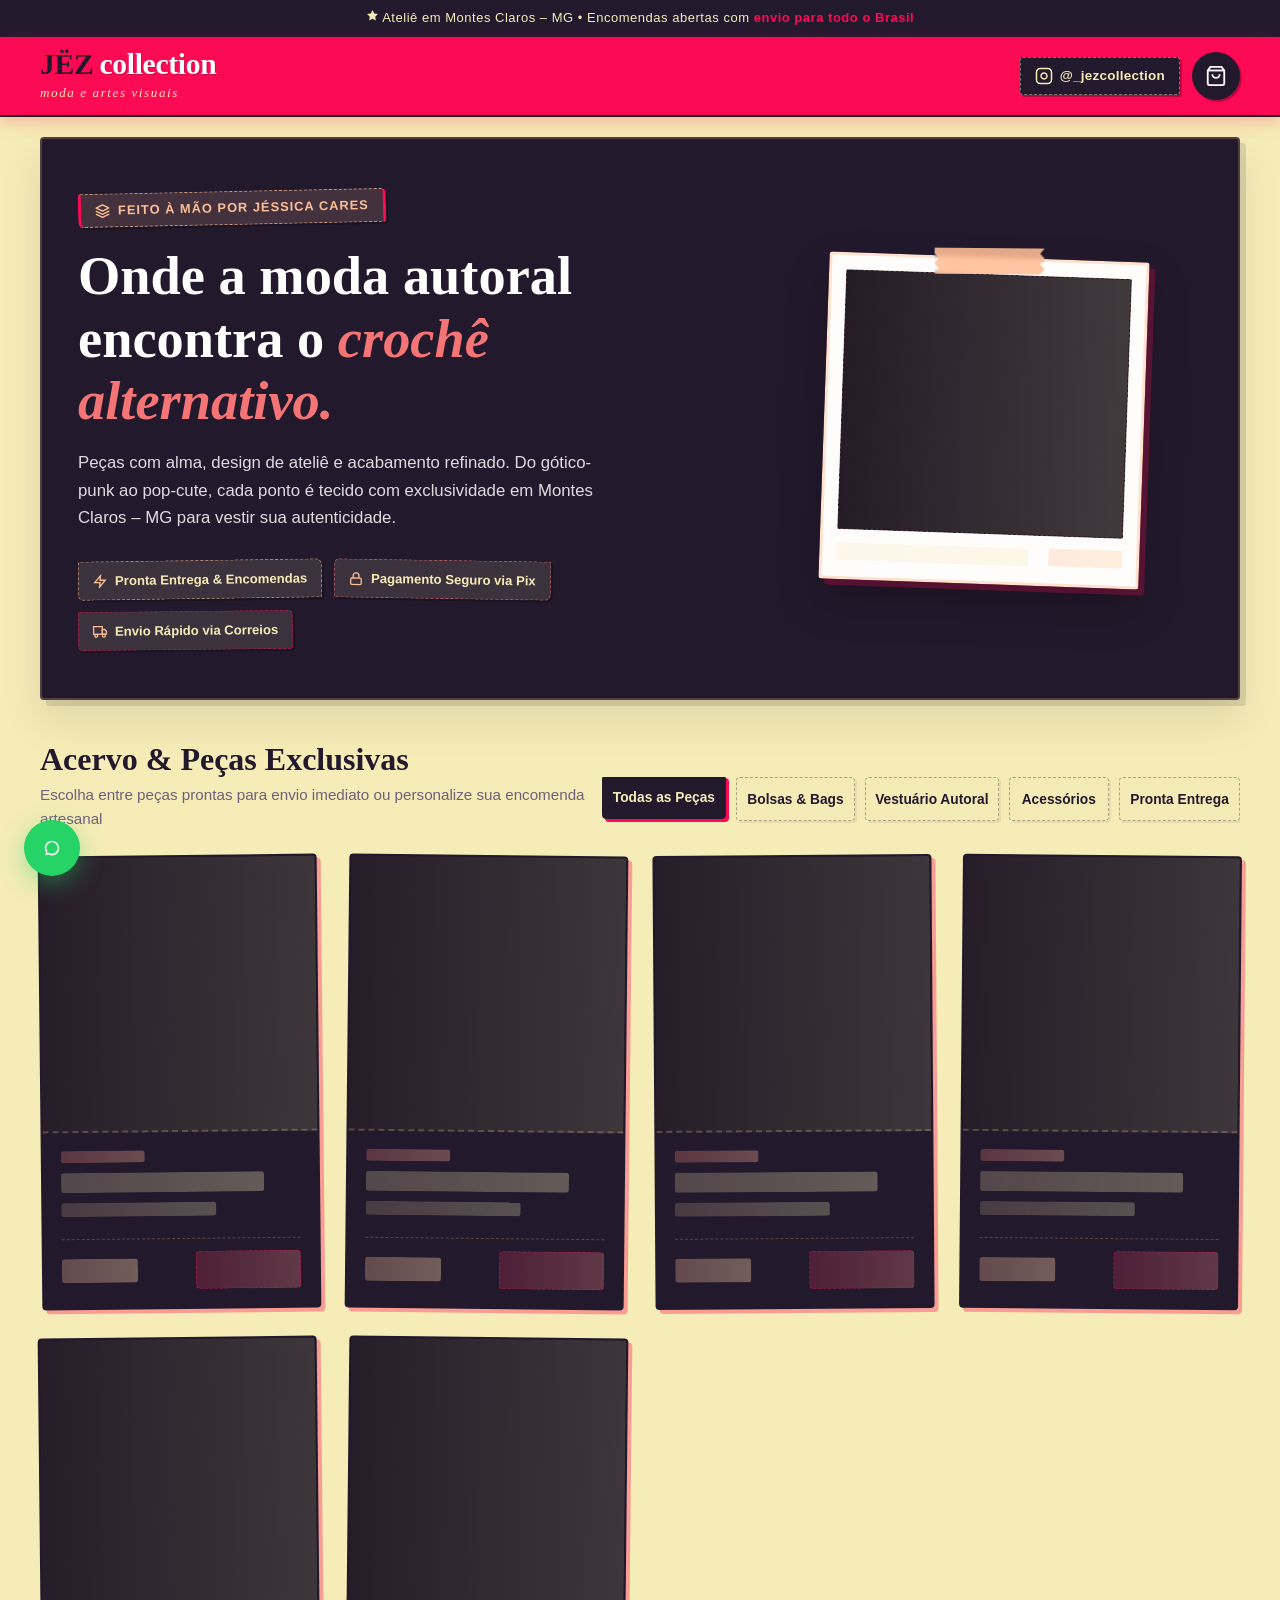
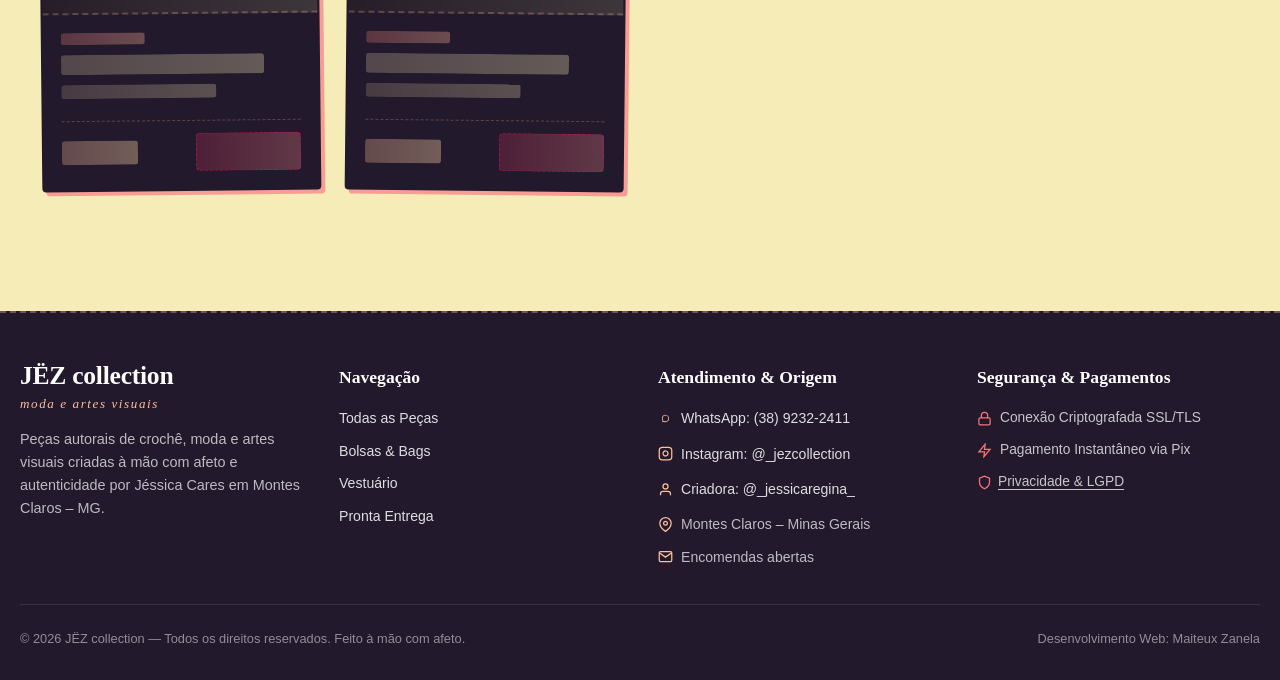
==== commit 52d82863: "feat(runtime): feat(catalog): corrigir race condition do Firebase, unificar pecas reais no… Card: ta" ====
--- a/site/index.html
+++ b/site/index.html
@@ -668,9 +668,11 @@
   </div>
 
   <!-- Scripts de Sincronização em Nuvem (Firebase) e Lógica da Loja -->
+  <!-- Ordem garantida: modulos do Firebase (deferred) executam antes do app.js (defer),
+       eliminando a race condition onde window.jezFirebase ainda era undefined. -->
   <script type="module" src="firebase-service.js"></script>
   <script type="module" src="js/services/media-performance.js"></script>
-  <script src="app.js"></script>
+  <script src="app.js" defer></script>
 </body>
 
 </html>
--- a/site/styles.css
+++ b/site/styles.css
@@ -1726,6 +1726,7 @@
 .modal-thumb {
   width: 42px;
   height: 42px;
+  aspect-ratio: 1 / 1;
   border-radius: 4px;
   overflow: hidden;
   border: 2px solid transparent;
@@ -1734,8 +1735,11 @@
   transition: all 0.2s ease;
   flex-shrink: 0;
   padding: 0;
-  background: #1a1222;
+  background-color: var(--color-dark, #1a1222);
   box-sizing: border-box;
+  /* Etiqueta têxtil costurada (woven label): pesponto interno tracejado, nunca pill */
+  outline: 1px dashed rgba(254, 191, 151, 0.35);
+  outline-offset: -4px;
 }
 
 .modal-thumb img {
@@ -1755,11 +1759,25 @@
   border-color: var(--color-accent);
   box-shadow: 0 0 10px rgba(254, 191, 151, 0.6);
   transform: scale(1.08);
+  outline-color: var(--color-accent);
+}
+
+/* Acessibilidade: anel de foco visivel preservado sobre o pesponto têxtil */
+.modal-thumb:focus-visible {
+  outline: 2px solid var(--color-primary);
+  outline-offset: 1px;
 }
 
 /* Miniatura com Indicador de Vídeo na Galeria (JEZ-032) */
 .modal-thumb.is-video {
   position: relative;
+  aspect-ratio: 1 / 1;
+}
+
+/* Ativo: o pesponto da etiqueta acompanha o estado selecionado */
+.modal-thumb.is-video.active {
+  border-color: var(--color-accent);
+  outline-color: var(--color-accent);
 }
 
 .modal-thumb.is-video::after {
